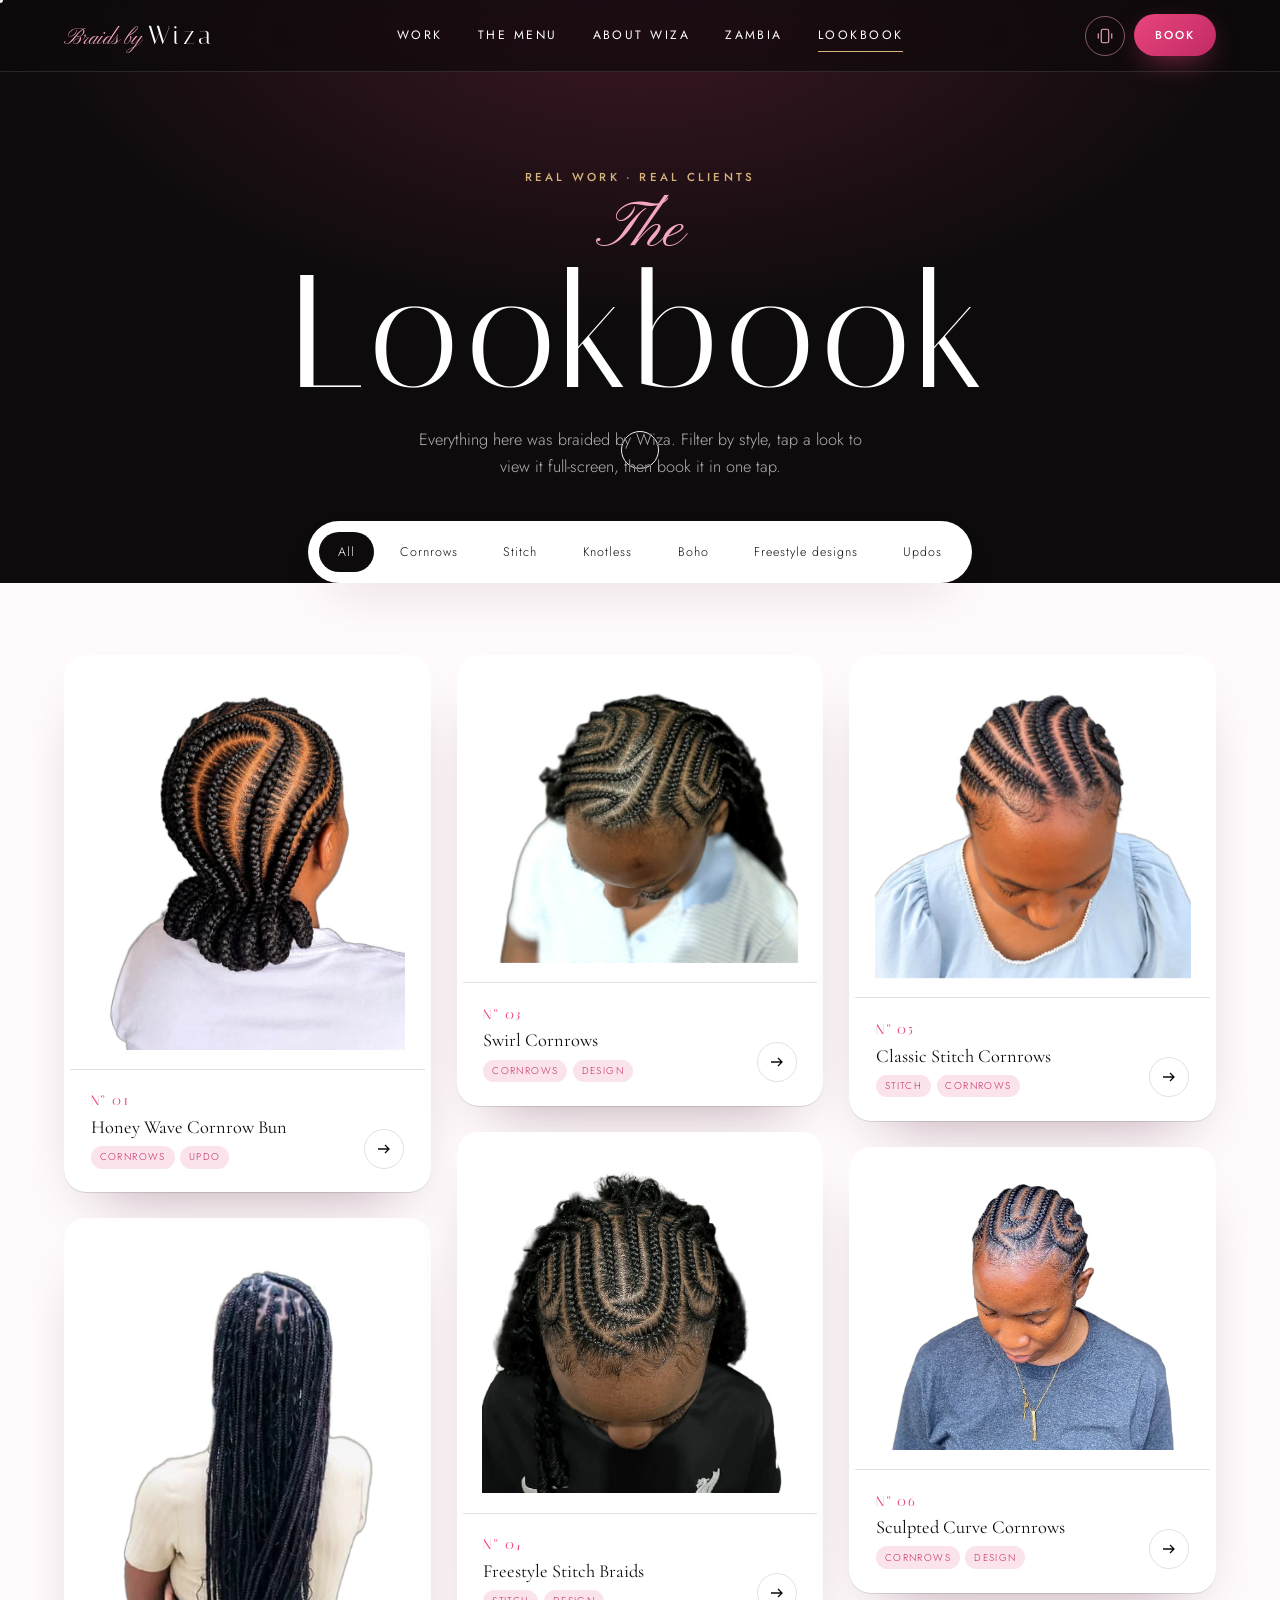
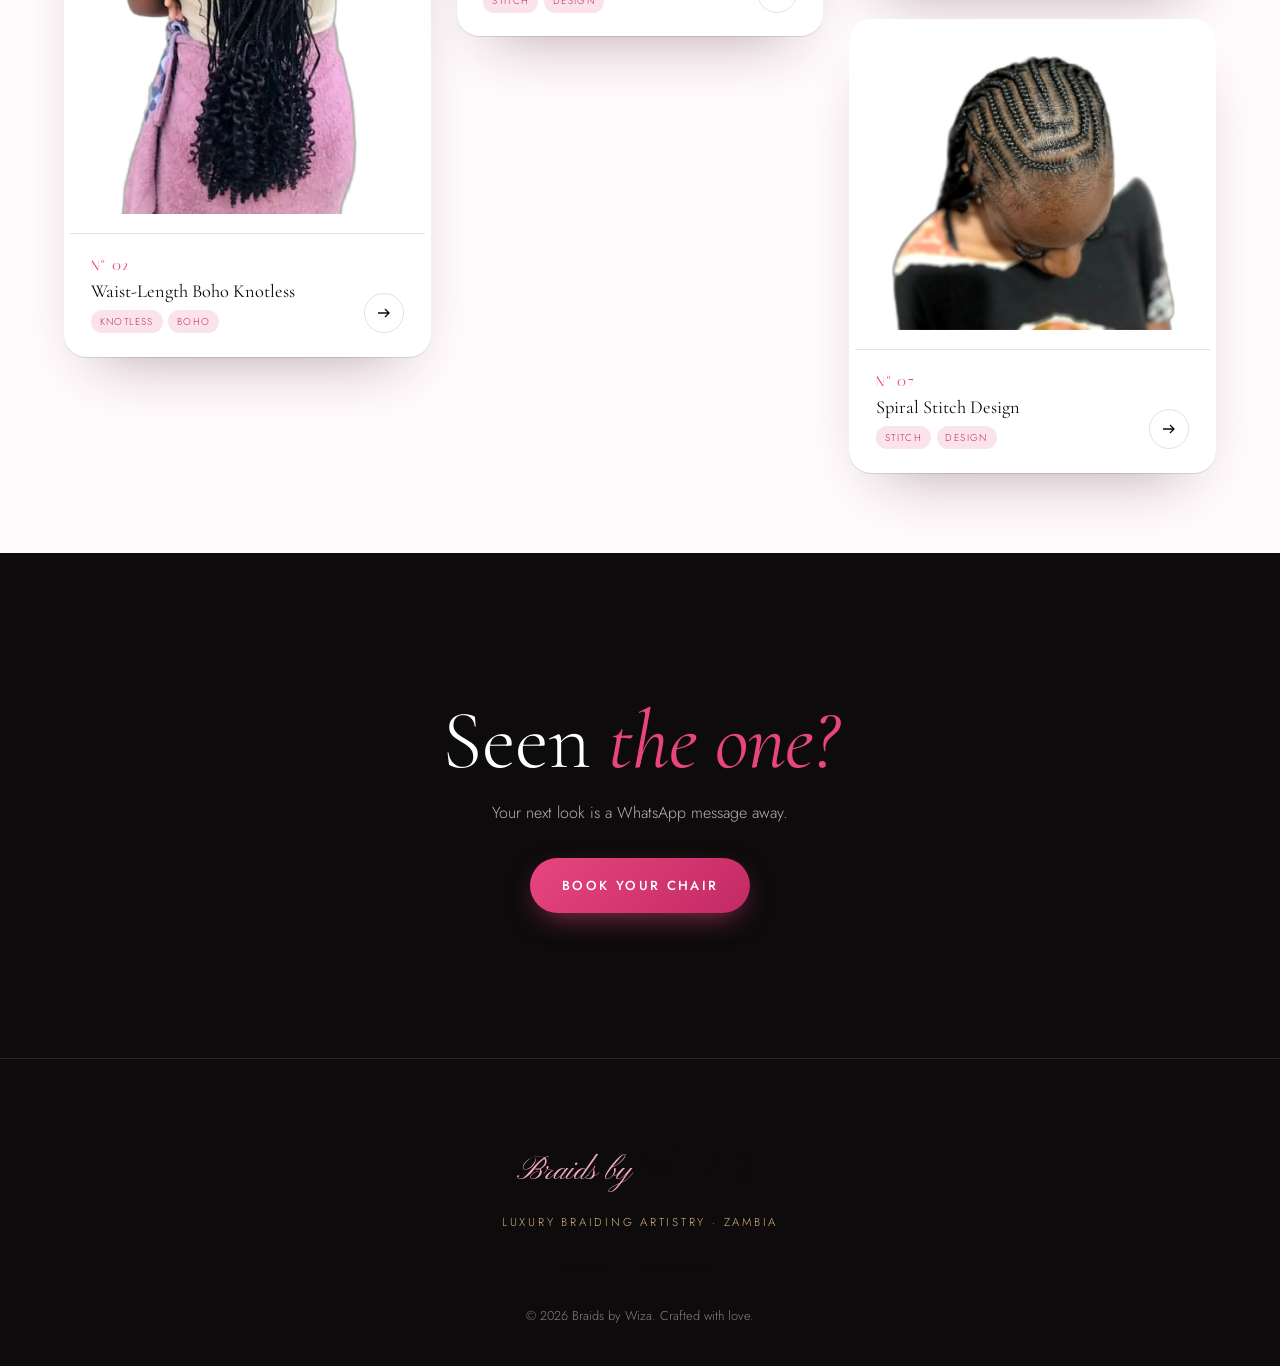
==== work.html @ 2eaa5b04 "Build Braids by Wiza website Static luxury site in pink, black and white with feminine typography: i" ====
<!doctype html>
<html lang="en">
<head>
  <meta charset="utf-8">
  <meta name="viewport" content="width=device-width, initial-scale=1, viewport-fit=cover">
  <title>The Lookbook — Braids by Wiza</title>
  <meta name="description" content="The Lookbook: real braiding work by Wiza. Cornrows, stitch braids, boho knotless and freestyle designs in Zambia.">
  <meta name="theme-color" content="#0d0b0c">
  <link rel="icon" href="assets/favicon.svg" type="image/svg+xml">
  <link rel="preconnect" href="https://fonts.googleapis.com">
  <link rel="preconnect" href="https://fonts.gstatic.com" crossorigin>
  <link href="https://fonts.googleapis.com/css2?family=Cormorant+Garamond:ital,wght@0,300;0,400;0,500;1,300;1,400;1,500&family=Italiana&family=Jost:wght@300;400;500&family=Pinyon+Script&display=swap" rel="stylesheet">
  <link rel="stylesheet" href="css/style.css">
</head>
<body class="is-loading page-lookbook">

  <div class="loader" aria-hidden="true">
    <div class="loader__inner">
      <span class="loader__script">The</span>
      <span class="loader__name">Lookbook</span>
      <span class="loader__bar"><i></i></span>
    </div>
  </div>

  <div class="cursor" aria-hidden="true"><span class="cursor__dot"></span><span class="cursor__ring"></span></div>
  <canvas class="sparkle-layer" aria-hidden="true"></canvas>

  <header class="nav is-solid" data-nav>
    <a class="nav__logo" href="index.html" data-haptic>
      <span class="script">Braids by</span> <span class="display">Wiza</span>
    </a>
    <nav class="nav__links" aria-label="Main">
      <a href="index.html#work" data-haptic>Work</a>
      <a href="index.html#menu" data-haptic>The Menu</a>
      <a href="index.html#about" data-haptic>About Wiza</a>
      <a href="index.html#map" data-haptic>Zambia</a>
      <a href="work.html" aria-current="page" data-haptic>Lookbook</a>
    </nav>
    <div class="nav__actions">
      <button class="haptic-toggle" type="button" aria-pressed="true" title="Toggle haptics" data-haptic-toggle>
        <svg viewBox="0 0 24 24" aria-hidden="true"><rect x="7" y="3" width="10" height="18" rx="2.5"/><path d="M3 9v6M21 9v6"/></svg>
        <span class="sr-only">Haptic feedback</span>
      </button>
      <a class="btn btn--pink btn--sm magnetic" href="index.html#book" data-haptic="medium">Book</a>
      <button class="burger" type="button" aria-label="Open menu" aria-expanded="false" data-burger><span></span><span></span></button>
    </div>
  </header>

  <div class="drawer" data-drawer>
    <nav aria-label="Mobile">
      <a href="index.html" data-haptic>Home</a>
      <a href="index.html#menu" data-haptic>The Menu</a>
      <a href="index.html#about" data-haptic>About Wiza</a>
      <a href="index.html#map" data-haptic>Across Zambia</a>
      <a href="index.html#book" data-haptic="medium" class="drawer__cta">Book your chair</a>
    </nav>
    <p class="drawer__foot script">crafted by hand, worn like silk</p>
  </div>

  <main>
    <section class="lookbook-hero">
      <p class="eyebrow reveal">Real work &middot; Real clients</p>
      <h1 class="reveal"><span class="script">The</span> Lookbook</h1>
      <p class="section__sub reveal">Everything here was braided by Wiza. Filter by style, tap a look to view it full-screen, then book it in one tap.</p>
      <div class="chips reveal" role="tablist" aria-label="Filter looks" data-filters></div>
    </section>

    <section class="lookbook">
      <div class="lookbook__grid" data-grid></div>
    </section>

    <section class="section cta-band">
      <h2 class="reveal">Seen <em>the one?</em></h2>
      <p class="reveal">Your next look is a WhatsApp message away.</p>
      <a class="btn btn--pink magnetic reveal" href="index.html#book" data-haptic="medium">Book your chair</a>
    </section>
  </main>

  <footer class="footer">
    <div class="footer__brand"><span class="script">Braids by</span> <span class="display">Wiza</span></div>
    <p class="footer__tag">Luxury braiding artistry &middot; Zambia</p>
    <div class="footer__links" data-socials></div>
    <p class="footer__small">&copy; <span data-year></span> Braids by Wiza. Crafted with love.</p>
  </footer>

  <div class="lightbox" data-lightbox hidden>
    <button class="lightbox__close" type="button" aria-label="Close" data-lb-close data-haptic>&times;</button>
    <button class="lightbox__nav lightbox__nav--prev" type="button" aria-label="Previous" data-lb-prev>‹</button>
    <figure class="lightbox__figure">
      <img alt="" data-lb-img>
      <figcaption><h3 data-lb-title></h3><p data-lb-note></p><a class="btn btn--pink btn--sm" href="index.html#book" data-lb-book data-haptic="medium">Book this look</a></figcaption>
    </figure>
    <button class="lightbox__nav lightbox__nav--next" type="button" aria-label="Next" data-lb-next>›</button>
  </div>

  <script src="js/data.js"></script>
  <script src="js/main.js"></script>
</body>
</html>
---- css/style.css ----
/* ==========================================================================
   Braids by Wiza — styles
   Palette: ink black, porcelain white, blush & hot pink, with champagne gold
   and a deep plum for depth.
   ========================================================================== */

:root {
  --ink: #0d0b0c;
  --ink-2: #171214;
  --ink-3: #241b1f;
  --white: #ffffff;
  --porcelain: #fffafc;
  --blush: #fbe3ec;
  --rose: #f4a7c3;
  --pink: #e8457f;
  --pink-deep: #c22a63;
  --plum: #4a1830;
  --gold: #d7b47c;
  --gold-soft: #f0dcb5;
  --muted: #8d7f85;
  --line: rgba(255, 255, 255, .12);
  --line-dark: rgba(13, 11, 12, .12);

  --f-display: "Italiana", "Cormorant Garamond", serif;
  --f-serif: "Cormorant Garamond", Georgia, serif;
  --f-script: "Pinyon Script", "Cormorant Garamond", cursive;
  --f-body: "Jost", system-ui, sans-serif;

  --ease: cubic-bezier(.22, 1, .36, 1);
  --ease-back: cubic-bezier(.34, 1.56, .64, 1);
  --r: 22px;
  --gutter: clamp(16px, 5vw, 72px);
  --nav-h: 72px;
}

*, *::before, *::after { box-sizing: border-box; }
html { scroll-behavior: smooth; -webkit-text-size-adjust: 100%; scroll-padding-top: var(--nav-h); }
body {
  margin: 0;
  background: var(--ink);
  color: var(--porcelain);
  font-family: var(--f-body);
  font-weight: 300;
  font-size: 16px;
  line-height: 1.65;
  -webkit-font-smoothing: antialiased;
  overflow-x: hidden;
  -webkit-tap-highlight-color: transparent;
}
main { overflow-x: clip; }
img { max-width: 100%; height: auto; display: block; }
[hidden] { display: none !important; }
a { color: inherit; text-decoration: none; }
button { font: inherit; color: inherit; background: none; border: 0; cursor: pointer; }
::selection { background: var(--pink); color: var(--white); }
.sr-only { position: absolute; width: 1px; height: 1px; overflow: hidden; clip: rect(0 0 0 0); white-space: nowrap; }
:focus-visible { outline: 2px solid var(--gold); outline-offset: 3px; border-radius: 6px; }

.script { font-family: var(--f-script); font-weight: 400; letter-spacing: 0; }
.display { font-family: var(--f-display); letter-spacing: .04em; }
em { font-family: var(--f-serif); font-style: italic; font-weight: 400; color: var(--pink); }

h1, h2, h3 { font-family: var(--f-serif); font-weight: 300; line-height: 1.05; margin: 0; }
h2 { font-size: clamp(2.6rem, 7vw, 5.2rem); letter-spacing: -.01em; }
h3 { font-size: 1.6rem; font-weight: 400; }

.eyebrow {
  font-family: var(--f-body);
  text-transform: uppercase;
  letter-spacing: .28em;
  font-size: .72rem;
  font-weight: 500;
  color: var(--gold);
  margin: 0 0 1rem;
}

/* ---------- Buttons ---------- */
.btn {
  --bg: transparent;
  position: relative;
  display: inline-flex; align-items: center; justify-content: center; gap: .6rem;
  padding: 1.05rem 2rem;
  border-radius: 999px;
  font-family: var(--f-body); font-weight: 500;
  font-size: .82rem; letter-spacing: .18em; text-transform: uppercase;
  background: var(--bg);
  overflow: hidden; isolation: isolate;
  transition: transform .5s var(--ease), box-shadow .5s var(--ease), background .3s;
  will-change: transform;
}
.btn::after {
  content: ""; position: absolute; inset: 0; z-index: -1;
  background: linear-gradient(110deg, transparent 30%, rgba(255,255,255,.45) 50%, transparent 70%);
  transform: translateX(-120%);
  transition: transform .9s var(--ease);
}
.btn:hover::after { transform: translateX(120%); }
.btn:active { transform: scale(.96); }
.btn--pink { --bg: linear-gradient(135deg, var(--pink) 0%, var(--pink-deep) 100%); color: var(--white); box-shadow: 0 10px 30px -10px rgba(232, 69, 127, .7); }
.btn--pink:hover { box-shadow: 0 18px 44px -12px rgba(232, 69, 127, .85); }
.btn--ghost { border: 1px solid rgba(255,255,255,.35); color: var(--white); backdrop-filter: blur(6px); }
.btn--ghost:hover { border-color: var(--gold); color: var(--gold-soft); }
.btn--dark { --bg: var(--ink); color: var(--white); }
.btn--sm { padding: .72rem 1.3rem; font-size: .72rem; }
.btn--block { width: 100%; }
.btn .wa { width: 20px; height: 20px; fill: currentColor; }

.link-arrow { font-size: .8rem; text-transform: uppercase; letter-spacing: .2em; font-weight: 500; display: inline-flex; gap: .6rem; align-items: center; }
.link-arrow span { transition: transform .4s var(--ease); }
.link-arrow:hover span { transform: translateX(6px); }

.chip {
  padding: .55rem 1.1rem; border-radius: 999px;
  border: 1px solid currentColor; font-size: .78rem; letter-spacing: .08em;
  transition: background .3s, color .3s, transform .3s var(--ease-back);
}
.chip:active { transform: scale(.94); }

/* ---------- Loader ---------- */
.loader {
  position: fixed; inset: 0; z-index: 1000;
  display: grid; place-items: center;
  background: var(--ink);
  transition: clip-path 1.1s var(--ease) .1s, visibility 0s 1.3s;
  clip-path: inset(0 0 0 0);
}
body:not(.is-loading) .loader { clip-path: inset(0 0 100% 0); visibility: hidden; }
.loader__inner { text-align: center; display: grid; gap: .2rem; }
.loader__script { font-family: var(--f-script); font-size: 2rem; color: var(--rose); }
.loader__name { font-family: var(--f-display); font-size: clamp(3.5rem, 14vw, 7rem); letter-spacing: .12em; line-height: 1; }
.loader__bar { display: block; height: 1px; background: var(--line); margin-top: 1.2rem; overflow: hidden; }
.loader__bar i { display: block; height: 100%; background: linear-gradient(90deg, var(--pink), var(--gold)); animation: load 1.2s var(--ease) forwards; transform-origin: left; }
@keyframes load { from { transform: scaleX(0); } to { transform: scaleX(1); } }

/* ---------- Custom cursor (fine pointers only) ---------- */
.cursor { display: none; }
@media (hover: hover) and (pointer: fine) {
  body { cursor: none; }
  a, button, select, input, textarea, summary, label { cursor: none; }
  .cursor { display: block; position: fixed; inset: 0 auto auto 0; z-index: 999; pointer-events: none; mix-blend-mode: difference; }
  .cursor__dot, .cursor__ring { position: fixed; left: 0; top: 0; border-radius: 50%; transform: translate3d(-50%, -50%, 0); }
  .cursor__dot { width: 6px; height: 6px; background: var(--white); }
  .cursor__ring { width: 38px; height: 38px; border: 1px solid var(--white); transition: width .35s var(--ease), height .35s var(--ease), background .35s; }
  .cursor.is-hover .cursor__ring { width: 70px; height: 70px; background: rgba(255,255,255,.12); }
  .cursor.is-down .cursor__ring { width: 26px; height: 26px; }
}
.sparkle-layer { position: fixed; inset: 0; width: 100%; height: 100%; pointer-events: none; z-index: 998; }

/* ---------- Nav ---------- */
.nav {
  position: fixed; inset: 0 0 auto 0; z-index: 100;
  height: var(--nav-h);
  padding: 0 var(--gutter);
  padding-top: env(safe-area-inset-top);
  display: flex; align-items: center; justify-content: space-between; gap: 1rem;
  transition: background .5s, backdrop-filter .5s, transform .5s var(--ease), border-color .5s;
  border-bottom: 1px solid transparent;
}
.nav.is-solid { background: rgba(13, 11, 12, .72); backdrop-filter: blur(16px) saturate(140%); -webkit-backdrop-filter: blur(16px) saturate(140%); border-color: var(--line); }
.nav.is-hidden { transform: translateY(-100%); }
.nav__logo { display: flex; align-items: baseline; gap: .35rem; white-space: nowrap; }
.nav__logo .script { font-size: 1.35rem; color: var(--rose); }
.nav__logo .display { font-size: 1.6rem; letter-spacing: .14em; }
.nav__links { display: none; gap: 2.2rem; font-size: .76rem; letter-spacing: .2em; text-transform: uppercase; font-weight: 400; }
.nav__links a { position: relative; padding: .4rem 0; }
.nav__links a::after { content: ""; position: absolute; left: 0; right: 0; bottom: 0; height: 1px; background: var(--gold); transform: scaleX(0); transform-origin: right; transition: transform .5s var(--ease); }
.nav__links a:hover::after, .nav__links a[aria-current]::after { transform: scaleX(1); transform-origin: left; }
.nav__actions { display: flex; align-items: center; gap: .6rem; }
.haptic-toggle { width: 40px; height: 40px; border-radius: 50%; display: grid; place-items: center; border: 1px solid var(--line); transition: border-color .3s, color .3s; }
.haptic-toggle svg { width: 18px; height: 18px; fill: none; stroke: currentColor; stroke-width: 1.5; stroke-linecap: round; }
.haptic-toggle[aria-pressed="true"] { color: var(--rose); border-color: rgba(244,167,195,.5); }
.haptic-toggle[aria-pressed="true"] svg path { animation: buzz 1.6s ease-in-out infinite; }
.haptic-toggle[aria-pressed="false"] { opacity: .55; }
@keyframes buzz { 0%, 70%, 100% { transform: translateX(0); } 75% { transform: translateX(-1px); } 85% { transform: translateX(1px); } }
.burger { width: 44px; height: 44px; display: grid; place-content: center; gap: 7px; }
.burger span { width: 24px; height: 1.5px; background: currentColor; transition: transform .5s var(--ease); }
.burger[aria-expanded="true"] span:first-child { transform: translateY(4.25px) rotate(45deg); }
.burger[aria-expanded="true"] span:last-child { transform: translateY(-4.25px) rotate(-45deg); }
@media (min-width: 980px) { .nav__links { display: flex; } .burger { display: none; } }

.drawer {
  position: fixed; inset: 0; z-index: 90;
  background: radial-gradient(120% 80% at 80% 0%, var(--plum) 0%, var(--ink) 60%);
  padding: calc(var(--nav-h) + 2rem) var(--gutter) 2rem;
  display: flex; flex-direction: column; justify-content: space-between;
  clip-path: circle(0% at calc(100% - 40px) 36px);
  transition: clip-path .8s var(--ease);
  visibility: hidden;
}
.drawer.is-open { clip-path: circle(150% at calc(100% - 40px) 36px); visibility: visible; }
.drawer nav { display: grid; gap: .3rem; }
.drawer nav a { font-family: var(--f-serif); font-size: clamp(2.1rem, 9vw, 3rem); font-weight: 300; line-height: 1.25; opacity: 0; transform: translateY(24px); transition: opacity .6s var(--ease), transform .6s var(--ease), color .3s; }
.drawer.is-open nav a { opacity: 1; transform: none; }
.drawer.is-open nav a:nth-child(2) { transition-delay: .05s; } .drawer.is-open nav a:nth-child(3) { transition-delay: .1s; }
.drawer.is-open nav a:nth-child(4) { transition-delay: .15s; } .drawer.is-open nav a:nth-child(5) { transition-delay: .2s; }
.drawer.is-open nav a:nth-child(6) { transition-delay: .25s; } .drawer.is-open nav a:nth-child(7) { transition-delay: .3s; }
.drawer nav a:active { color: var(--rose); }
.drawer__cta { color: var(--pink); font-style: italic; }
.drawer__foot { font-size: 1.6rem; color: var(--gold); margin: 0; }

/* ---------- Reveal on scroll ---------- */
.reveal { opacity: 0; transform: translateY(28px); transition: opacity 1s var(--ease), transform 1s var(--ease); }
.reveal.is-in { opacity: 1; transform: none; }

/* ---------- Hero ---------- */
.hero {
  position: relative; min-height: 100svh;
  display: grid; align-items: center;
  padding: calc(var(--nav-h) + 2rem) var(--gutter) 5rem;
  overflow: hidden;
  background:
    radial-gradient(60% 50% at 85% 20%, rgba(232, 69, 127, .22), transparent 70%),
    radial-gradient(50% 50% at 10% 90%, rgba(74, 24, 48, .7), transparent 70%),
    var(--ink);
  touch-action: pan-y;
}
.hero__field { position: absolute; inset: 0; width: 100%; height: 100%; }
.hero__grain { position: absolute; inset: 0; pointer-events: none; opacity: .09; mix-blend-mode: overlay;
  background-image: url("data:image/svg+xml,%3Csvg xmlns='http://www.w3.org/2000/svg' width='160' height='160'%3E%3Cfilter id='n'%3E%3CfeTurbulence type='fractalNoise' baseFrequency='.9' numOctaves='2' stitchTiles='stitch'/%3E%3C/filter%3E%3Crect width='100%25' height='100%25' filter='url(%23n)'/%3E%3C/svg%3E"); }
.hero__content { position: relative; z-index: 2; max-width: 640px; pointer-events: none; }
.hero__content a, .hero__content button { pointer-events: auto; }
.hero__title { display: grid; margin: .4rem 0 1.4rem; }
.hero__title .script { font-size: clamp(2.4rem, 8vw, 4.4rem); color: var(--rose); line-height: 1; margin-left: .2em; }
.hero__name { font-family: var(--f-display); font-size: clamp(6rem, 30vw, 15rem); line-height: .82; letter-spacing: .06em;
  background: linear-gradient(100deg, var(--white) 20%, var(--gold-soft) 45%, var(--rose) 60%, var(--white) 80%);
  background-size: 250% 100%; -webkit-background-clip: text; background-clip: text; color: transparent;
  animation: sheen 8s ease-in-out infinite; }
.hero__name .ch { display: inline-block; opacity: 0; transform: translateY(60%) rotate(8deg); transition: opacity 1.2s var(--ease), transform 1.2s var(--ease); background: inherit; -webkit-background-clip: text; background-clip: text; }
.hero__name.is-in .ch { opacity: 1; transform: none; }
@keyframes sheen { 0%, 100% { background-position: 0% 0; } 50% { background-position: 100% 0; } }
.hero__lede { font-family: var(--f-serif); font-size: clamp(1.2rem, 3.6vw, 1.5rem); font-weight: 300; line-height: 1.5; max-width: 30ch; color: rgba(255,250,252,.85); margin: 0 0 2rem; }
.hero__ctas { display: flex; flex-wrap: wrap; gap: .8rem; }
.hero__hint { margin-top: 2.2rem; font-size: .72rem; letter-spacing: .22em; text-transform: uppercase; color: var(--muted); display: flex; align-items: center; gap: .7rem; }
.hint-dot { width: 8px; height: 8px; border-radius: 50%; background: var(--pink); box-shadow: 0 0 0 0 rgba(232,69,127,.6); animation: ping 2s infinite; }
@keyframes ping { 70% { box-shadow: 0 0 0 12px rgba(232,69,127,0); } 100% { box-shadow: 0 0 0 0 rgba(232,69,127,0); } }
.hint-mouse { display: none; }
@media (hover: hover) and (pointer: fine) { .hint-mouse { display: inline; } .hint-touch { display: none; } }

.hero__feature {
  position: absolute; z-index: 1; margin: 0;
  right: max(-14vw, -90px); bottom: 3rem; width: min(64vw, 300px);
  opacity: .9; pointer-events: none;
  transform-style: preserve-3d;
}
.hero__feature img { position: relative; border-radius: 200px 200px 24px 24px; background: var(--white); box-shadow: 0 40px 80px -30px rgba(232,69,127,.45); aspect-ratio: 3/4; object-fit: cover; }
.hero__halo { position: absolute; inset: -14px; border-radius: 220px 220px 34px 34px; border: 1px solid rgba(215,180,124,.6); transform: translateZ(-30px); }
.hero__feature figcaption { position: absolute; left: -1.5rem; bottom: 1.6rem; background: var(--ink); color: var(--white); padding: .6rem 1.1rem; border-radius: 999px; font-size: .72rem; letter-spacing: .2em; text-transform: uppercase; transform: translateZ(40px); border: 1px solid var(--line); }
.hero__feature figcaption .script { text-transform: none; letter-spacing: 0; font-size: 1.1rem; color: var(--rose); margin-right: .2rem; }
@media (max-width: 720px) {
  .hero { align-items: start; padding-top: calc(var(--nav-h) + 1.5rem); }
  .hero__feature { width: 46vw; right: -6vw; bottom: 7rem; opacity: .55; }
}
@media (min-width: 900px) {
  .hero__feature { right: calc(var(--gutter) + 2vw); bottom: auto; top: 50%; translate: 0 -46%; width: min(30vw, 420px); opacity: 1; pointer-events: auto; }
}
.hero__scroll { position: absolute; left: 50%; bottom: 1.6rem; translate: -50% 0; width: 26px; height: 42px; border: 1px solid rgba(255,255,255,.35); border-radius: 20px; z-index: 2; }
.hero__scroll span { position: absolute; left: 50%; top: 8px; width: 3px; height: 8px; border-radius: 3px; background: var(--rose); translate: -50% 0; animation: scrolly 2s var(--ease) infinite; }
@keyframes scrolly { 0% { opacity: 0; transform: translateY(0); } 30% { opacity: 1; } 100% { opacity: 0; transform: translateY(14px); } }

/* ---------- Marquee ---------- */
.marquee { background: var(--pink); color: var(--white); overflow: hidden; padding: 1rem 0; transform: rotate(-1.5deg); margin: -1.2rem -2vw 0; position: relative; z-index: 3; box-shadow: 0 20px 40px -20px rgba(0,0,0,.6); }
.marquee__track { display: flex; gap: 2rem; width: max-content; animation: marq 32s linear infinite; font-family: var(--f-serif); font-style: italic; font-size: clamp(1.4rem, 4vw, 2.2rem); white-space: nowrap; align-items: center; }
.marquee__track i { font-style: normal; color: var(--ink); font-size: .9em; }
@keyframes marq { to { transform: translateX(-50%); } }

/* ---------- Sections ---------- */
.section { position: relative; padding: clamp(5rem, 12vw, 9rem) var(--gutter); }
.section__head { max-width: 760px; margin-bottom: clamp(2.5rem, 6vw, 4rem); }
.section__sub { color: var(--muted); max-width: 52ch; margin: 1.2rem 0 0; font-size: 1.02rem; }

/* ---------- Work rail (white) ---------- */
.work { background: var(--porcelain); color: var(--ink); padding-left: 0; padding-right: 0; }
.work .section__head, .work__foot { padding: 0 var(--gutter); }
.work .section__sub { color: #6f6368; }
.work__rail {
  display: flex; gap: clamp(14px, 3vw, 28px);
  overflow-x: auto; scroll-snap-type: x mandatory; scroll-padding: 0 var(--gutter);
  padding: 1.5rem var(--gutter) 2.5rem;
  scrollbar-width: none; -webkit-overflow-scrolling: touch;
  perspective: 1200px;
}
.work__rail::-webkit-scrollbar { display: none; }
.look-card {
  flex: 0 0 auto; width: min(76vw, 340px);
  scroll-snap-align: start;
  position: relative; border-radius: var(--r);
  background: var(--white);
  box-shadow: 0 1px 0 var(--line-dark), 0 30px 60px -35px rgba(74,24,48,.45);
  transform-style: preserve-3d;
  transition: transform .6s var(--ease), box-shadow .6s var(--ease);
  overflow: hidden;
  text-align: left;
}
.look-card__media { aspect-ratio: 4/5; display: grid; place-items: center; padding: 1.2rem; background: var(--white); position: relative; overflow: hidden; }
.look-card__media img { width: 100%; height: 100%; object-fit: contain; transition: transform 1s var(--ease); transform: translateZ(30px); }
.look-card__shine { position: absolute; inset: 0; pointer-events: none; background: radial-gradient(circle at var(--mx, 50%) var(--my, 30%), rgba(244,167,195,.35), transparent 45%); opacity: 0; transition: opacity .4s; mix-blend-mode: multiply; }
.look-card:hover .look-card__shine, .look-card.is-tilting .look-card__shine { opacity: 1; }
.look-card:hover img { transform: scale(1.04) translateZ(30px); }
.look-card__body { padding: 1.1rem 1.3rem 1.4rem; border-top: 1px solid var(--line-dark); display: flex; justify-content: space-between; align-items: end; gap: 1rem; }
.look-card__num { font-family: var(--f-display); font-size: .9rem; color: var(--pink); letter-spacing: .1em; }
.look-card__title { font-family: var(--f-serif); font-size: 1.35rem; font-weight: 400; line-height: 1.15; margin: .2rem 0 0; }
.look-card__go { flex: none; width: 40px; height: 40px; border-radius: 50%; border: 1px solid var(--line-dark); display: grid; place-items: center; transition: background .3s, color .3s, transform .5s var(--ease); }
.look-card:hover .look-card__go { background: var(--ink); color: var(--white); transform: rotate(-45deg); }
.work__foot { display: flex; align-items: center; justify-content: space-between; gap: 2rem; }
.rail-progress { flex: 1; max-width: 260px; height: 2px; background: var(--line-dark); border-radius: 2px; overflow: hidden; }
.rail-progress i { display: block; height: 100%; width: 100%; background: linear-gradient(90deg, var(--pink), var(--gold)); transform-origin: left; transform: scaleX(.1); transition: transform .2s; }

/* ---------- Menu ---------- */
.menu { background: radial-gradient(80% 60% at 100% 0%, rgba(74,24,48,.65), transparent 70%), var(--ink); }
.menu__tabs { display: flex; gap: .5rem; overflow-x: auto; scrollbar-width: none; margin: 0 calc(var(--gutter) * -1) 2rem; padding: 0 var(--gutter) .4rem; }
.menu__tabs::-webkit-scrollbar { display: none; }
.menu__tab { flex: none; padding: .8rem 1.3rem; border-radius: 999px; border: 1px solid var(--line); font-size: .78rem; letter-spacing: .14em; text-transform: uppercase; transition: background .4s var(--ease), color .4s, border-color .4s; }
.menu__tab[aria-selected="true"] { background: var(--blush); color: var(--ink); border-color: var(--blush); }
.menu__panel { display: grid; gap: 1px; background: var(--line); border: 1px solid var(--line); border-radius: var(--r); overflow: hidden; }
@media (min-width: 820px) { .menu__panel { grid-template-columns: 1fr 1fr; } }
.menu-item { background: var(--ink-2); padding: 1.6rem 1.5rem; display: grid; grid-template-columns: 1fr auto; gap: .3rem 1rem; position: relative; overflow: hidden; transition: background .5s var(--ease); animation: rise .7s var(--ease) both; }
.menu-item::before { content: ""; position: absolute; inset: 0; background: radial-gradient(circle at var(--mx, 50%) var(--my, 50%), rgba(232,69,127,.18), transparent 50%); opacity: 0; transition: opacity .4s; }
.menu-item:hover::before { opacity: 1; }
.menu-item h3 { font-size: 1.45rem; }
.menu-item__price { font-family: var(--f-serif); font-size: 1.5rem; color: var(--gold-soft); white-space: nowrap; text-align: right; }
.menu-item__price small { display: block; font-family: var(--f-body); font-size: .62rem; letter-spacing: .2em; text-transform: uppercase; color: var(--muted); }
.menu-item p { grid-column: 1 / -1; margin: 0; color: rgba(255,250,252,.7); font-size: .95rem; }
.menu-item__meta { grid-column: 1 / -1; display: flex; justify-content: space-between; align-items: center; margin-top: .7rem; font-size: .74rem; letter-spacing: .14em; text-transform: uppercase; color: var(--muted); }
.menu-item__add { color: var(--rose); font-size: .72rem; letter-spacing: .16em; text-transform: uppercase; border-bottom: 1px solid currentColor; padding-bottom: 2px; position: relative; z-index: 1; }
@keyframes rise { from { opacity: 0; transform: translateY(16px); } }

/* ---------- Finder ---------- */
.finder { background: var(--blush); color: var(--ink); }
.finder__card { max-width: 860px; margin: 0 auto; text-align: center; background: var(--white); border-radius: calc(var(--r) * 1.6); padding: clamp(2rem, 6vw, 4rem) clamp(1.2rem, 5vw, 4rem); box-shadow: 0 50px 100px -50px rgba(194,42,99,.45); position: relative; overflow: hidden; }
.finder__card::before { content: ""; position: absolute; width: 380px; height: 380px; right: -140px; top: -160px; border-radius: 50%; background: radial-gradient(circle, rgba(232,69,127,.18), transparent 70%); }
.finder .section__sub { margin-left: auto; margin-right: auto; color: #6f6368; }
.finder__stage { margin-top: 2rem; min-height: 230px; }
.finder__q { font-family: var(--f-serif); font-size: clamp(1.5rem, 4.5vw, 2rem); margin: 0 0 1.4rem; animation: rise .6s var(--ease) both; }
.finder__opts { display: grid; gap: .7rem; grid-template-columns: repeat(auto-fit, minmax(150px, 1fr)); }
.finder__opt { padding: 1.1rem 1rem; border-radius: 16px; border: 1px solid var(--line-dark); background: var(--porcelain); font-size: .95rem; transition: transform .4s var(--ease-back), border-color .3s, background .3s; animation: rise .6s var(--ease) both; }
.finder__opt:nth-child(2) { animation-delay: .06s; } .finder__opt:nth-child(3) { animation-delay: .12s; } .finder__opt:nth-child(4) { animation-delay: .18s; }
.finder__opt:hover { border-color: var(--pink); }
.finder__opt:active { transform: scale(.95); background: var(--blush); }
.finder__opt b { display: block; font-family: var(--f-serif); font-size: 1.4rem; font-weight: 400; }
.finder__dots { display: flex; justify-content: center; gap: .4rem; margin-top: 1.6rem; }
.finder__dots i { width: 22px; height: 3px; border-radius: 3px; background: var(--line-dark); transition: background .4s; }
.finder__dots i.on { background: var(--pink); }
.finder__result { display: grid; gap: 1.2rem; justify-items: center; animation: rise .8s var(--ease) both; }
.finder__result img { width: 200px; aspect-ratio: 4/5; object-fit: contain; background: var(--white); border-radius: 120px 120px 18px 18px; box-shadow: 0 30px 60px -30px rgba(194,42,99,.5); }
.finder__result h3 { font-size: 2rem; }
.finder__result p { margin: 0; color: #6f6368; max-width: 40ch; }
.finder__actions { display: flex; gap: .7rem; flex-wrap: wrap; justify-content: center; }
.finder__again { color: var(--ink); border-color: var(--line-dark); }

/* ---------- About (white) ---------- */
.about { background: var(--white); color: var(--ink); overflow: hidden; }
.about__grid { display: grid; gap: clamp(2.5rem, 6vw, 5rem); align-items: center; max-width: 1200px; margin: 0 auto; }
@media (min-width: 900px) { .about__grid { grid-template-columns: 1fr 1.05fr; } }
.about__portrait { position: relative; margin: 0; transform-style: preserve-3d; max-width: 520px; justify-self: center; width: 100%; }
.about__portrait img { position: relative; width: 100%; border-radius: 260px 260px 28px 28px; background: var(--white); aspect-ratio: 4/5; object-fit: cover; object-position: center top; box-shadow: 0 50px 90px -45px rgba(74,24,48,.55); }
.about__frame { position: absolute; inset: -16px -16px 24px 24px; border-radius: 280px 280px 34px 34px; border: 1px solid var(--gold); transform: translateZ(-40px); }
.about__frame::after { content: ""; position: absolute; width: 90px; height: 90px; right: -24px; top: 30%; border-radius: 50%; background: radial-gradient(circle at 35% 35%, var(--rose), var(--pink)); filter: blur(.3px); opacity: .9; animation: float 6s ease-in-out infinite; }
@keyframes float { 50% { transform: translateY(-14px); } }
.about__portrait figcaption { position: absolute; left: -.4rem; bottom: -1.6rem; font-size: clamp(3.4rem, 10vw, 5rem); color: var(--pink); transform: translateZ(60px) rotate(-6deg); line-height: 1; text-shadow: 0 4px 20px rgba(255,255,255,.9); }
.about__text p { color: #4a3f44; max-width: 56ch; }
.about__lead { font-family: var(--f-serif); font-size: clamp(1.35rem, 3.6vw, 1.7rem); line-height: 1.4; color: var(--ink) !important; margin-top: 1.6rem; }
.about__values { list-style: none; padding: 0; margin: 2rem 0; display: grid; gap: 1.1rem; }
.about__values li { display: flex; gap: 1rem; align-items: flex-start; padding-bottom: 1.1rem; border-bottom: 1px solid var(--line-dark); }
.about__icon { color: var(--pink); font-size: 1.1rem; line-height: 1.6; }
.about__values strong { display: block; font-family: var(--f-serif); font-size: 1.3rem; font-weight: 500; }
.about__values span { color: #6f6368; font-size: .95rem; }
.about__sign { font-size: 2.6rem; color: var(--pink); margin: 0; }

/* ---------- Map ---------- */
.map { background: radial-gradient(70% 60% at 30% 40%, rgba(232,69,127,.12), transparent 70%), var(--ink); overflow: hidden; }
.map__wrap { display: grid; gap: 2rem; align-items: center; }
@media (min-width: 980px) { .map__wrap { grid-template-columns: 1.6fr 1fr; } }
.map__stage { perspective: 1400px; touch-action: pan-y; padding: 2rem 0; user-select: none; -webkit-user-select: none; }
.map__plane { position: relative; transform-style: preserve-3d; transform: rotateX(var(--rx, 38deg)) rotateZ(var(--rz, -8deg)); will-change: transform; }
.map__svg { position: relative; width: 100%; height: auto; overflow: visible; display: block; }
.map__layer { position: absolute; inset: 0; width: 100%; height: 100%; overflow: visible; }
.map__land { fill: url(#landFill); stroke: var(--rose); stroke-width: 2.5; stroke-linejoin: round; }
.map__grid line { stroke: rgba(255,255,255,.06); stroke-width: 1.5; }
.map__route { fill: none; stroke: var(--gold); stroke-width: 4; stroke-linecap: round; stroke-dasharray: 10 12; animation: dash 1.2s linear infinite; }
.map__pins { position: absolute; inset: 0; transform-style: preserve-3d; }
.map-pin { position: absolute; width: 44px; height: 44px; margin: -22px 0 0 -22px; transform-style: preserve-3d; }
.map-pin__base { position: absolute; left: 50%; top: 50%; width: 12px; height: 12px; margin: -6px; border-radius: 50%; background: var(--white); box-shadow: 0 0 0 0 rgba(232,69,127,.7); animation: ring 2.4s var(--ease) infinite; transition: background .3s, transform .4s var(--ease-back); }
.map-pin__stand { position: absolute; left: 50%; bottom: 50%; transform-origin: 50% 100%; transform: rotateZ(calc(-1 * var(--rz))) rotateX(calc(-1 * var(--rx))); display: grid; justify-items: center; translate: -50% 0; transform-style: preserve-3d; pointer-events: none; }
.map-pin__label { white-space: nowrap; font-size: .64rem; letter-spacing: .18em; text-transform: uppercase; padding: .3rem .6rem; border-radius: 999px; background: rgba(13,11,12,.75); border: 1px solid var(--line); opacity: 0; transform: scale(.7); transition: opacity .3s, background .3s, color .3s, transform .4s var(--ease-back); }
.map-pin__stick { width: 1px; height: 0; background: linear-gradient(var(--line), var(--rose)); transition: height .4s var(--ease-back); }
.map-pin.is-studio .map-pin__base { background: var(--gold); }
.map-pin.is-studio .map-pin__label { color: var(--gold-soft); border-color: rgba(215,180,124,.5); opacity: 1; transform: none; }
.map-pin.is-studio .map-pin__stick { height: 18px; }
.map-pin.is-active .map-pin__base { background: var(--pink); transform: scale(1.5); }
.map-pin.is-active .map-pin__label { opacity: 1; background: var(--pink); color: var(--white); border-color: var(--pink); transform: scale(1.1); }
.map-pin.is-active .map-pin__stick { height: 34px; }
.map-pin:hover .map-pin__label, .map-pin:focus-visible .map-pin__label { opacity: 1; transform: none; }
.map-pin:hover .map-pin__stick { height: 18px; }
@keyframes ring { 70% { box-shadow: 0 0 0 14px rgba(232,69,127,0); } 100% { box-shadow: 0 0 0 0 rgba(232,69,127,0); } }
@keyframes pulse { 0% { transform: scale(.6); opacity: 1; } 100% { transform: scale(2.6); opacity: 0; } }
@keyframes dash { to { stroke-dashoffset: -36; } }
.map__card { background: linear-gradient(160deg, rgba(255,255,255,.07), rgba(255,255,255,.02)); border: 1px solid var(--line); border-radius: var(--r); padding: 2rem; backdrop-filter: blur(10px); }
.map__card h3 { font-family: var(--f-display); font-size: clamp(2.6rem, 8vw, 3.6rem); letter-spacing: .06em; }
.map__region { color: var(--gold); font-size: .78rem; letter-spacing: .22em; text-transform: uppercase; margin: .4rem 0 1rem; }
.map__card p:not(.eyebrow):not(.map__region) { color: rgba(255,250,252,.75); margin: 0 0 1.4rem; }

/* ---------- Aftercare ---------- */
.care { background: var(--blush); color: var(--ink); }
.care__steps { list-style: none; margin: 0; padding: 0; display: grid; gap: 1rem; grid-template-columns: repeat(auto-fit, minmax(230px, 1fr)); }
.care__steps li { background: var(--white); border-radius: var(--r); padding: 2rem 1.6rem; position: relative; overflow: hidden; transition: transform .6s var(--ease); }
.care__steps li:hover { transform: translateY(-6px); }
.care__num { font-family: var(--f-display); font-size: 3.6rem; color: var(--pink); line-height: 1; display: block; margin-bottom: 1rem; }
.care__steps h3 { margin-bottom: .5rem; }
.care__steps p { margin: 0; color: #6f6368; }

/* ---------- FAQ ---------- */
.faq { background: var(--white); color: var(--ink); }
.faq__list { max-width: 860px; border-top: 1px solid var(--line-dark); }
.faq details { border-bottom: 1px solid var(--line-dark); }
.faq summary { list-style: none; padding: 1.5rem 3rem 1.5rem 0; font-family: var(--f-serif); font-size: clamp(1.25rem, 3.5vw, 1.6rem); position: relative; }
.faq summary::-webkit-details-marker { display: none; }
.faq summary::after { content: "+"; position: absolute; right: .4rem; top: 50%; translate: 0 -50%; font-family: var(--f-body); font-weight: 300; font-size: 1.8rem; color: var(--pink); transition: transform .5s var(--ease); }
.faq details[open] summary::after { transform: rotate(45deg); }
.faq details p { margin: 0 0 1.6rem; color: #6f6368; max-width: 62ch; animation: rise .5s var(--ease) both; }

/* ---------- Booking ---------- */
.book { background: radial-gradient(70% 70% at 0% 100%, rgba(232,69,127,.2), transparent 70%), var(--ink); }
.book__grid { display: grid; gap: 3rem; max-width: 1200px; margin: 0 auto; }
@media (min-width: 900px) { .book__grid { grid-template-columns: 1fr 1.1fr; align-items: start; } }
.book__intro p { color: rgba(255,250,252,.75); max-width: 40ch; }
.book__chosen { margin-top: 2rem; display: flex; gap: 1rem; align-items: center; padding: .8rem; border: 1px solid var(--line); border-radius: 18px; max-width: 420px; }
.book__chosen img { width: 64px; height: 76px; object-fit: contain; background: var(--white); border-radius: 12px; }
.book__chosen div { flex: 1; display: grid; }
.book__chosen .eyebrow { margin: 0; }
.book__chosen strong { font-family: var(--f-serif); font-weight: 400; font-size: 1.25rem; }
.book__chosen .chip { color: var(--rose); }
.book__form { background: var(--porcelain); color: var(--ink); border-radius: calc(var(--r) * 1.4); padding: clamp(1.4rem, 5vw, 2.6rem); display: grid; gap: 1.1rem; box-shadow: 0 40px 100px -40px rgba(232,69,127,.4); }
.field { display: grid; gap: .4rem; }
.field span { font-size: .7rem; letter-spacing: .2em; text-transform: uppercase; font-weight: 500; color: #6f6368; }
.field input, .field select, .field textarea {
  font: inherit; font-size: 16px; color: var(--ink);
  background: var(--white); border: 1px solid var(--line-dark); border-radius: 14px;
  padding: .95rem 1rem; width: 100%; appearance: none; -webkit-appearance: none;
  transition: border-color .3s, box-shadow .3s;
}
.field select { background-image: url("data:image/svg+xml,%3Csvg xmlns='http://www.w3.org/2000/svg' width='12' height='8'%3E%3Cpath d='M1 1l5 5 5-5' fill='none' stroke='%23e8457f' stroke-width='1.5'/%3E%3C/svg%3E"); background-repeat: no-repeat; background-position: right 1rem center; padding-right: 2.4rem; }
.field input:focus, .field select:focus, .field textarea:focus { outline: none; border-color: var(--pink); box-shadow: 0 0 0 4px rgba(232,69,127,.14); }
.field.is-error input, .field.is-error select { border-color: var(--pink-deep); }
.field-row { display: grid; gap: 1.1rem; grid-template-columns: 1fr 1fr; }
@media (max-width: 420px) { .field-row { grid-template-columns: 1fr; } }
.form-msg { margin: 0; min-height: 1.4em; font-size: .9rem; color: var(--pink-deep); text-align: center; }

/* ---------- Footer ---------- */
.footer { padding: 4rem var(--gutter) calc(2.5rem + env(safe-area-inset-bottom)); text-align: center; border-top: 1px solid var(--line); background: var(--ink); }
.footer__brand .script { font-size: 2rem; color: var(--rose); }
.footer__brand .display { font-size: 3rem; letter-spacing: .14em; }
.footer__tag { color: var(--gold); letter-spacing: .24em; text-transform: uppercase; font-size: .72rem; }
.footer__links { display: flex; justify-content: center; gap: 1.6rem; margin: 1.6rem 0; font-size: .8rem; letter-spacing: .18em; text-transform: uppercase; }
.footer__links a:hover { color: var(--rose); }
.footer__small { color: var(--muted); font-size: .8rem; margin: 0; }

/* ---------- Floating WhatsApp ---------- */
.wa-float { position: fixed; right: max(16px, env(safe-area-inset-right)); bottom: calc(18px + env(safe-area-inset-bottom)); z-index: 80; width: 58px; height: 58px; border-radius: 50%; display: grid; place-items: center; background: linear-gradient(135deg, var(--pink), var(--pink-deep)); box-shadow: 0 14px 30px -8px rgba(232,69,127,.7); transform: scale(0); transition: transform .6s var(--ease-back); }
.wa-float.is-shown { transform: scale(1); }
.wa-float svg { width: 28px; height: 28px; fill: var(--white); }
.wa-float::before { content: ""; position: absolute; inset: 0; border-radius: 50%; border: 1px solid var(--pink); animation: pulse 2.6s var(--ease) infinite; }

/* ---------- Lightbox ---------- */
.lightbox { position: fixed; inset: 0; z-index: 500; color: var(--white); background: rgba(13,11,12,.94); backdrop-filter: blur(12px); display: grid; place-items: center; padding: calc(var(--nav-h) * .6) 1rem 1rem; animation: fade .4s var(--ease); touch-action: pan-y; }
.lightbox[hidden] { display: none; }
@keyframes fade { from { opacity: 0; } }
.lightbox__figure { margin: 0; display: grid; gap: 1.2rem; max-width: 560px; width: 100%; }
.lightbox__figure img { width: 100%; max-height: 64svh; object-fit: contain; background: var(--white); border-radius: var(--r); transition: transform .5s var(--ease), opacity .3s; }
.lightbox__figure figcaption { text-align: center; display: grid; gap: .5rem; justify-items: center; }
.lightbox__figure h3 { font-size: 2rem; }
.lightbox__figure p { margin: 0 0 .6rem; color: rgba(255,250,252,.7); max-width: 44ch; }
.lightbox__close { position: absolute; top: max(14px, env(safe-area-inset-top)); right: 14px; width: 48px; height: 48px; font-size: 2rem; line-height: 1; border-radius: 50%; border: 1px solid var(--line); }
.lightbox__nav { position: absolute; top: 40%; width: 48px; height: 48px; border-radius: 50%; border: 1px solid var(--line); font-size: 2rem; line-height: 1; display: none; }
.lightbox__nav--prev { left: 2vw; } .lightbox__nav--next { right: 2vw; }
@media (min-width: 760px) { .lightbox__nav { display: grid; place-items: center; } }

/* ---------- Lookbook page ---------- */
.page-lookbook { background: var(--porcelain); color: var(--ink); }
.page-lookbook .nav { color: var(--white); }
.lookbook-hero { padding: calc(var(--nav-h) + clamp(3rem, 9vw, 6rem)) var(--gutter) 2rem; text-align: center; background: radial-gradient(70% 80% at 50% 0%, rgba(232,69,127,.22), transparent 70%), var(--ink); color: var(--white); padding-bottom: 0; }
.lookbook-hero h1 { font-family: var(--f-display); font-size: clamp(4rem, 15vw, 10rem); letter-spacing: .04em; line-height: .9; }
.lookbook-hero h1 .script { display: block; font-size: .4em; color: var(--rose); letter-spacing: 0; }
.lookbook-hero .section__sub { margin: 1.4rem auto 2.5rem; color: rgba(255,250,252,.7); }
.chips { display: flex; gap: .5rem; justify-content: center; flex-wrap: wrap; color: var(--ink); background: var(--white); padding: .7rem; border-radius: 999px; box-shadow: 0 20px 50px -25px rgba(74,24,48,.4); max-width: max-content; margin: 0 auto; transform: translateY(50%); position: relative; z-index: 2; }
@media (max-width: 640px) { .chips { flex-wrap: nowrap; overflow-x: auto; justify-content: flex-start; max-width: 100%; border-radius: 22px; scrollbar-width: none; } .chips::-webkit-scrollbar { display: none; } .chips .chip { flex: none; } }
.chips .chip { border-color: transparent; }
.chips .chip[aria-selected="true"] { background: var(--ink); color: var(--white); }
.lookbook { padding: 4.5rem var(--gutter) 5rem; }
.lookbook__grid { columns: 2 160px; column-gap: clamp(12px, 2.4vw, 26px); max-width: 1300px; margin: 0 auto; }
@media (min-width: 900px) { .lookbook__grid { columns: 3; } }
.lookbook__grid .look-card { width: 100%; display: block; break-inside: avoid; margin-bottom: clamp(12px, 2.4vw, 26px); animation: rise .8s var(--ease) both; }
.lookbook__grid .look-card__media { aspect-ratio: auto; }
.lookbook__grid .look-card__title { font-size: 1.15rem; }
@media (max-width: 520px) { .lookbook__grid .look-card__body { padding: .8rem .9rem 1rem; } .lookbook__grid .look-card__go { display: none; } }
.look-card__tags { display: flex; gap: .35rem; flex-wrap: wrap; margin-top: .5rem; }
.look-card__tags span { font-size: .62rem; letter-spacing: .14em; text-transform: uppercase; color: var(--pink-deep); background: var(--blush); padding: .2rem .55rem; border-radius: 999px; }
.cta-band { background: var(--ink); color: var(--white); text-align: center; display: grid; justify-items: center; gap: 1rem; }
.cta-band p { color: rgba(255,250,252,.7); margin: 0 0 1rem; }

/* ---------- Reduced motion ---------- */
@media (prefers-reduced-motion: reduce) {
  *, *::before, *::after { animation-duration: .001ms !important; animation-iteration-count: 1 !important; transition-duration: .001ms !important; scroll-behavior: auto !important; }
  .reveal { opacity: 1; transform: none; }
}
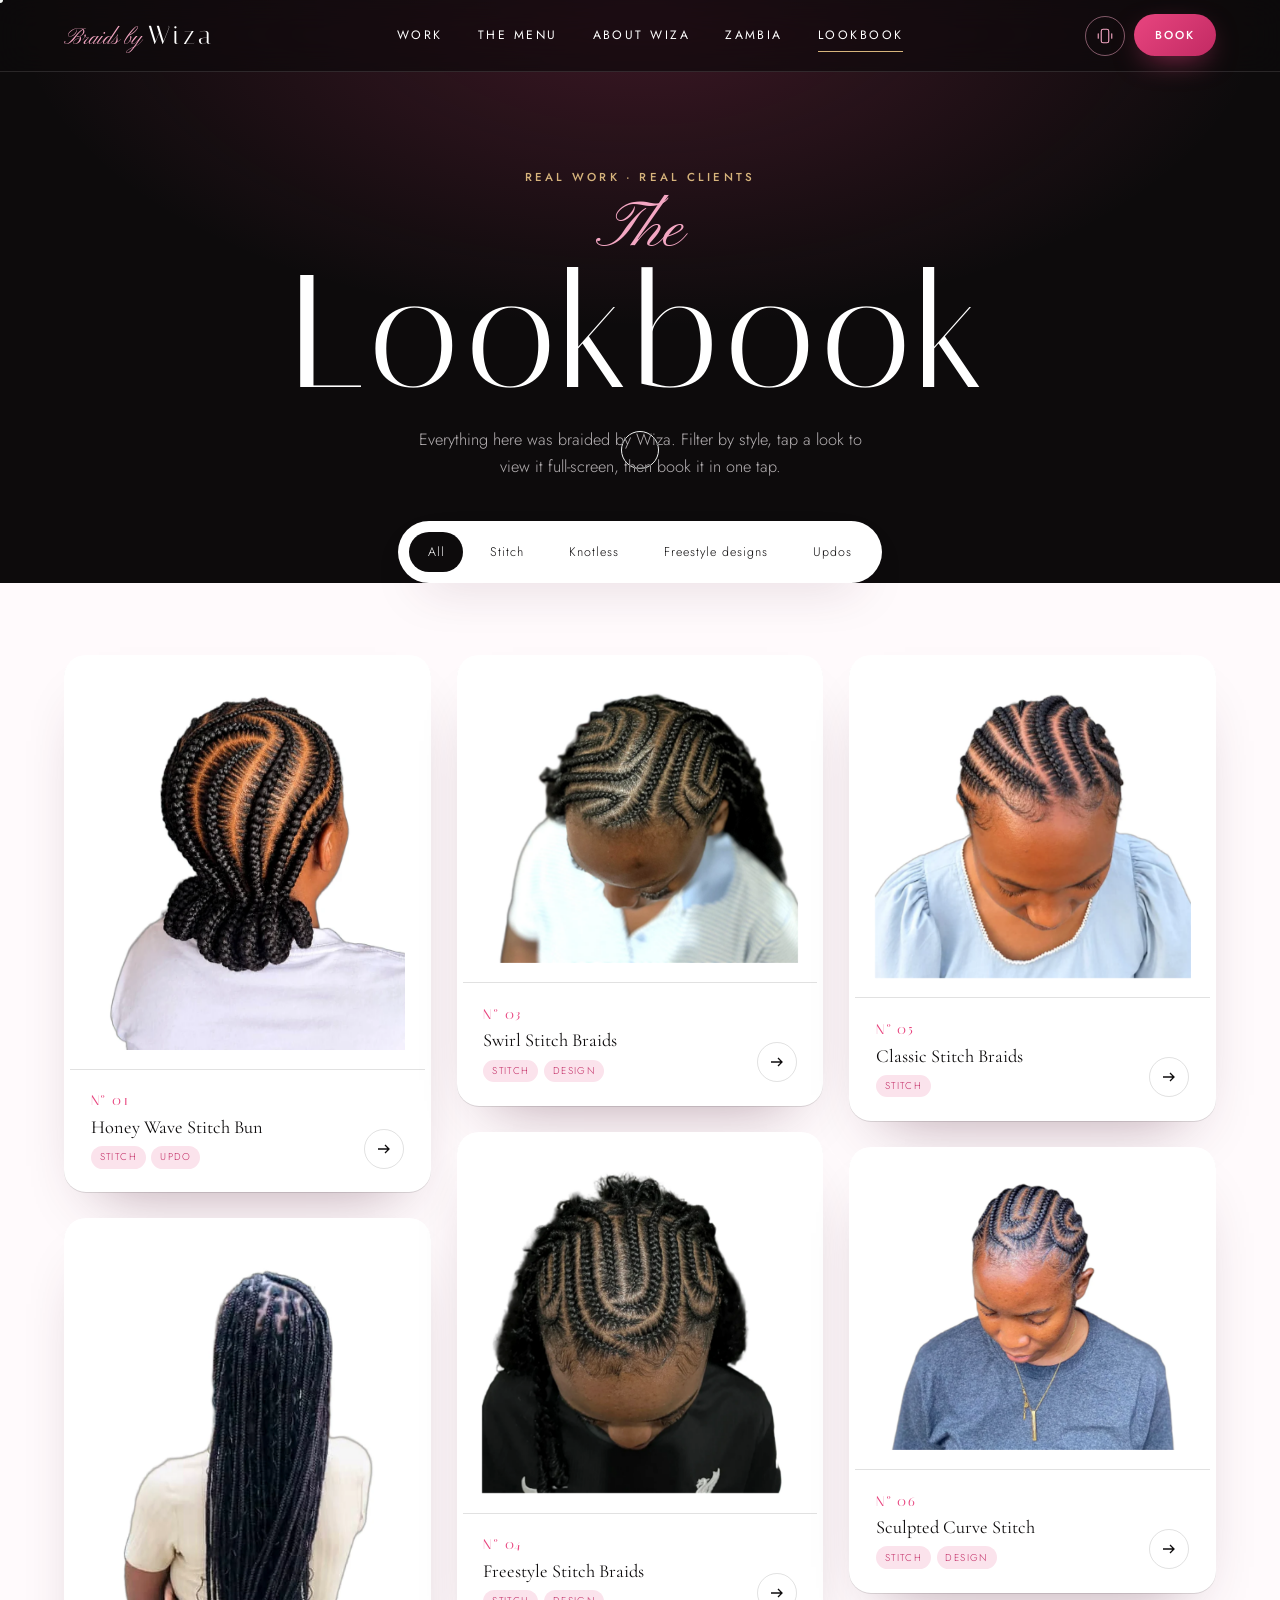
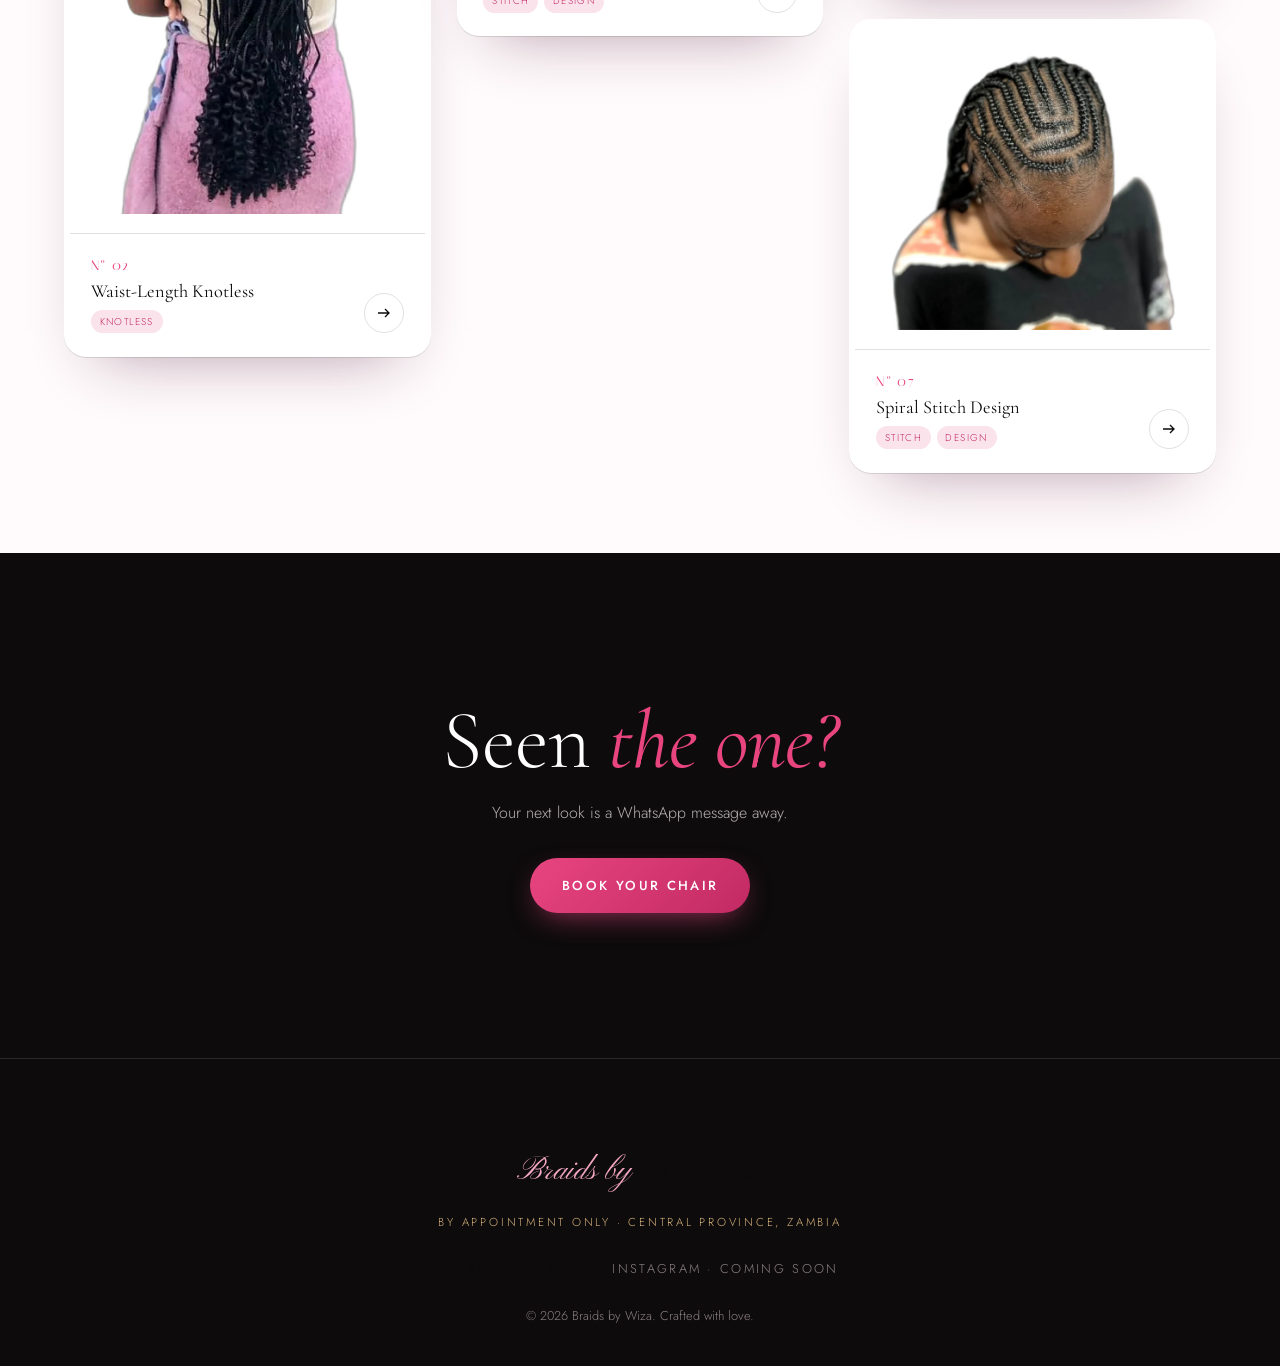
==== commit 387695e6: "Add Wiza's real services, contacts and booking policy - WhatsApp +260 760 877 104 and calls-only +26" ====
--- a/work.html
+++ b/work.html
@@ -4,7 +4,7 @@
   <meta charset="utf-8">
   <meta name="viewport" content="width=device-width, initial-scale=1, viewport-fit=cover">
   <title>The Lookbook — Braids by Wiza</title>
-  <meta name="description" content="The Lookbook: real braiding work by Wiza. Cornrows, stitch braids, boho knotless and freestyle designs in Zambia.">
+  <meta name="description" content="The Lookbook: real braiding work by Wiza. Stitch braids, knotless and freestyle designs in Zambia.">
   <meta name="theme-color" content="#0d0b0c">
   <link rel="icon" href="assets/favicon.svg" type="image/svg+xml">
   <link rel="preconnect" href="https://fonts.googleapis.com">
@@ -78,7 +78,7 @@
 
   <footer class="footer">
     <div class="footer__brand"><span class="script">Braids by</span> <span class="display">Wiza</span></div>
-    <p class="footer__tag">Luxury braiding artistry &middot; Zambia</p>
+    <p class="footer__tag">By appointment only &middot; Central Province, Zambia</p>
     <div class="footer__links" data-socials></div>
     <p class="footer__small">&copy; <span data-year></span> Braids by Wiza. Crafted with love.</p>
   </footer>
--- a/css/style.css
+++ b/css/style.css
@@ -307,10 +307,6 @@
 
 /* ---------- Menu ---------- */
 .menu { background: radial-gradient(80% 60% at 100% 0%, rgba(74,24,48,.65), transparent 70%), var(--ink); }
-.menu__tabs { display: flex; gap: .5rem; overflow-x: auto; scrollbar-width: none; margin: 0 calc(var(--gutter) * -1) 2rem; padding: 0 var(--gutter) .4rem; }
-.menu__tabs::-webkit-scrollbar { display: none; }
-.menu__tab { flex: none; padding: .8rem 1.3rem; border-radius: 999px; border: 1px solid var(--line); font-size: .78rem; letter-spacing: .14em; text-transform: uppercase; transition: background .4s var(--ease), color .4s, border-color .4s; }
-.menu__tab[aria-selected="true"] { background: var(--blush); color: var(--ink); border-color: var(--blush); }
 .menu__panel { display: grid; gap: 1px; background: var(--line); border: 1px solid var(--line); border-radius: var(--r); overflow: hidden; }
 @media (min-width: 820px) { .menu__panel { grid-template-columns: 1fr 1fr; } }
 .menu-item { background: var(--ink-2); padding: 1.6rem 1.5rem; display: grid; grid-template-columns: 1fr auto; gap: .3rem 1rem; position: relative; overflow: hidden; transition: background .5s var(--ease); animation: rise .7s var(--ease) both; }
@@ -383,9 +379,8 @@
 .map-pin__stand { position: absolute; left: 50%; bottom: 50%; transform-origin: 50% 100%; transform: rotateZ(calc(-1 * var(--rz))) rotateX(calc(-1 * var(--rx))); display: grid; justify-items: center; translate: -50% 0; transform-style: preserve-3d; pointer-events: none; }
 .map-pin__label { white-space: nowrap; font-size: .64rem; letter-spacing: .18em; text-transform: uppercase; padding: .3rem .6rem; border-radius: 999px; background: rgba(13,11,12,.75); border: 1px solid var(--line); opacity: 0; transform: scale(.7); transition: opacity .3s, background .3s, color .3s, transform .4s var(--ease-back); }
 .map-pin__stick { width: 1px; height: 0; background: linear-gradient(var(--line), var(--rose)); transition: height .4s var(--ease-back); }
-.map-pin.is-studio .map-pin__base { background: var(--gold); }
-.map-pin.is-studio .map-pin__label { color: var(--gold-soft); border-color: rgba(215,180,124,.5); opacity: 1; transform: none; }
-.map-pin.is-studio .map-pin__stick { height: 18px; }
+.map-pin.is-home .map-pin__base { background: var(--gold); }
+.map-pin.is-home .map-pin__label { color: var(--gold-soft); border-color: rgba(215,180,124,.5); }
 .map-pin.is-active .map-pin__base { background: var(--pink); transform: scale(1.5); }
 .map-pin.is-active .map-pin__label { opacity: 1; background: var(--pink); color: var(--white); border-color: var(--pink); transform: scale(1.1); }
 .map-pin.is-active .map-pin__stick { height: 34px; }
@@ -443,6 +438,21 @@
 .field.is-error input, .field.is-error select { border-color: var(--pink-deep); }
 .field-row { display: grid; gap: 1.1rem; grid-template-columns: 1fr 1fr; }
 @media (max-width: 420px) { .field-row { grid-template-columns: 1fr; } }
+.consent { display: flex; gap: .8rem; align-items: flex-start; font-size: .9rem; color: #4a3f44; line-height: 1.5; padding: .9rem 1rem; border-radius: 14px; background: var(--blush); border: 1px solid transparent; transition: border-color .3s; }
+.consent input { flex: none; width: 20px; height: 20px; margin: .1rem 0 0; accent-color: var(--pink); }
+.consent.is-error { border-color: var(--pink-deep); }
+.consent strong { font-weight: 500; color: var(--ink); }
+.book__steps { list-style: none; padding: 0; margin: 2rem 0 1.4rem; display: grid; gap: 1rem; }
+.book__steps li { display: flex; gap: 1rem; align-items: center; }
+.book__steps li > span { flex: none; width: 42px; height: 42px; border-radius: 50%; display: grid; place-items: center; font-family: var(--f-display); font-size: 1.2rem; color: var(--ink); background: linear-gradient(135deg, var(--blush), var(--rose)); }
+.book__steps div { color: rgba(255,250,252,.7); font-size: .95rem; }
+.book__steps strong { display: block; font-family: var(--f-serif); font-weight: 400; font-size: 1.3rem; color: var(--white); }
+.book__note { font-size: .92rem; color: var(--gold-soft) !important; border-left: 2px solid var(--gold); padding-left: 1rem; }
+.book__contact { display: flex; flex-wrap: wrap; gap: .8rem; margin-top: 1.4rem; }
+.book__contact a { display: grid; padding: .8rem 1.2rem; border: 1px solid var(--line); border-radius: 16px; font-family: var(--f-serif); font-size: 1.2rem; transition: border-color .3s, color .3s; }
+.book__contact a:hover { border-color: var(--rose); color: var(--rose); }
+.book__contact .eyebrow { margin: 0 0 .1rem; font-size: .62rem; }
+.faq details p a { color: var(--pink); border-bottom: 1px solid currentColor; }
 .form-msg { margin: 0; min-height: 1.4em; font-size: .9rem; color: var(--pink-deep); text-align: center; }
 
 /* ---------- Footer ---------- */
@@ -452,6 +462,7 @@
 .footer__tag { color: var(--gold); letter-spacing: .24em; text-transform: uppercase; font-size: .72rem; }
 .footer__links { display: flex; justify-content: center; gap: 1.6rem; margin: 1.6rem 0; font-size: .8rem; letter-spacing: .18em; text-transform: uppercase; }
 .footer__links a:hover { color: var(--rose); }
+.footer__links .soon { color: var(--muted); }
 .footer__small { color: var(--muted); font-size: .8rem; margin: 0; }
 
 /* ---------- Floating WhatsApp ---------- */
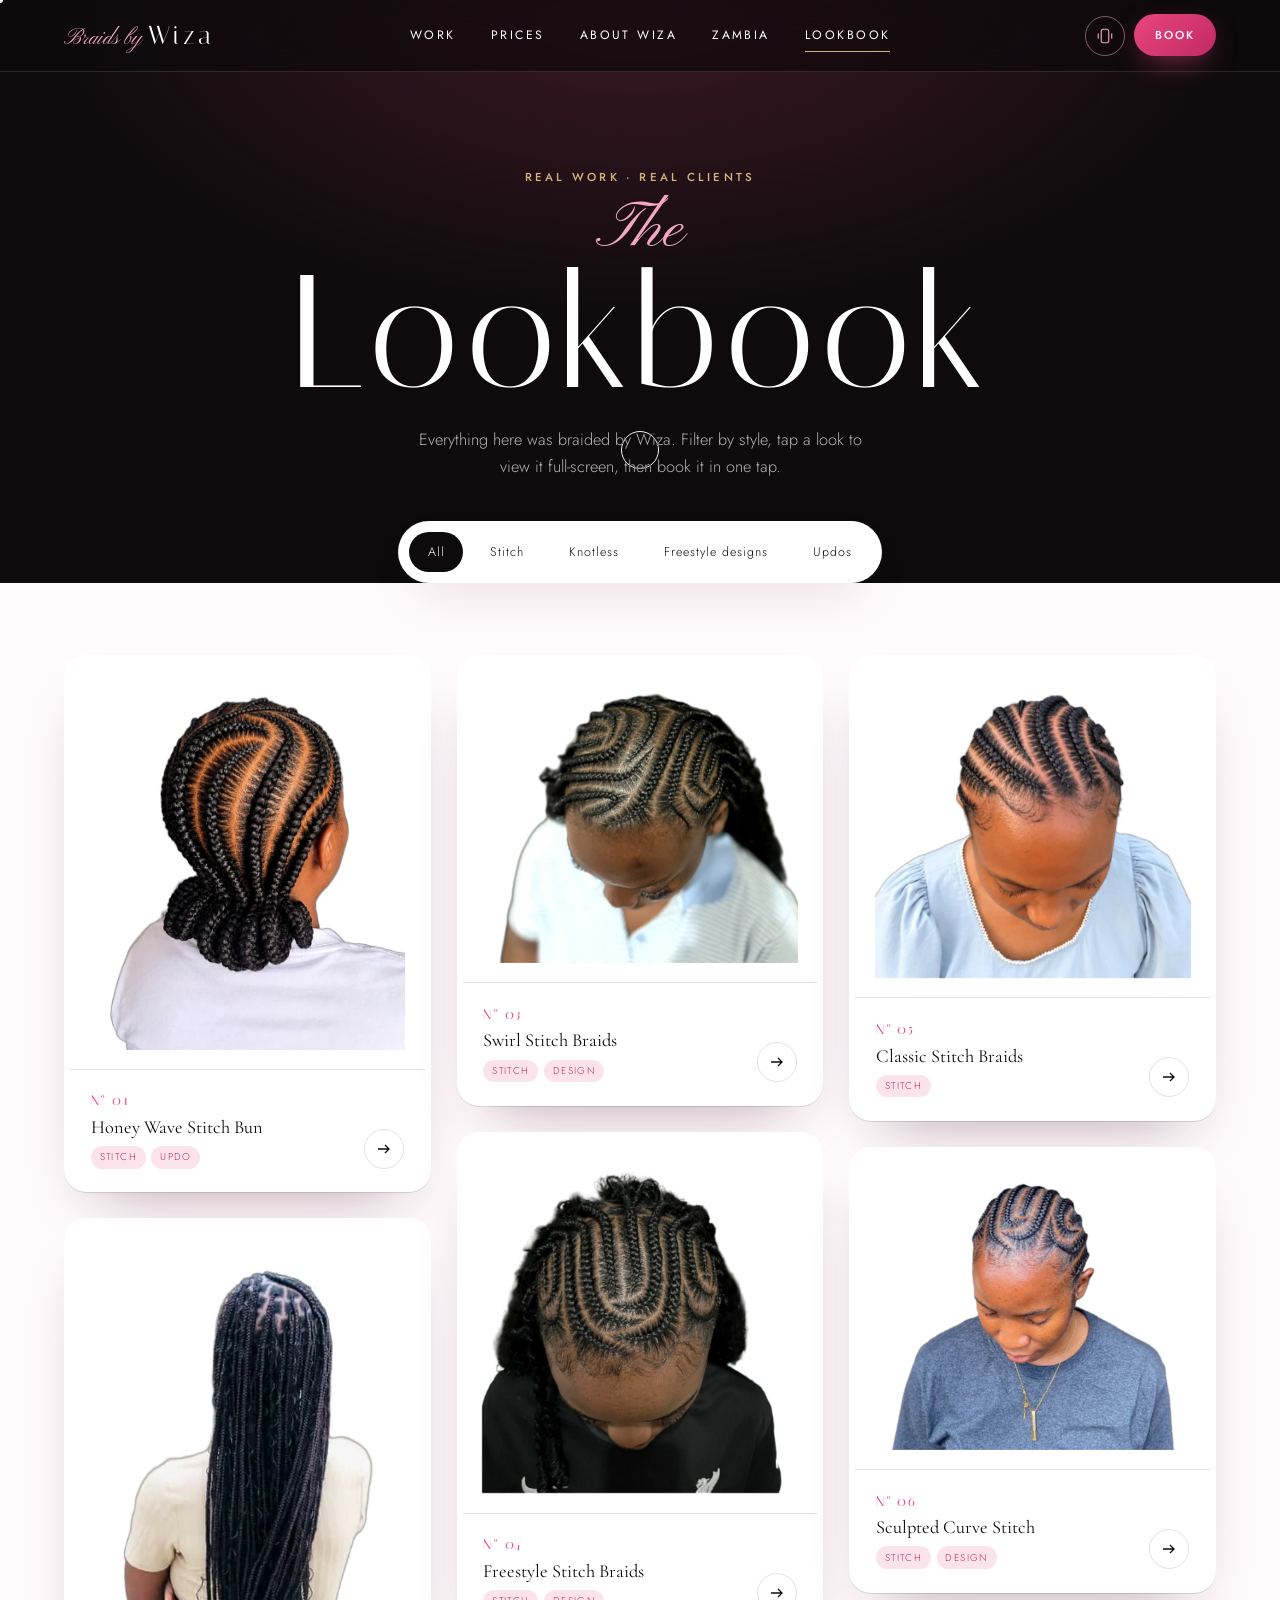
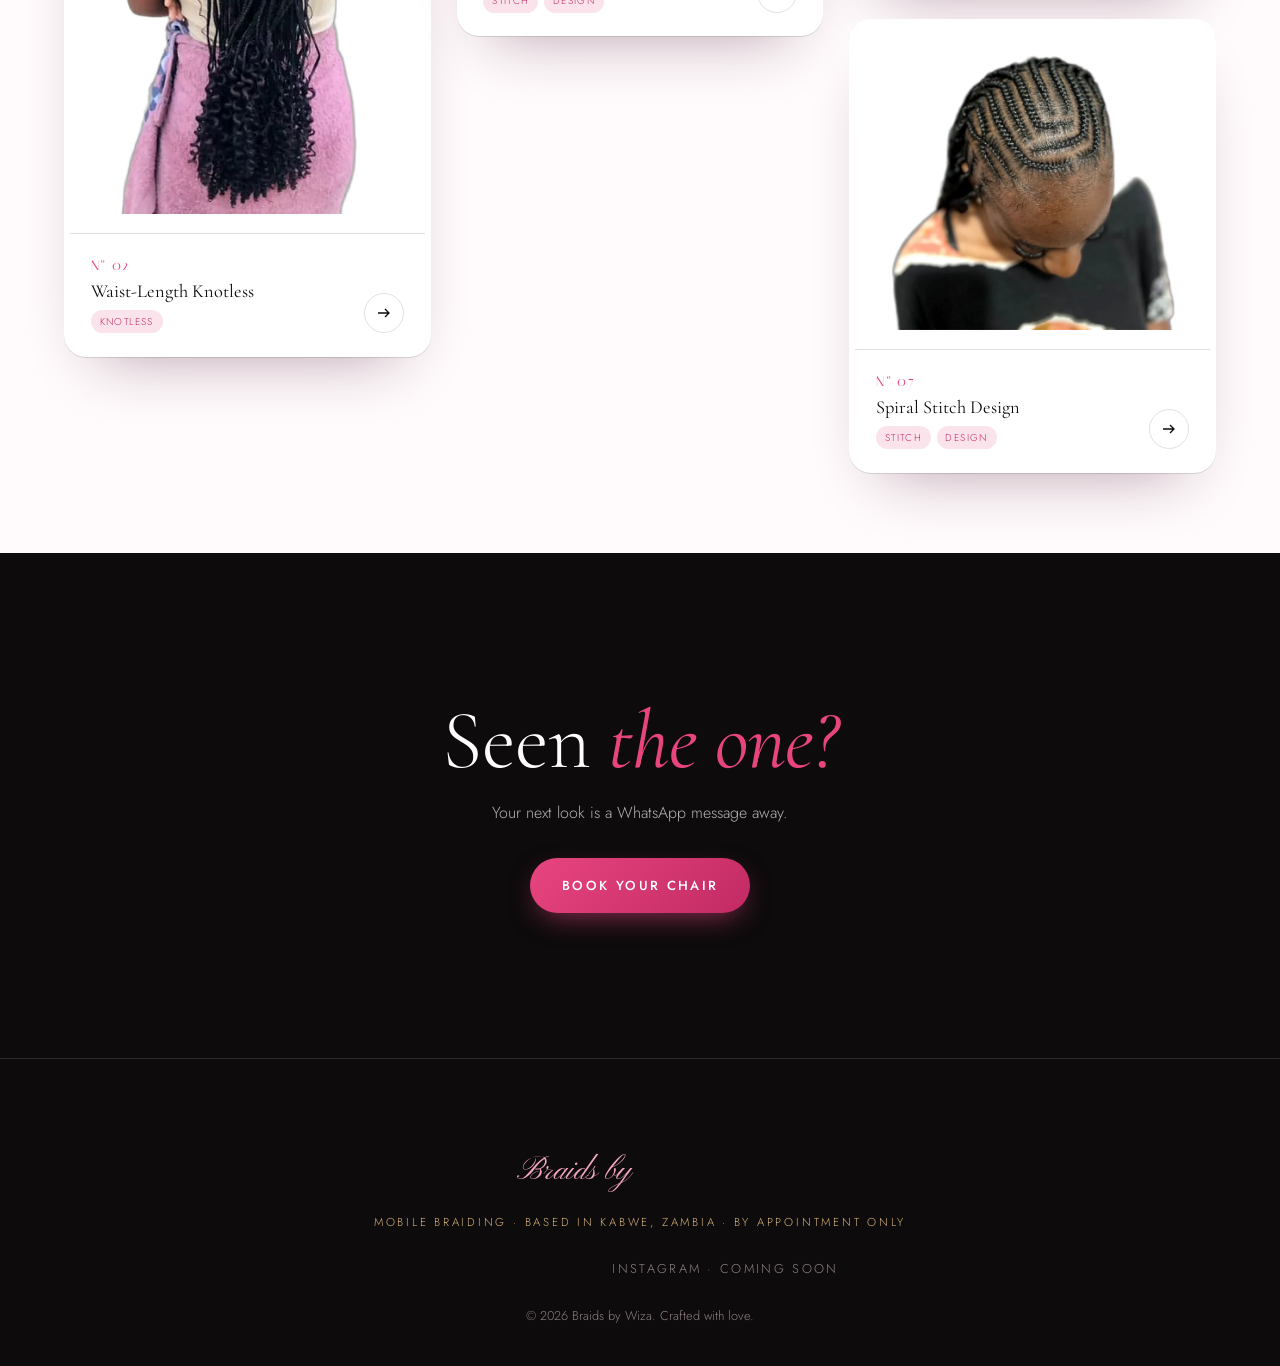
==== commit c3826c10: "Add instant price estimate calculator and four new styles - Estimate = labour (style, size, length) " ====
--- a/work.html
+++ b/work.html
@@ -31,7 +31,7 @@
     </a>
     <nav class="nav__links" aria-label="Main">
       <a href="index.html#work" data-haptic>Work</a>
-      <a href="index.html#menu" data-haptic>The Menu</a>
+      <a href="index.html#menu" data-haptic>Prices</a>
       <a href="index.html#about" data-haptic>About Wiza</a>
       <a href="index.html#map" data-haptic>Zambia</a>
       <a href="work.html" aria-current="page" data-haptic>Lookbook</a>
@@ -49,7 +49,7 @@
   <div class="drawer" data-drawer>
     <nav aria-label="Mobile">
       <a href="index.html" data-haptic>Home</a>
-      <a href="index.html#menu" data-haptic>The Menu</a>
+      <a href="index.html#menu" data-haptic>Prices</a>
       <a href="index.html#about" data-haptic>About Wiza</a>
       <a href="index.html#map" data-haptic>Across Zambia</a>
       <a href="index.html#book" data-haptic="medium" class="drawer__cta">Book your chair</a>
@@ -78,7 +78,7 @@
 
   <footer class="footer">
     <div class="footer__brand"><span class="script">Braids by</span> <span class="display">Wiza</span></div>
-    <p class="footer__tag">By appointment only &middot; Central Province, Zambia</p>
+    <p class="footer__tag">Mobile braiding &middot; Based in Kabwe, Zambia &middot; By appointment only</p>
     <div class="footer__links" data-socials></div>
     <p class="footer__small">&copy; <span data-year></span> Braids by Wiza. Crafted with love.</p>
   </footer>
--- a/css/style.css
+++ b/css/style.css
@@ -319,6 +319,46 @@
 .menu-item__meta { grid-column: 1 / -1; display: flex; justify-content: space-between; align-items: center; margin-top: .7rem; font-size: .74rem; letter-spacing: .14em; text-transform: uppercase; color: var(--muted); }
 .menu-item__add { color: var(--rose); font-size: .72rem; letter-spacing: .16em; text-transform: uppercase; border-bottom: 1px solid currentColor; padding-bottom: 2px; position: relative; z-index: 1; }
 @keyframes rise { from { opacity: 0; transform: translateY(16px); } }
+
+/* ---------- Price estimate calculator ---------- */
+.badge { display: inline-block; vertical-align: middle; font-family: var(--f-body); font-size: .58rem; letter-spacing: .18em; text-transform: uppercase; padding: .2rem .5rem; border-radius: 999px; background: var(--pink); color: var(--white); margin-left: .3rem; }
+.calc { margin-top: clamp(3rem, 8vw, 5rem); border-radius: calc(var(--r) * 1.5); background: linear-gradient(160deg, rgba(251,227,236,.09), rgba(255,255,255,.02)); border: 1px solid rgba(244,167,195,.25); padding: clamp(1.4rem, 5vw, 3rem); position: relative; overflow: hidden; scroll-margin-top: calc(var(--nav-h) + 1rem); }
+.calc::before { content: ""; position: absolute; width: 420px; height: 420px; left: -160px; bottom: -220px; border-radius: 50%; background: radial-gradient(circle, rgba(232,69,127,.25), transparent 70%); pointer-events: none; }
+.calc__head h3 { font-size: clamp(2rem, 6vw, 3rem); font-weight: 300; }
+.calc__head p:not(.eyebrow) { color: rgba(255,250,252,.7); margin: .8rem 0 0; max-width: 52ch; }
+.calc__grid { display: grid; gap: 1.6rem; margin-top: 2rem; position: relative; }
+@media (min-width: 900px) { .calc__grid { grid-template-columns: 1.15fr 1fr; align-items: start; } }
+.calc__form { display: grid; gap: 1.2rem; }
+.calc .field span, .calc__label { font-size: .7rem; letter-spacing: .2em; text-transform: uppercase; font-weight: 500; color: var(--gold); }
+.calc .field select { background-color: var(--ink-2); color: var(--white); border-color: var(--line); }
+.calc .field select option, .calc .field select optgroup { background: var(--ink-2); color: var(--white); }
+.calc__row { display: grid; gap: .5rem; }
+.seg { display: flex; gap: .3rem; padding: .3rem; border-radius: 999px; background: var(--ink-2); border: 1px solid var(--line); }
+.seg button { flex: 1; padding: .65rem .4rem; border-radius: 999px; font-size: .82rem; color: rgba(255,250,252,.75); transition: background .35s var(--ease), color .35s, transform .3s var(--ease-back); }
+.seg button[aria-checked="true"] { background: var(--blush); color: var(--ink); font-weight: 500; }
+.seg button:active { transform: scale(.94); }
+.seg--wrap { flex-wrap: wrap; border-radius: 22px; }
+.seg--wrap button { flex: 1 1 auto; }
+.hair-opts { display: grid; grid-template-columns: 1fr 1fr; gap: .6rem; }
+.hair-opt { text-align: left; padding: 1rem; border-radius: 16px; border: 1px solid var(--line); background: var(--ink-2); display: grid; gap: .2rem; transition: border-color .3s, background .3s, transform .3s var(--ease-back); }
+.hair-opt b { font-family: var(--f-serif); font-weight: 400; font-size: 1.3rem; }
+.hair-opt small { color: var(--muted); font-size: .82rem; }
+.hair-opt[aria-checked="true"] { border-color: var(--pink); background: rgba(232,69,127,.14); }
+.hair-opt:active { transform: scale(.96); }
+.calc__result { background: var(--porcelain); color: var(--ink); border-radius: var(--r); padding: clamp(1.4rem, 4vw, 2rem); box-shadow: 0 40px 80px -40px rgba(232,69,127,.55); position: sticky; top: calc(var(--nav-h) + 1rem); }
+.calc__result .eyebrow { color: var(--pink-deep); margin-bottom: .2rem; }
+.calc__total { font-family: var(--f-display); font-size: clamp(3.6rem, 13vw, 5.2rem); line-height: 1; letter-spacing: .02em; font-variant-numeric: tabular-nums; }
+.calc__k { font-size: .5em; color: var(--pink); margin-right: .1em; vertical-align: .55em; }
+.calc__range { margin: .4rem 0 1.2rem; color: #6f6368; font-size: .95rem; }
+.calc__lines { list-style: none; margin: 0 0 1rem; padding: 0; border-top: 1px solid var(--line-dark); }
+.calc__lines li { display: flex; justify-content: space-between; gap: 1rem; padding: .7rem 0; border-bottom: 1px solid var(--line-dark); font-size: .92rem; color: #4a3f44; animation: rise .4s var(--ease) both; }
+.calc__lines b { font-weight: 500; color: var(--ink); white-space: nowrap; }
+.calc__deposit { margin: 0 0 1.2rem; padding: .8rem 1rem; border-radius: 12px; background: var(--blush); font-size: .95rem; }
+.calc__deposit b { color: var(--pink-deep); }
+.calc__fine { margin: .9rem 0 0; font-size: .78rem; color: #8d7f85; text-align: center; }
+.book__estimate { margin: 0; padding: .9rem 1rem; border-radius: 14px; background: var(--blush); display: grid; gap: .1rem; }
+.book__estimate .eyebrow { margin: 0; color: var(--pink-deep); }
+.book__estimate b { font-family: var(--f-serif); font-weight: 500; font-size: 1.15rem; }
 
 /* ---------- Finder ---------- */
 .finder { background: var(--blush); color: var(--ink); }
@@ -513,3 +553,4 @@
   *, *::before, *::after { animation-duration: .001ms !important; animation-iteration-count: 1 !important; transition-duration: .001ms !important; scroll-behavior: auto !important; }
   .reveal { opacity: 1; transform: none; }
 }
+.calc__result .btn { letter-spacing: .12em; padding-left: 1rem; padding-right: 1rem; }
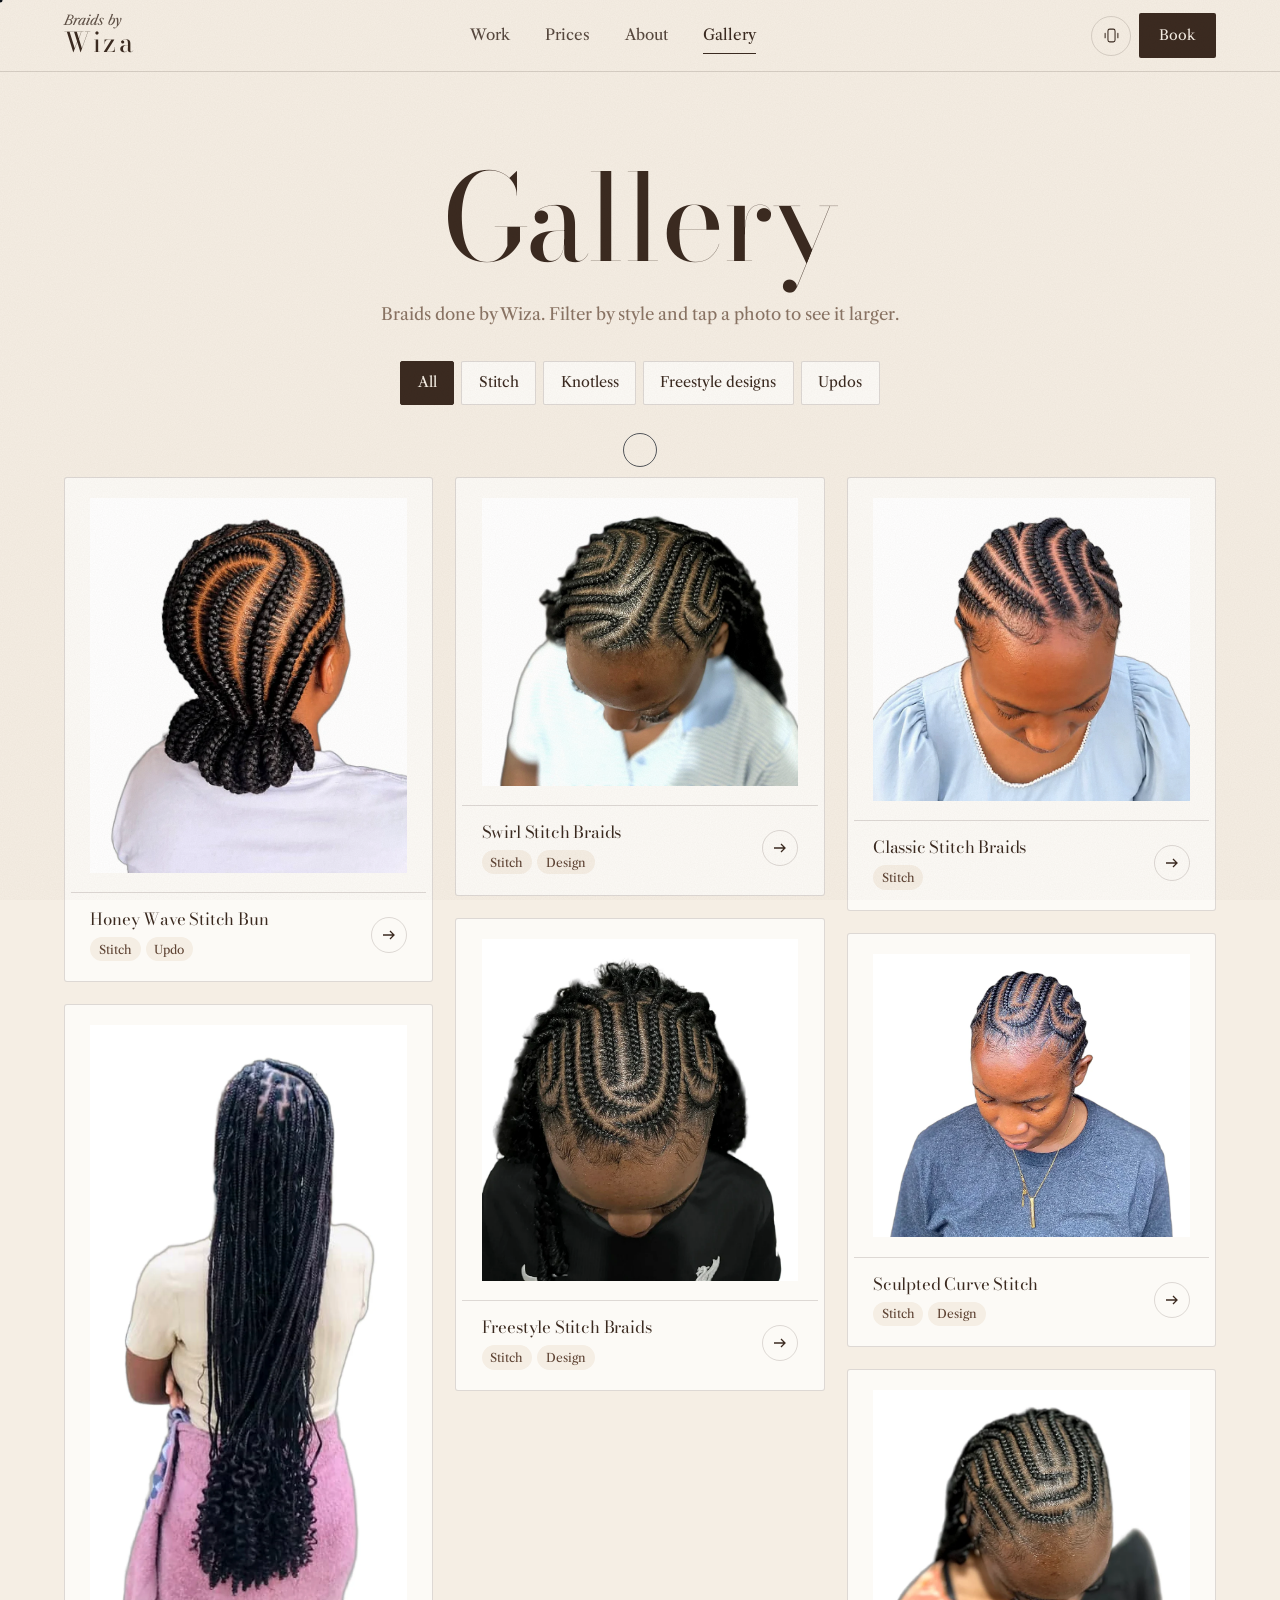
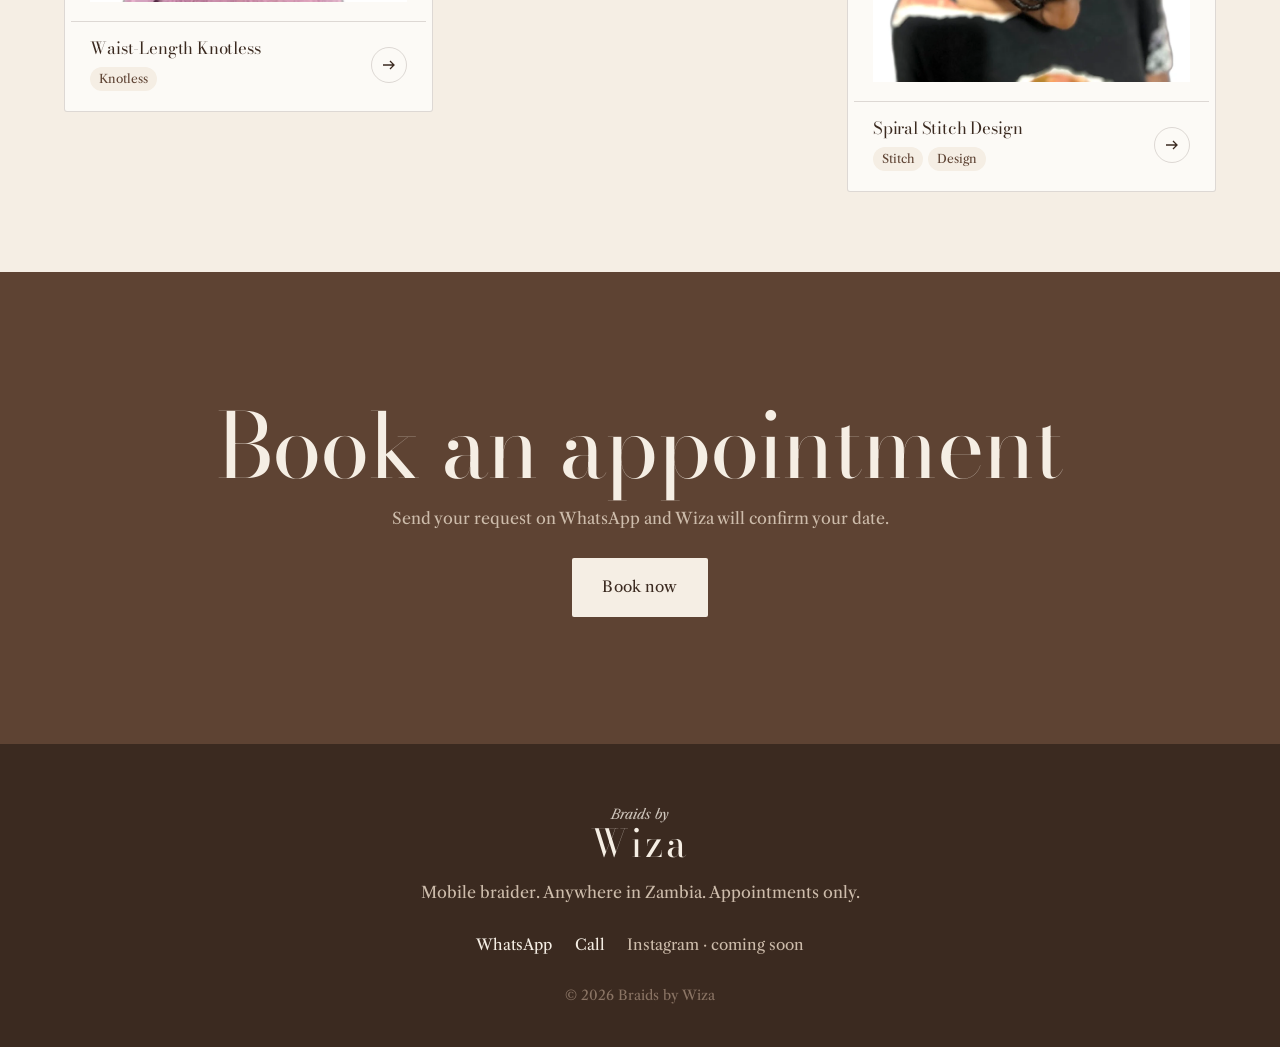
==== commit 65c3bbac: "Restyle in an old school paper and brown ink look - Bodoni Moda headings with Libre Caslon body text" ====
--- a/work.html
+++ b/work.html
@@ -3,21 +3,21 @@
 <head>
   <meta charset="utf-8">
   <meta name="viewport" content="width=device-width, initial-scale=1, viewport-fit=cover">
-  <title>The Lookbook — Braids by Wiza</title>
-  <meta name="description" content="The Lookbook: real braiding work by Wiza. Stitch braids, knotless and freestyle designs in Zambia.">
-  <meta name="theme-color" content="#0d0b0c">
+  <title>Gallery | Braids by Wiza</title>
+  <meta name="description" content="Braids done by Wiza. Stitch braids, knotless braids and freestyle designs. Mobile braider in Zambia.">
+  <meta name="theme-color" content="#f5eee4">
   <link rel="icon" href="assets/favicon.svg" type="image/svg+xml">
   <link rel="preconnect" href="https://fonts.googleapis.com">
   <link rel="preconnect" href="https://fonts.gstatic.com" crossorigin>
-  <link href="https://fonts.googleapis.com/css2?family=Cormorant+Garamond:ital,wght@0,300;0,400;0,500;1,300;1,400;1,500&family=Italiana&family=Jost:wght@300;400;500&family=Pinyon+Script&display=swap" rel="stylesheet">
+  <link href="https://fonts.googleapis.com/css2?family=Bodoni+Moda:opsz,wght@6..96,400;6..96,500&family=Libre+Caslon+Text:ital,wght@0,400;0,700;1,400&display=swap" rel="stylesheet">
   <link rel="stylesheet" href="css/style.css">
 </head>
-<body class="is-loading page-lookbook">
+<body class="is-loading page-gallery">
 
   <div class="loader" aria-hidden="true">
     <div class="loader__inner">
-      <span class="loader__script">The</span>
-      <span class="loader__name">Lookbook</span>
+      <span class="loader__small">Braids by</span>
+      <span class="loader__name">Wiza</span>
       <span class="loader__bar"><i></i></span>
     </div>
   </div>
@@ -26,22 +26,22 @@
   <canvas class="sparkle-layer" aria-hidden="true"></canvas>
 
   <header class="nav is-solid" data-nav>
-    <a class="nav__logo" href="index.html" data-haptic>
-      <span class="script">Braids by</span> <span class="display">Wiza</span>
+    <a class="logo" href="index.html" data-haptic>
+      <span class="logo__small">Braids by</span>
+      <span class="logo__name">Wiza</span>
     </a>
     <nav class="nav__links" aria-label="Main">
       <a href="index.html#work" data-haptic>Work</a>
       <a href="index.html#menu" data-haptic>Prices</a>
-      <a href="index.html#about" data-haptic>About Wiza</a>
-      <a href="index.html#map" data-haptic>Zambia</a>
-      <a href="work.html" aria-current="page" data-haptic>Lookbook</a>
+      <a href="index.html#about" data-haptic>About</a>
+      <a href="work.html" aria-current="page" data-haptic>Gallery</a>
     </nav>
     <div class="nav__actions">
-      <button class="haptic-toggle" type="button" aria-pressed="true" title="Toggle haptics" data-haptic-toggle>
+      <button class="haptic-toggle" type="button" aria-pressed="true" title="Vibration on or off" data-haptic-toggle>
         <svg viewBox="0 0 24 24" aria-hidden="true"><rect x="7" y="3" width="10" height="18" rx="2.5"/><path d="M3 9v6M21 9v6"/></svg>
-        <span class="sr-only">Haptic feedback</span>
+        <span class="sr-only">Vibration</span>
       </button>
-      <a class="btn btn--pink btn--sm magnetic" href="index.html#book" data-haptic="medium">Book</a>
+      <a class="btn btn--dark btn--sm magnetic" href="index.html#book" data-haptic="medium">Book</a>
       <button class="burger" type="button" aria-label="Open menu" aria-expanded="false" data-burger><span></span><span></span></button>
     </div>
   </header>
@@ -49,38 +49,37 @@
   <div class="drawer" data-drawer>
     <nav aria-label="Mobile">
       <a href="index.html" data-haptic>Home</a>
-      <a href="index.html#menu" data-haptic>Prices</a>
+      <a href="index.html#menu" data-haptic>Styles and prices</a>
+      <a href="index.html#estimate" data-haptic>Price check</a>
       <a href="index.html#about" data-haptic>About Wiza</a>
-      <a href="index.html#map" data-haptic>Across Zambia</a>
-      <a href="index.html#book" data-haptic="medium" class="drawer__cta">Book your chair</a>
+      <a href="index.html#book" data-haptic="medium" class="drawer__cta">Book an appointment</a>
     </nav>
-    <p class="drawer__foot script">crafted by hand, worn like silk</p>
+    <p class="drawer__foot">WhatsApp +260 760 877 104</p>
   </div>
 
   <main>
-    <section class="lookbook-hero">
-      <p class="eyebrow reveal">Real work &middot; Real clients</p>
-      <h1 class="reveal"><span class="script">The</span> Lookbook</h1>
-      <p class="section__sub reveal">Everything here was braided by Wiza. Filter by style, tap a look to view it full-screen, then book it in one tap.</p>
-      <div class="chips reveal" role="tablist" aria-label="Filter looks" data-filters></div>
+    <section class="gallery-head">
+      <h1 class="reveal">Gallery</h1>
+      <p class="section__sub reveal">Braids done by Wiza. Filter by style and tap a photo to see it larger.</p>
+      <div class="chips reveal" role="tablist" aria-label="Filter by style" data-filters></div>
     </section>
 
-    <section class="lookbook">
-      <div class="lookbook__grid" data-grid></div>
+    <section class="gallery">
+      <div class="gallery__grid" data-grid></div>
     </section>
 
     <section class="section cta-band">
-      <h2 class="reveal">Seen <em>the one?</em></h2>
-      <p class="reveal">Your next look is a WhatsApp message away.</p>
-      <a class="btn btn--pink magnetic reveal" href="index.html#book" data-haptic="medium">Book your chair</a>
+      <h2 class="reveal">Book an appointment</h2>
+      <p class="reveal">Send your request on WhatsApp and Wiza will confirm your date.</p>
+      <a class="btn btn--light magnetic reveal" href="index.html#book" data-haptic="medium">Book now</a>
     </section>
   </main>
 
   <footer class="footer">
-    <div class="footer__brand"><span class="script">Braids by</span> <span class="display">Wiza</span></div>
-    <p class="footer__tag">Mobile braiding &middot; Based in Kabwe, Zambia &middot; By appointment only</p>
+    <a class="logo logo--footer" href="index.html"><span class="logo__small">Braids by</span><span class="logo__name">Wiza</span></a>
+    <p class="footer__tag">Mobile braider. Anywhere in Zambia. Appointments only.</p>
     <div class="footer__links" data-socials></div>
-    <p class="footer__small">&copy; <span data-year></span> Braids by Wiza. Crafted with love.</p>
+    <p class="footer__small">&copy; <span data-year></span> Braids by Wiza</p>
   </footer>
 
   <div class="lightbox" data-lightbox hidden>
@@ -88,7 +87,7 @@
     <button class="lightbox__nav lightbox__nav--prev" type="button" aria-label="Previous" data-lb-prev>‹</button>
     <figure class="lightbox__figure">
       <img alt="" data-lb-img>
-      <figcaption><h3 data-lb-title></h3><p data-lb-note></p><a class="btn btn--pink btn--sm" href="index.html#book" data-lb-book data-haptic="medium">Book this look</a></figcaption>
+      <figcaption><h3 data-lb-title></h3><p data-lb-note></p><a class="btn btn--light btn--sm" href="index.html#book" data-lb-book data-haptic="medium">Book this style</a></figcaption>
     </figure>
     <button class="lightbox__nav lightbox__nav--next" type="button" aria-label="Next" data-lb-next>›</button>
   </div>
--- a/css/style.css
+++ b/css/style.css
@@ -1,34 +1,32 @@
 /* ==========================================================================
-   Braids by Wiza — styles
-   Palette: ink black, porcelain white, blush & hot pink, with champagne gold
-   and a deep plum for depth.
+   Braids by Wiza: styles
+   Minimal and warm. Espresso brown, ivory and white, with a dusty rose accent.
+   Type: Bodoni Moda for headings, Jost for everything else.
    ========================================================================== */
 
 :root {
-  --ink: #0d0b0c;
-  --ink-2: #171214;
-  --ink-3: #241b1f;
-  --white: #ffffff;
-  --porcelain: #fffafc;
-  --blush: #fbe3ec;
-  --rose: #f4a7c3;
-  --pink: #e8457f;
-  --pink-deep: #c22a63;
-  --plum: #4a1830;
-  --gold: #d7b47c;
-  --gold-soft: #f0dcb5;
-  --muted: #8d7f85;
-  --line: rgba(255, 255, 255, .12);
-  --line-dark: rgba(13, 11, 12, .12);
-
-  --f-display: "Italiana", "Cormorant Garamond", serif;
-  --f-serif: "Cormorant Garamond", Georgia, serif;
-  --f-script: "Pinyon Script", "Cormorant Garamond", cursive;
-  --f-body: "Jost", system-ui, sans-serif;
+  --espresso: #3b2a20;
+  --espresso-2: #4a3428;
+  --espresso-3: #2f2119;
+  --cocoa: #5e4333;
+  --caramel: #a0785a;
+  --sand: #ede3d5;
+  --ivory: #f5eee4;
+  --white: #fcfaf6;
+  --text: #3b2a20;
+  --muted: #8a7464;
+  --muted-light: #cdbcab;
+  --rose: #b8607a;
+  --blush: #f1e0e2;
+  --line: rgba(59, 42, 32, .16);
+  --line-light: rgba(245, 238, 228, .2);
+
+  --f-head: "Bodoni Moda", "Didot", Georgia, serif;
+  --f-body: "Libre Caslon Text", Georgia, serif;
 
   --ease: cubic-bezier(.22, 1, .36, 1);
   --ease-back: cubic-bezier(.34, 1.56, .64, 1);
-  --r: 22px;
+  --r: 3px;
   --gutter: clamp(16px, 5vw, 72px);
   --nav-h: 72px;
 }
@@ -37,169 +35,138 @@
 html { scroll-behavior: smooth; -webkit-text-size-adjust: 100%; scroll-padding-top: var(--nav-h); }
 body {
   margin: 0;
-  background: var(--ink);
-  color: var(--porcelain);
+  background: var(--white);
+  color: var(--text);
   font-family: var(--f-body);
-  font-weight: 300;
+  font-weight: 400;
   font-size: 16px;
-  line-height: 1.65;
+  line-height: 1.75;
   -webkit-font-smoothing: antialiased;
   overflow-x: hidden;
   -webkit-tap-highlight-color: transparent;
 }
 main { overflow-x: clip; }
+/* faint paper grain over everything */
+body::after { content: ""; position: fixed; inset: 0; z-index: 997; pointer-events: none; opacity: .06; mix-blend-mode: multiply;
+  background-image: url("data:image/svg+xml,%3Csvg xmlns='http://www.w3.org/2000/svg' width='200' height='200'%3E%3Cfilter id='n'%3E%3CfeTurbulence type='fractalNoise' baseFrequency='.85' numOctaves='3' stitchTiles='stitch'/%3E%3CfeColorMatrix values='0 0 0 0 .23 0 0 0 0 .16 0 0 0 0 .12 0 0 0 1 0'/%3E%3C/filter%3E%3Crect width='100%25' height='100%25' filter='url(%23n)'/%3E%3C/svg%3E"); }
 img { max-width: 100%; height: auto; display: block; }
 [hidden] { display: none !important; }
 a { color: inherit; text-decoration: none; }
 button { font: inherit; color: inherit; background: none; border: 0; cursor: pointer; }
-::selection { background: var(--pink); color: var(--white); }
+::selection { background: var(--caramel); color: var(--white); }
 .sr-only { position: absolute; width: 1px; height: 1px; overflow: hidden; clip: rect(0 0 0 0); white-space: nowrap; }
-:focus-visible { outline: 2px solid var(--gold); outline-offset: 3px; border-radius: 6px; }
-
-.script { font-family: var(--f-script); font-weight: 400; letter-spacing: 0; }
-.display { font-family: var(--f-display); letter-spacing: .04em; }
-em { font-family: var(--f-serif); font-style: italic; font-weight: 400; color: var(--pink); }
-
-h1, h2, h3 { font-family: var(--f-serif); font-weight: 300; line-height: 1.05; margin: 0; }
-h2 { font-size: clamp(2.6rem, 7vw, 5.2rem); letter-spacing: -.01em; }
-h3 { font-size: 1.6rem; font-weight: 400; }
-
-.eyebrow {
-  font-family: var(--f-body);
-  text-transform: uppercase;
-  letter-spacing: .28em;
-  font-size: .72rem;
-  font-weight: 500;
-  color: var(--gold);
-  margin: 0 0 1rem;
-}
+:focus-visible { outline: 2px solid var(--caramel); outline-offset: 3px; border-radius: 6px; }
+
+h1, h2, h3 { font-family: var(--f-head); font-weight: 400; line-height: 1.1; margin: 0; letter-spacing: -.01em; }
+h2 { font-size: clamp(3rem, 11vw, 5.6rem); line-height: 1.02; }
+h3 { font-size: 1.4rem; }
+
+/* ---------- Logo ---------- */
+.logo { display: inline-grid; line-height: 1; justify-items: start; }
+.logo__small { font-family: var(--f-body); font-style: italic; font-size: .85rem; opacity: .8; margin-bottom: .1rem; }
+.logo__name { font-family: var(--f-head); font-size: 1.7rem; letter-spacing: .08em; }
 
 /* ---------- Buttons ---------- */
 .btn {
-  --bg: transparent;
   position: relative;
   display: inline-flex; align-items: center; justify-content: center; gap: .6rem;
-  padding: 1.05rem 2rem;
-  border-radius: 999px;
-  font-family: var(--f-body); font-weight: 500;
-  font-size: .82rem; letter-spacing: .18em; text-transform: uppercase;
-  background: var(--bg);
-  overflow: hidden; isolation: isolate;
-  transition: transform .5s var(--ease), box-shadow .5s var(--ease), background .3s;
+  padding: 1rem 1.9rem;
+  border-radius: 2px;
+  font-family: var(--f-body); font-weight: 400;
+  font-size: .95rem; letter-spacing: .01em;
+  transition: transform .5s var(--ease), background .3s, color .3s, border-color .3s;
   will-change: transform;
 }
-.btn::after {
-  content: ""; position: absolute; inset: 0; z-index: -1;
-  background: linear-gradient(110deg, transparent 30%, rgba(255,255,255,.45) 50%, transparent 70%);
-  transform: translateX(-120%);
-  transition: transform .9s var(--ease);
-}
-.btn:hover::after { transform: translateX(120%); }
-.btn:active { transform: scale(.96); }
-.btn--pink { --bg: linear-gradient(135deg, var(--pink) 0%, var(--pink-deep) 100%); color: var(--white); box-shadow: 0 10px 30px -10px rgba(232, 69, 127, .7); }
-.btn--pink:hover { box-shadow: 0 18px 44px -12px rgba(232, 69, 127, .85); }
-.btn--ghost { border: 1px solid rgba(255,255,255,.35); color: var(--white); backdrop-filter: blur(6px); }
-.btn--ghost:hover { border-color: var(--gold); color: var(--gold-soft); }
-.btn--dark { --bg: var(--ink); color: var(--white); }
-.btn--sm { padding: .72rem 1.3rem; font-size: .72rem; }
+.btn:active { transform: scale(.97); }
+.btn--light { background: var(--ivory); color: var(--espresso); }
+.btn--light:hover { background: var(--white); }
+.btn--dark { background: var(--espresso); color: var(--ivory); }
+.btn--dark:hover { background: var(--cocoa); }
+.btn--ghost { border: 1px solid var(--line-light); color: var(--ivory); }
+.btn--ghost:hover { border-color: var(--ivory); }
+.btn--outline { border: 1px solid var(--text); color: var(--text); }
+.btn--outline:hover { border-color: var(--text); }
+.btn--sm { padding: .65rem 1.25rem; font-size: .88rem; }
 .btn--block { width: 100%; }
 .btn .wa { width: 20px; height: 20px; fill: currentColor; }
 
-.link-arrow { font-size: .8rem; text-transform: uppercase; letter-spacing: .2em; font-weight: 500; display: inline-flex; gap: .6rem; align-items: center; }
+.link-arrow { font-size: .95rem; font-weight: 400; display: inline-flex; gap: .5rem; align-items: center; border-bottom: 1px solid currentColor; padding-bottom: 2px; }
 .link-arrow span { transition: transform .4s var(--ease); }
-.link-arrow:hover span { transform: translateX(6px); }
-
-.chip {
-  padding: .55rem 1.1rem; border-radius: 999px;
-  border: 1px solid currentColor; font-size: .78rem; letter-spacing: .08em;
-  transition: background .3s, color .3s, transform .3s var(--ease-back);
-}
-.chip:active { transform: scale(.94); }
+.link-arrow:hover span { transform: translateX(5px); }
+
+.chip { padding: .5rem 1.05rem; border-radius: 2px; border: 1px solid var(--line); font-size: .9rem; transition: background .3s, color .3s, border-color .3s, transform .3s var(--ease-back); }
+.chip:active { transform: scale(.95); }
 
 /* ---------- Loader ---------- */
-.loader {
-  position: fixed; inset: 0; z-index: 1000;
-  display: grid; place-items: center;
-  background: var(--ink);
-  transition: clip-path 1.1s var(--ease) .1s, visibility 0s 1.3s;
-  clip-path: inset(0 0 0 0);
-}
-body:not(.is-loading) .loader { clip-path: inset(0 0 100% 0); visibility: hidden; }
-.loader__inner { text-align: center; display: grid; gap: .2rem; }
-.loader__script { font-family: var(--f-script); font-size: 2rem; color: var(--rose); }
-.loader__name { font-family: var(--f-display); font-size: clamp(3.5rem, 14vw, 7rem); letter-spacing: .12em; line-height: 1; }
-.loader__bar { display: block; height: 1px; background: var(--line); margin-top: 1.2rem; overflow: hidden; }
-.loader__bar i { display: block; height: 100%; background: linear-gradient(90deg, var(--pink), var(--gold)); animation: load 1.2s var(--ease) forwards; transform-origin: left; }
+.loader { position: fixed; inset: 0; z-index: 1000; display: grid; place-items: center; background: var(--ivory); color: var(--text); transition: opacity .8s var(--ease) .1s, visibility 0s 1s; }
+body:not(.is-loading) .loader { opacity: 0; visibility: hidden; }
+.loader__inner { text-align: center; display: grid; gap: .3rem; }
+.loader__small { font-style: italic; font-size: 1rem; opacity: .7; }
+.loader__name { font-family: var(--f-head); font-size: clamp(3.4rem, 13vw, 6rem); letter-spacing: .06em; line-height: 1; }
+.loader__bar { display: block; width: 120px; height: 1px; background: var(--line); margin: 1.2rem auto 0; overflow: hidden; }
+.loader__bar i { display: block; height: 100%; background: var(--caramel); animation: load 1.1s var(--ease) forwards; transform-origin: left; }
 @keyframes load { from { transform: scaleX(0); } to { transform: scaleX(1); } }
 
-/* ---------- Custom cursor (fine pointers only) ---------- */
+/* ---------- Cursor (fine pointers only) ---------- */
 .cursor { display: none; }
 @media (hover: hover) and (pointer: fine) {
   body { cursor: none; }
   a, button, select, input, textarea, summary, label { cursor: none; }
   .cursor { display: block; position: fixed; inset: 0 auto auto 0; z-index: 999; pointer-events: none; mix-blend-mode: difference; }
   .cursor__dot, .cursor__ring { position: fixed; left: 0; top: 0; border-radius: 50%; transform: translate3d(-50%, -50%, 0); }
-  .cursor__dot { width: 6px; height: 6px; background: var(--white); }
-  .cursor__ring { width: 38px; height: 38px; border: 1px solid var(--white); transition: width .35s var(--ease), height .35s var(--ease), background .35s; }
-  .cursor.is-hover .cursor__ring { width: 70px; height: 70px; background: rgba(255,255,255,.12); }
-  .cursor.is-down .cursor__ring { width: 26px; height: 26px; }
+  .cursor__dot { width: 5px; height: 5px; background: var(--white); }
+  .cursor__ring { width: 34px; height: 34px; border: 1px solid rgba(255,255,255,.7); transition: width .35s var(--ease), height .35s var(--ease); }
+  .cursor.is-hover .cursor__ring { width: 56px; height: 56px; }
+  .cursor.is-down .cursor__ring { width: 24px; height: 24px; }
 }
 .sparkle-layer { position: fixed; inset: 0; width: 100%; height: 100%; pointer-events: none; z-index: 998; }
 
 /* ---------- Nav ---------- */
 .nav {
   position: fixed; inset: 0 0 auto 0; z-index: 100;
-  height: var(--nav-h);
-  padding: 0 var(--gutter);
-  padding-top: env(safe-area-inset-top);
+  height: calc(var(--nav-h) + env(safe-area-inset-top));
+  padding: env(safe-area-inset-top) var(--gutter) 0;
   display: flex; align-items: center; justify-content: space-between; gap: 1rem;
-  transition: background .5s, backdrop-filter .5s, transform .5s var(--ease), border-color .5s;
+  color: var(--text);
+  transition: background .5s, transform .5s var(--ease), border-color .5s;
   border-bottom: 1px solid transparent;
 }
-.nav.is-solid { background: rgba(13, 11, 12, .72); backdrop-filter: blur(16px) saturate(140%); -webkit-backdrop-filter: blur(16px) saturate(140%); border-color: var(--line); }
+.nav.is-solid { background: rgba(245, 238, 228, .94); backdrop-filter: blur(14px); -webkit-backdrop-filter: blur(14px); border-color: var(--line); }
 .nav.is-hidden { transform: translateY(-100%); }
-.nav__logo { display: flex; align-items: baseline; gap: .35rem; white-space: nowrap; }
-.nav__logo .script { font-size: 1.35rem; color: var(--rose); }
-.nav__logo .display { font-size: 1.6rem; letter-spacing: .14em; }
-.nav__links { display: none; gap: 2.2rem; font-size: .76rem; letter-spacing: .2em; text-transform: uppercase; font-weight: 400; }
-.nav__links a { position: relative; padding: .4rem 0; }
-.nav__links a::after { content: ""; position: absolute; left: 0; right: 0; bottom: 0; height: 1px; background: var(--gold); transform: scaleX(0); transform-origin: right; transition: transform .5s var(--ease); }
+.nav__links { display: none; gap: 2.2rem; font-size: .95rem; font-weight: 400; }
+.nav__links a { position: relative; padding: .3rem 0; opacity: .85; transition: opacity .3s; }
+.nav__links a:hover, .nav__links a[aria-current] { opacity: 1; }
+.nav__links a::after { content: ""; position: absolute; left: 0; right: 0; bottom: 0; height: 1px; background: currentColor; transform: scaleX(0); transform-origin: right; transition: transform .5s var(--ease); }
 .nav__links a:hover::after, .nav__links a[aria-current]::after { transform: scaleX(1); transform-origin: left; }
-.nav__actions { display: flex; align-items: center; gap: .6rem; }
-.haptic-toggle { width: 40px; height: 40px; border-radius: 50%; display: grid; place-items: center; border: 1px solid var(--line); transition: border-color .3s, color .3s; }
-.haptic-toggle svg { width: 18px; height: 18px; fill: none; stroke: currentColor; stroke-width: 1.5; stroke-linecap: round; }
-.haptic-toggle[aria-pressed="true"] { color: var(--rose); border-color: rgba(244,167,195,.5); }
-.haptic-toggle[aria-pressed="true"] svg path { animation: buzz 1.6s ease-in-out infinite; }
-.haptic-toggle[aria-pressed="false"] { opacity: .55; }
-@keyframes buzz { 0%, 70%, 100% { transform: translateX(0); } 75% { transform: translateX(-1px); } 85% { transform: translateX(1px); } }
+.nav__actions { display: flex; align-items: center; gap: .5rem; }
+.haptic-toggle { width: 40px; height: 40px; border-radius: 50%; display: grid; place-items: center; border: 1px solid var(--line); }
+.haptic-toggle svg { width: 17px; height: 17px; fill: none; stroke: currentColor; stroke-width: 1.5; stroke-linecap: round; }
+.haptic-toggle[aria-pressed="false"] { opacity: .45; }
 .burger { width: 44px; height: 44px; display: grid; place-content: center; gap: 7px; }
-.burger span { width: 24px; height: 1.5px; background: currentColor; transition: transform .5s var(--ease); }
+.burger span { width: 22px; height: 1.5px; background: currentColor; transition: transform .5s var(--ease); }
 .burger[aria-expanded="true"] span:first-child { transform: translateY(4.25px) rotate(45deg); }
 .burger[aria-expanded="true"] span:last-child { transform: translateY(-4.25px) rotate(-45deg); }
 @media (min-width: 980px) { .nav__links { display: flex; } .burger { display: none; } }
 
 .drawer {
   position: fixed; inset: 0; z-index: 90;
-  background: radial-gradient(120% 80% at 80% 0%, var(--plum) 0%, var(--ink) 60%);
-  padding: calc(var(--nav-h) + 2rem) var(--gutter) 2rem;
+  background: var(--ivory); color: var(--text);
+  padding: calc(var(--nav-h) + 2rem) var(--gutter) calc(2rem + env(safe-area-inset-bottom));
   display: flex; flex-direction: column; justify-content: space-between;
-  clip-path: circle(0% at calc(100% - 40px) 36px);
-  transition: clip-path .8s var(--ease);
-  visibility: hidden;
-}
-.drawer.is-open { clip-path: circle(150% at calc(100% - 40px) 36px); visibility: visible; }
-.drawer nav { display: grid; gap: .3rem; }
-.drawer nav a { font-family: var(--f-serif); font-size: clamp(2.1rem, 9vw, 3rem); font-weight: 300; line-height: 1.25; opacity: 0; transform: translateY(24px); transition: opacity .6s var(--ease), transform .6s var(--ease), color .3s; }
+  opacity: 0; visibility: hidden; transition: opacity .5s var(--ease), visibility 0s .5s;
+}
+.drawer.is-open { opacity: 1; visibility: visible; transition: opacity .5s var(--ease); }
+.drawer nav { display: grid; }
+.drawer nav a { font-family: var(--f-head); font-size: clamp(1.9rem, 8vw, 2.6rem); line-height: 1.45; opacity: 0; transform: translateY(14px); transition: opacity .5s var(--ease), transform .5s var(--ease); }
 .drawer.is-open nav a { opacity: 1; transform: none; }
-.drawer.is-open nav a:nth-child(2) { transition-delay: .05s; } .drawer.is-open nav a:nth-child(3) { transition-delay: .1s; }
-.drawer.is-open nav a:nth-child(4) { transition-delay: .15s; } .drawer.is-open nav a:nth-child(5) { transition-delay: .2s; }
-.drawer.is-open nav a:nth-child(6) { transition-delay: .25s; } .drawer.is-open nav a:nth-child(7) { transition-delay: .3s; }
-.drawer nav a:active { color: var(--rose); }
-.drawer__cta { color: var(--pink); font-style: italic; }
-.drawer__foot { font-size: 1.6rem; color: var(--gold); margin: 0; }
-
-/* ---------- Reveal on scroll ---------- */
-.reveal { opacity: 0; transform: translateY(28px); transition: opacity 1s var(--ease), transform 1s var(--ease); }
+.drawer.is-open nav a:nth-child(2) { transition-delay: .04s; } .drawer.is-open nav a:nth-child(3) { transition-delay: .08s; }
+.drawer.is-open nav a:nth-child(4) { transition-delay: .12s; } .drawer.is-open nav a:nth-child(5) { transition-delay: .16s; }
+.drawer.is-open nav a:nth-child(6) { transition-delay: .2s; } .drawer.is-open nav a:nth-child(7) { transition-delay: .24s; }
+.drawer__cta { color: var(--caramel); }
+.drawer__foot { margin: 0; font-size: .95rem; color: var(--muted); }
+
+/* ---------- Reveal ---------- */
+.reveal { opacity: 0; transform: translateY(20px); transition: opacity .9s var(--ease), transform .9s var(--ease); }
 .reveal.is-in { opacity: 1; transform: none; }
 
 /* ---------- Hero ---------- */
@@ -208,349 +175,276 @@
   display: grid; align-items: center;
   padding: calc(var(--nav-h) + 2rem) var(--gutter) 5rem;
   overflow: hidden;
-  background:
-    radial-gradient(60% 50% at 85% 20%, rgba(232, 69, 127, .22), transparent 70%),
-    radial-gradient(50% 50% at 10% 90%, rgba(74, 24, 48, .7), transparent 70%),
-    var(--ink);
+  background: radial-gradient(70% 60% at 80% 30%, rgba(160, 120, 90, .12), transparent 70%), var(--ivory);
+  color: var(--text);
   touch-action: pan-y;
 }
 .hero__field { position: absolute; inset: 0; width: 100%; height: 100%; }
-.hero__grain { position: absolute; inset: 0; pointer-events: none; opacity: .09; mix-blend-mode: overlay;
-  background-image: url("data:image/svg+xml,%3Csvg xmlns='http://www.w3.org/2000/svg' width='160' height='160'%3E%3Cfilter id='n'%3E%3CfeTurbulence type='fractalNoise' baseFrequency='.9' numOctaves='2' stitchTiles='stitch'/%3E%3C/filter%3E%3Crect width='100%25' height='100%25' filter='url(%23n)'/%3E%3C/svg%3E"); }
-.hero__content { position: relative; z-index: 2; max-width: 640px; pointer-events: none; }
-.hero__content a, .hero__content button { pointer-events: auto; }
-.hero__title { display: grid; margin: .4rem 0 1.4rem; }
-.hero__title .script { font-size: clamp(2.4rem, 8vw, 4.4rem); color: var(--rose); line-height: 1; margin-left: .2em; }
-.hero__name { font-family: var(--f-display); font-size: clamp(6rem, 30vw, 15rem); line-height: .82; letter-spacing: .06em;
-  background: linear-gradient(100deg, var(--white) 20%, var(--gold-soft) 45%, var(--rose) 60%, var(--white) 80%);
-  background-size: 250% 100%; -webkit-background-clip: text; background-clip: text; color: transparent;
-  animation: sheen 8s ease-in-out infinite; }
-.hero__name .ch { display: inline-block; opacity: 0; transform: translateY(60%) rotate(8deg); transition: opacity 1.2s var(--ease), transform 1.2s var(--ease); background: inherit; -webkit-background-clip: text; background-clip: text; }
-.hero__name.is-in .ch { opacity: 1; transform: none; }
-@keyframes sheen { 0%, 100% { background-position: 0% 0; } 50% { background-position: 100% 0; } }
-.hero__lede { font-family: var(--f-serif); font-size: clamp(1.2rem, 3.6vw, 1.5rem); font-weight: 300; line-height: 1.5; max-width: 30ch; color: rgba(255,250,252,.85); margin: 0 0 2rem; }
-.hero__ctas { display: flex; flex-wrap: wrap; gap: .8rem; }
-.hero__hint { margin-top: 2.2rem; font-size: .72rem; letter-spacing: .22em; text-transform: uppercase; color: var(--muted); display: flex; align-items: center; gap: .7rem; }
-.hint-dot { width: 8px; height: 8px; border-radius: 50%; background: var(--pink); box-shadow: 0 0 0 0 rgba(232,69,127,.6); animation: ping 2s infinite; }
-@keyframes ping { 70% { box-shadow: 0 0 0 12px rgba(232,69,127,0); } 100% { box-shadow: 0 0 0 0 rgba(232,69,127,0); } }
-.hint-mouse { display: none; }
-@media (hover: hover) and (pointer: fine) { .hint-mouse { display: inline; } .hint-touch { display: none; } }
-
-.hero__feature {
-  position: absolute; z-index: 1; margin: 0;
-  right: max(-14vw, -90px); bottom: 3rem; width: min(64vw, 300px);
-  opacity: .9; pointer-events: none;
-  transform-style: preserve-3d;
-}
-.hero__feature img { position: relative; border-radius: 200px 200px 24px 24px; background: var(--white); box-shadow: 0 40px 80px -30px rgba(232,69,127,.45); aspect-ratio: 3/4; object-fit: cover; }
-.hero__halo { position: absolute; inset: -14px; border-radius: 220px 220px 34px 34px; border: 1px solid rgba(215,180,124,.6); transform: translateZ(-30px); }
-.hero__feature figcaption { position: absolute; left: -1.5rem; bottom: 1.6rem; background: var(--ink); color: var(--white); padding: .6rem 1.1rem; border-radius: 999px; font-size: .72rem; letter-spacing: .2em; text-transform: uppercase; transform: translateZ(40px); border: 1px solid var(--line); }
-.hero__feature figcaption .script { text-transform: none; letter-spacing: 0; font-size: 1.1rem; color: var(--rose); margin-right: .2rem; }
-@media (max-width: 720px) {
-  .hero { align-items: start; padding-top: calc(var(--nav-h) + 1.5rem); }
-  .hero__feature { width: 46vw; right: -6vw; bottom: 7rem; opacity: .55; }
-}
+.hero__content { position: relative; z-index: 2; max-width: 600px; pointer-events: none; }
+.hero__content a { pointer-events: auto; }
+.hero__title { display: grid; margin: 0 0 1.6rem; }
+.hero__small { font-family: var(--f-body); font-style: italic; font-size: clamp(1.1rem, 3.5vw, 1.4rem); color: var(--cocoa); margin-bottom: .3rem; }
+.hero__name { font-family: var(--f-head); font-size: clamp(5.5rem, 26vw, 12rem); line-height: .85; letter-spacing: 0; }
+.hero__name { opacity: 0; transform: translateY(18px); transition: opacity 1.2s var(--ease) .2s, transform 1.2s var(--ease) .2s; }
+.hero__name.is-in { opacity: 1; transform: none; }
+.hero__lede { font-size: clamp(1.05rem, 3.2vw, 1.2rem); line-height: 1.65; max-width: 34ch; color: var(--cocoa); margin: 0 0 2.2rem; }
+.hero__ctas { display: flex; flex-wrap: wrap; gap: .7rem; }
+.hero__feature { position: absolute; z-index: 1; margin: 0; right: -10vw; bottom: 5rem; width: 46vw; max-width: 300px; opacity: .45; pointer-events: none; transform-style: preserve-3d; }
+.hero__feature img { border-radius: 999px 999px 2px 2px; background: var(--white); aspect-ratio: 3/4; object-fit: cover; border: 1px solid var(--line); outline: 1px solid var(--line); outline-offset: 8px; }
 @media (min-width: 900px) {
-  .hero__feature { right: calc(var(--gutter) + 2vw); bottom: auto; top: 50%; translate: 0 -46%; width: min(30vw, 420px); opacity: 1; pointer-events: auto; }
-}
-.hero__scroll { position: absolute; left: 50%; bottom: 1.6rem; translate: -50% 0; width: 26px; height: 42px; border: 1px solid rgba(255,255,255,.35); border-radius: 20px; z-index: 2; }
-.hero__scroll span { position: absolute; left: 50%; top: 8px; width: 3px; height: 8px; border-radius: 3px; background: var(--rose); translate: -50% 0; animation: scrolly 2s var(--ease) infinite; }
-@keyframes scrolly { 0% { opacity: 0; transform: translateY(0); } 30% { opacity: 1; } 100% { opacity: 0; transform: translateY(14px); } }
-
-/* ---------- Marquee ---------- */
-.marquee { background: var(--pink); color: var(--white); overflow: hidden; padding: 1rem 0; transform: rotate(-1.5deg); margin: -1.2rem -2vw 0; position: relative; z-index: 3; box-shadow: 0 20px 40px -20px rgba(0,0,0,.6); }
-.marquee__track { display: flex; gap: 2rem; width: max-content; animation: marq 32s linear infinite; font-family: var(--f-serif); font-style: italic; font-size: clamp(1.4rem, 4vw, 2.2rem); white-space: nowrap; align-items: center; }
-.marquee__track i { font-style: normal; color: var(--ink); font-size: .9em; }
-@keyframes marq { to { transform: translateX(-50%); } }
+  .hero__feature { right: calc(var(--gutter) + 2vw); bottom: auto; top: 52%; translate: 0 -50%; width: min(28vw, 400px); max-width: none; opacity: 1; pointer-events: auto; }
+}
+.hero__scroll { position: absolute; left: 50%; bottom: 1.6rem; translate: -50% 0; width: 24px; height: 40px; border: 1px solid var(--line); border-radius: 20px; z-index: 2; }
+.hero__scroll span { position: absolute; left: 50%; top: 8px; width: 2px; height: 7px; border-radius: 2px; background: var(--text); translate: -50% 0; animation: scrolly 2s var(--ease) infinite; }
+@keyframes scrolly { 0% { opacity: 0; transform: translateY(0); } 30% { opacity: 1; } 100% { opacity: 0; transform: translateY(12px); } }
 
 /* ---------- Sections ---------- */
-.section { position: relative; padding: clamp(5rem, 12vw, 9rem) var(--gutter); }
-.section__head { max-width: 760px; margin-bottom: clamp(2.5rem, 6vw, 4rem); }
-.section__sub { color: var(--muted); max-width: 52ch; margin: 1.2rem 0 0; font-size: 1.02rem; }
-
-/* ---------- Work rail (white) ---------- */
-.work { background: var(--porcelain); color: var(--ink); padding-left: 0; padding-right: 0; }
+.section { position: relative; padding: clamp(4.5rem, 11vw, 8rem) var(--gutter); }
+.section__head { max-width: 720px; margin-bottom: clamp(2rem, 5vw, 3.2rem); }
+.section__head::before, .finder__card > h2::before, .mobile__inner > h2::before { content: ""; display: block; width: 44px; height: 1px; background: var(--caramel); margin-bottom: 1.2rem; }
+.finder__card > h2::before, .mobile__inner > h2::before { margin-left: auto; margin-right: auto; }
+.section__sub { color: var(--muted); max-width: 52ch; margin: .9rem 0 0; font-size: 1.05rem; }
+
+/* ---------- Sample work rail ---------- */
+.work { background: var(--white); padding-left: 0; padding-right: 0; }
 .work .section__head, .work__foot { padding: 0 var(--gutter); }
-.work .section__sub { color: #6f6368; }
 .work__rail {
-  display: flex; gap: clamp(14px, 3vw, 28px);
+  display: flex; gap: clamp(12px, 2.5vw, 24px);
   overflow-x: auto; scroll-snap-type: x mandatory; scroll-padding: 0 var(--gutter);
-  padding: 1.5rem var(--gutter) 2.5rem;
+  padding: .5rem var(--gutter) 2rem;
   scrollbar-width: none; -webkit-overflow-scrolling: touch;
-  perspective: 1200px;
 }
 .work__rail::-webkit-scrollbar { display: none; }
 .look-card {
-  flex: 0 0 auto; width: min(76vw, 340px);
+  flex: 0 0 auto; width: min(72vw, 320px);
   scroll-snap-align: start;
   position: relative; border-radius: var(--r);
   background: var(--white);
-  box-shadow: 0 1px 0 var(--line-dark), 0 30px 60px -35px rgba(74,24,48,.45);
+  border: 1px solid var(--line);
   transform-style: preserve-3d;
-  transition: transform .6s var(--ease), box-shadow .6s var(--ease);
+  transition: transform .6s var(--ease), border-color .4s;
   overflow: hidden;
   text-align: left;
 }
+.look-card:hover { border-color: var(--caramel); }
 .look-card__media { aspect-ratio: 4/5; display: grid; place-items: center; padding: 1.2rem; background: var(--white); position: relative; overflow: hidden; }
-.look-card__media img { width: 100%; height: 100%; object-fit: contain; transition: transform 1s var(--ease); transform: translateZ(30px); }
-.look-card__shine { position: absolute; inset: 0; pointer-events: none; background: radial-gradient(circle at var(--mx, 50%) var(--my, 30%), rgba(244,167,195,.35), transparent 45%); opacity: 0; transition: opacity .4s; mix-blend-mode: multiply; }
+.look-card__media img { width: 100%; height: 100%; object-fit: contain; transition: transform 1s var(--ease); }
+.look-card__shine { position: absolute; inset: 0; pointer-events: none; background: radial-gradient(circle at var(--mx, 50%) var(--my, 30%), rgba(176,132,99,.14), transparent 45%); opacity: 0; transition: opacity .4s; }
 .look-card:hover .look-card__shine, .look-card.is-tilting .look-card__shine { opacity: 1; }
-.look-card:hover img { transform: scale(1.04) translateZ(30px); }
-.look-card__body { padding: 1.1rem 1.3rem 1.4rem; border-top: 1px solid var(--line-dark); display: flex; justify-content: space-between; align-items: end; gap: 1rem; }
-.look-card__num { font-family: var(--f-display); font-size: .9rem; color: var(--pink); letter-spacing: .1em; }
-.look-card__title { font-family: var(--f-serif); font-size: 1.35rem; font-weight: 400; line-height: 1.15; margin: .2rem 0 0; }
-.look-card__go { flex: none; width: 40px; height: 40px; border-radius: 50%; border: 1px solid var(--line-dark); display: grid; place-items: center; transition: background .3s, color .3s, transform .5s var(--ease); }
-.look-card:hover .look-card__go { background: var(--ink); color: var(--white); transform: rotate(-45deg); }
+.look-card:hover img { transform: scale(1.03); }
+.look-card__body { padding: 1rem 1.2rem 1.2rem; border-top: 1px solid var(--line); display: flex; justify-content: space-between; align-items: center; gap: 1rem; }
+.look-card__title { font-family: var(--f-head); font-size: 1.15rem; line-height: 1.25; }
+.look-card__go { flex: none; width: 36px; height: 36px; border-radius: 50%; border: 1px solid var(--line); display: grid; place-items: center; transition: background .3s, color .3s; }
+.look-card:hover .look-card__go { background: var(--espresso); color: var(--ivory); }
 .work__foot { display: flex; align-items: center; justify-content: space-between; gap: 2rem; }
-.rail-progress { flex: 1; max-width: 260px; height: 2px; background: var(--line-dark); border-radius: 2px; overflow: hidden; }
-.rail-progress i { display: block; height: 100%; width: 100%; background: linear-gradient(90deg, var(--pink), var(--gold)); transform-origin: left; transform: scaleX(.1); transition: transform .2s; }
-
-/* ---------- Menu ---------- */
-.menu { background: radial-gradient(80% 60% at 100% 0%, rgba(74,24,48,.65), transparent 70%), var(--ink); }
+.rail-progress { flex: 1; max-width: 220px; height: 1px; background: var(--line); overflow: hidden; }
+.rail-progress i { display: block; height: 100%; width: 100%; background: var(--espresso); transform-origin: left; transform: scaleX(.1); transition: transform .2s; }
+
+/* ---------- Styles and prices ---------- */
+.menu { background: var(--ivory); }
+.menu__note { margin: 0 0 1.6rem; padding: 1.1rem 1.3rem; border-radius: var(--r); background: var(--white); border: 1px solid var(--line); border-left: 3px solid var(--caramel); font-size: 1.02rem; }
+.menu__note a { margin-left: .3rem; }
+.menu__note strong { font-weight: 700; }
+.menu__note a { border-bottom: 1px solid currentColor; font-weight: 400; }
 .menu__panel { display: grid; gap: 1px; background: var(--line); border: 1px solid var(--line); border-radius: var(--r); overflow: hidden; }
 @media (min-width: 820px) { .menu__panel { grid-template-columns: 1fr 1fr; } }
-.menu-item { background: var(--ink-2); padding: 1.6rem 1.5rem; display: grid; grid-template-columns: 1fr auto; gap: .3rem 1rem; position: relative; overflow: hidden; transition: background .5s var(--ease); animation: rise .7s var(--ease) both; }
-.menu-item::before { content: ""; position: absolute; inset: 0; background: radial-gradient(circle at var(--mx, 50%) var(--my, 50%), rgba(232,69,127,.18), transparent 50%); opacity: 0; transition: opacity .4s; }
-.menu-item:hover::before { opacity: 1; }
-.menu-item h3 { font-size: 1.45rem; }
-.menu-item__price { font-family: var(--f-serif); font-size: 1.5rem; color: var(--gold-soft); white-space: nowrap; text-align: right; }
-.menu-item__price small { display: block; font-family: var(--f-body); font-size: .62rem; letter-spacing: .2em; text-transform: uppercase; color: var(--muted); }
-.menu-item p { grid-column: 1 / -1; margin: 0; color: rgba(255,250,252,.7); font-size: .95rem; }
-.menu-item__meta { grid-column: 1 / -1; display: flex; justify-content: space-between; align-items: center; margin-top: .7rem; font-size: .74rem; letter-spacing: .14em; text-transform: uppercase; color: var(--muted); }
-.menu-item__add { color: var(--rose); font-size: .72rem; letter-spacing: .16em; text-transform: uppercase; border-bottom: 1px solid currentColor; padding-bottom: 2px; position: relative; z-index: 1; }
-@keyframes rise { from { opacity: 0; transform: translateY(16px); } }
-
-/* ---------- Price estimate calculator ---------- */
-.badge { display: inline-block; vertical-align: middle; font-family: var(--f-body); font-size: .58rem; letter-spacing: .18em; text-transform: uppercase; padding: .2rem .5rem; border-radius: 999px; background: var(--pink); color: var(--white); margin-left: .3rem; }
-.calc { margin-top: clamp(3rem, 8vw, 5rem); border-radius: calc(var(--r) * 1.5); background: linear-gradient(160deg, rgba(251,227,236,.09), rgba(255,255,255,.02)); border: 1px solid rgba(244,167,195,.25); padding: clamp(1.4rem, 5vw, 3rem); position: relative; overflow: hidden; scroll-margin-top: calc(var(--nav-h) + 1rem); }
-.calc::before { content: ""; position: absolute; width: 420px; height: 420px; left: -160px; bottom: -220px; border-radius: 50%; background: radial-gradient(circle, rgba(232,69,127,.25), transparent 70%); pointer-events: none; }
-.calc__head h3 { font-size: clamp(2rem, 6vw, 3rem); font-weight: 300; }
-.calc__head p:not(.eyebrow) { color: rgba(255,250,252,.7); margin: .8rem 0 0; max-width: 52ch; }
-.calc__grid { display: grid; gap: 1.6rem; margin-top: 2rem; position: relative; }
+.menu-item { background: var(--white); padding: 1.5rem 1.4rem; display: grid; grid-template-columns: 1fr auto; gap: .4rem 1.2rem; align-items: start; animation: rise .6s var(--ease) both; }
+.menu-item h3 { font-size: 1.35rem; }
+.menu-item__price { text-align: right; white-space: nowrap; }
+.menu-item__price small { display: block; font-size: .9rem; font-style: italic; color: var(--cocoa); }
+.menu-item__price b { display: block; font-family: var(--f-head); font-weight: 500; font-size: 1.9rem; line-height: 1.1; color: var(--text); }
+.menu-item p { grid-column: 1 / -1; margin: 0; color: var(--muted); font-size: .97rem; }
+.menu-item__meta { grid-column: 1 / -1; display: flex; justify-content: space-between; align-items: center; gap: 1rem; margin-top: .5rem; font-size: .86rem; color: var(--muted); }
+.menu-item__add { color: var(--espresso); font-size: .9rem; font-weight: 400; border-bottom: 1px solid currentColor; padding-bottom: 1px; white-space: nowrap; }
+.badge { display: inline-block; vertical-align: middle; font-family: var(--f-body); font-style: italic; font-size: .72rem; padding: .1rem .5rem; border-radius: 2px; background: var(--blush); color: var(--rose); margin-left: .35rem; letter-spacing: .02em; }
+@keyframes rise { from { opacity: 0; transform: translateY(12px); } }
+
+/* ---------- Price check ---------- */
+.calc { margin-top: clamp(3rem, 8vw, 5rem); scroll-margin-top: calc(var(--nav-h) + 1rem); }
+.calc__head h3 { font-size: clamp(2.4rem, 8vw, 4rem); }
+.calc__head p { color: var(--muted); margin: .7rem 0 0; max-width: 52ch; font-size: 1.05rem; }
+.calc__grid { display: grid; gap: 1.2rem; margin-top: 1.8rem; }
 @media (min-width: 900px) { .calc__grid { grid-template-columns: 1.15fr 1fr; align-items: start; } }
-.calc__form { display: grid; gap: 1.2rem; }
-.calc .field span, .calc__label { font-size: .7rem; letter-spacing: .2em; text-transform: uppercase; font-weight: 500; color: var(--gold); }
-.calc .field select { background-color: var(--ink-2); color: var(--white); border-color: var(--line); }
-.calc .field select option, .calc .field select optgroup { background: var(--ink-2); color: var(--white); }
+.calc__form { display: grid; gap: 1.2rem; background: var(--white); border: 1px solid var(--line); border-radius: var(--r); padding: clamp(1.2rem, 4vw, 2rem); }
+.calc__label { font-size: .9rem; font-weight: 500; color: var(--text); }
 .calc__row { display: grid; gap: .5rem; }
-.seg { display: flex; gap: .3rem; padding: .3rem; border-radius: 999px; background: var(--ink-2); border: 1px solid var(--line); }
-.seg button { flex: 1; padding: .65rem .4rem; border-radius: 999px; font-size: .82rem; color: rgba(255,250,252,.75); transition: background .35s var(--ease), color .35s, transform .3s var(--ease-back); }
-.seg button[aria-checked="true"] { background: var(--blush); color: var(--ink); font-weight: 500; }
-.seg button:active { transform: scale(.94); }
-.seg--wrap { flex-wrap: wrap; border-radius: 22px; }
+.seg { display: flex; gap: .25rem; padding: .25rem; border-radius: 2px; background: var(--ivory); border: 1px solid var(--line); }
+.seg button { flex: 1; padding: .6rem .4rem; border-radius: 2px; font-size: .9rem; color: var(--muted); transition: background .35s var(--ease), color .35s, transform .3s var(--ease-back); }
+.seg button[aria-checked="true"] { background: var(--espresso); color: var(--ivory); }
+.seg button:active { transform: scale(.95); }
+.seg--wrap { flex-wrap: wrap; }
 .seg--wrap button { flex: 1 1 auto; }
 .hair-opts { display: grid; grid-template-columns: 1fr 1fr; gap: .6rem; }
-.hair-opt { text-align: left; padding: 1rem; border-radius: 16px; border: 1px solid var(--line); background: var(--ink-2); display: grid; gap: .2rem; transition: border-color .3s, background .3s, transform .3s var(--ease-back); }
-.hair-opt b { font-family: var(--f-serif); font-weight: 400; font-size: 1.3rem; }
-.hair-opt small { color: var(--muted); font-size: .82rem; }
-.hair-opt[aria-checked="true"] { border-color: var(--pink); background: rgba(232,69,127,.14); }
-.hair-opt:active { transform: scale(.96); }
-.calc__result { background: var(--porcelain); color: var(--ink); border-radius: var(--r); padding: clamp(1.4rem, 4vw, 2rem); box-shadow: 0 40px 80px -40px rgba(232,69,127,.55); position: sticky; top: calc(var(--nav-h) + 1rem); }
-.calc__result .eyebrow { color: var(--pink-deep); margin-bottom: .2rem; }
-.calc__total { font-family: var(--f-display); font-size: clamp(3.6rem, 13vw, 5.2rem); line-height: 1; letter-spacing: .02em; font-variant-numeric: tabular-nums; }
-.calc__k { font-size: .5em; color: var(--pink); margin-right: .1em; vertical-align: .55em; }
-.calc__range { margin: .4rem 0 1.2rem; color: #6f6368; font-size: .95rem; }
-.calc__lines { list-style: none; margin: 0 0 1rem; padding: 0; border-top: 1px solid var(--line-dark); }
-.calc__lines li { display: flex; justify-content: space-between; gap: 1rem; padding: .7rem 0; border-bottom: 1px solid var(--line-dark); font-size: .92rem; color: #4a3f44; animation: rise .4s var(--ease) both; }
-.calc__lines b { font-weight: 500; color: var(--ink); white-space: nowrap; }
-.calc__deposit { margin: 0 0 1.2rem; padding: .8rem 1rem; border-radius: 12px; background: var(--blush); font-size: .95rem; }
-.calc__deposit b { color: var(--pink-deep); }
-.calc__fine { margin: .9rem 0 0; font-size: .78rem; color: #8d7f85; text-align: center; }
-.book__estimate { margin: 0; padding: .9rem 1rem; border-radius: 14px; background: var(--blush); display: grid; gap: .1rem; }
-.book__estimate .eyebrow { margin: 0; color: var(--pink-deep); }
-.book__estimate b { font-family: var(--f-serif); font-weight: 500; font-size: 1.15rem; }
-
-/* ---------- Finder ---------- */
-.finder { background: var(--blush); color: var(--ink); }
-.finder__card { max-width: 860px; margin: 0 auto; text-align: center; background: var(--white); border-radius: calc(var(--r) * 1.6); padding: clamp(2rem, 6vw, 4rem) clamp(1.2rem, 5vw, 4rem); box-shadow: 0 50px 100px -50px rgba(194,42,99,.45); position: relative; overflow: hidden; }
-.finder__card::before { content: ""; position: absolute; width: 380px; height: 380px; right: -140px; top: -160px; border-radius: 50%; background: radial-gradient(circle, rgba(232,69,127,.18), transparent 70%); }
-.finder .section__sub { margin-left: auto; margin-right: auto; color: #6f6368; }
-.finder__stage { margin-top: 2rem; min-height: 230px; }
-.finder__q { font-family: var(--f-serif); font-size: clamp(1.5rem, 4.5vw, 2rem); margin: 0 0 1.4rem; animation: rise .6s var(--ease) both; }
-.finder__opts { display: grid; gap: .7rem; grid-template-columns: repeat(auto-fit, minmax(150px, 1fr)); }
-.finder__opt { padding: 1.1rem 1rem; border-radius: 16px; border: 1px solid var(--line-dark); background: var(--porcelain); font-size: .95rem; transition: transform .4s var(--ease-back), border-color .3s, background .3s; animation: rise .6s var(--ease) both; }
-.finder__opt:nth-child(2) { animation-delay: .06s; } .finder__opt:nth-child(3) { animation-delay: .12s; } .finder__opt:nth-child(4) { animation-delay: .18s; }
-.finder__opt:hover { border-color: var(--pink); }
-.finder__opt:active { transform: scale(.95); background: var(--blush); }
-.finder__opt b { display: block; font-family: var(--f-serif); font-size: 1.4rem; font-weight: 400; }
-.finder__dots { display: flex; justify-content: center; gap: .4rem; margin-top: 1.6rem; }
-.finder__dots i { width: 22px; height: 3px; border-radius: 3px; background: var(--line-dark); transition: background .4s; }
-.finder__dots i.on { background: var(--pink); }
-.finder__result { display: grid; gap: 1.2rem; justify-items: center; animation: rise .8s var(--ease) both; }
-.finder__result img { width: 200px; aspect-ratio: 4/5; object-fit: contain; background: var(--white); border-radius: 120px 120px 18px 18px; box-shadow: 0 30px 60px -30px rgba(194,42,99,.5); }
-.finder__result h3 { font-size: 2rem; }
-.finder__result p { margin: 0; color: #6f6368; max-width: 40ch; }
-.finder__actions { display: flex; gap: .7rem; flex-wrap: wrap; justify-content: center; }
-.finder__again { color: var(--ink); border-color: var(--line-dark); }
-
-/* ---------- About (white) ---------- */
-.about { background: var(--white); color: var(--ink); overflow: hidden; }
-.about__grid { display: grid; gap: clamp(2.5rem, 6vw, 5rem); align-items: center; max-width: 1200px; margin: 0 auto; }
-@media (min-width: 900px) { .about__grid { grid-template-columns: 1fr 1.05fr; } }
-.about__portrait { position: relative; margin: 0; transform-style: preserve-3d; max-width: 520px; justify-self: center; width: 100%; }
-.about__portrait img { position: relative; width: 100%; border-radius: 260px 260px 28px 28px; background: var(--white); aspect-ratio: 4/5; object-fit: cover; object-position: center top; box-shadow: 0 50px 90px -45px rgba(74,24,48,.55); }
-.about__frame { position: absolute; inset: -16px -16px 24px 24px; border-radius: 280px 280px 34px 34px; border: 1px solid var(--gold); transform: translateZ(-40px); }
-.about__frame::after { content: ""; position: absolute; width: 90px; height: 90px; right: -24px; top: 30%; border-radius: 50%; background: radial-gradient(circle at 35% 35%, var(--rose), var(--pink)); filter: blur(.3px); opacity: .9; animation: float 6s ease-in-out infinite; }
-@keyframes float { 50% { transform: translateY(-14px); } }
-.about__portrait figcaption { position: absolute; left: -.4rem; bottom: -1.6rem; font-size: clamp(3.4rem, 10vw, 5rem); color: var(--pink); transform: translateZ(60px) rotate(-6deg); line-height: 1; text-shadow: 0 4px 20px rgba(255,255,255,.9); }
-.about__text p { color: #4a3f44; max-width: 56ch; }
-.about__lead { font-family: var(--f-serif); font-size: clamp(1.35rem, 3.6vw, 1.7rem); line-height: 1.4; color: var(--ink) !important; margin-top: 1.6rem; }
-.about__values { list-style: none; padding: 0; margin: 2rem 0; display: grid; gap: 1.1rem; }
-.about__values li { display: flex; gap: 1rem; align-items: flex-start; padding-bottom: 1.1rem; border-bottom: 1px solid var(--line-dark); }
-.about__icon { color: var(--pink); font-size: 1.1rem; line-height: 1.6; }
-.about__values strong { display: block; font-family: var(--f-serif); font-size: 1.3rem; font-weight: 500; }
-.about__values span { color: #6f6368; font-size: .95rem; }
-.about__sign { font-size: 2.6rem; color: var(--pink); margin: 0; }
-
-/* ---------- Map ---------- */
-.map { background: radial-gradient(70% 60% at 30% 40%, rgba(232,69,127,.12), transparent 70%), var(--ink); overflow: hidden; }
-.map__wrap { display: grid; gap: 2rem; align-items: center; }
-@media (min-width: 980px) { .map__wrap { grid-template-columns: 1.6fr 1fr; } }
-.map__stage { perspective: 1400px; touch-action: pan-y; padding: 2rem 0; user-select: none; -webkit-user-select: none; }
-.map__plane { position: relative; transform-style: preserve-3d; transform: rotateX(var(--rx, 38deg)) rotateZ(var(--rz, -8deg)); will-change: transform; }
-.map__svg { position: relative; width: 100%; height: auto; overflow: visible; display: block; }
-.map__layer { position: absolute; inset: 0; width: 100%; height: 100%; overflow: visible; }
-.map__land { fill: url(#landFill); stroke: var(--rose); stroke-width: 2.5; stroke-linejoin: round; }
-.map__grid line { stroke: rgba(255,255,255,.06); stroke-width: 1.5; }
-.map__route { fill: none; stroke: var(--gold); stroke-width: 4; stroke-linecap: round; stroke-dasharray: 10 12; animation: dash 1.2s linear infinite; }
-.map__pins { position: absolute; inset: 0; transform-style: preserve-3d; }
-.map-pin { position: absolute; width: 44px; height: 44px; margin: -22px 0 0 -22px; transform-style: preserve-3d; }
-.map-pin__base { position: absolute; left: 50%; top: 50%; width: 12px; height: 12px; margin: -6px; border-radius: 50%; background: var(--white); box-shadow: 0 0 0 0 rgba(232,69,127,.7); animation: ring 2.4s var(--ease) infinite; transition: background .3s, transform .4s var(--ease-back); }
-.map-pin__stand { position: absolute; left: 50%; bottom: 50%; transform-origin: 50% 100%; transform: rotateZ(calc(-1 * var(--rz))) rotateX(calc(-1 * var(--rx))); display: grid; justify-items: center; translate: -50% 0; transform-style: preserve-3d; pointer-events: none; }
-.map-pin__label { white-space: nowrap; font-size: .64rem; letter-spacing: .18em; text-transform: uppercase; padding: .3rem .6rem; border-radius: 999px; background: rgba(13,11,12,.75); border: 1px solid var(--line); opacity: 0; transform: scale(.7); transition: opacity .3s, background .3s, color .3s, transform .4s var(--ease-back); }
-.map-pin__stick { width: 1px; height: 0; background: linear-gradient(var(--line), var(--rose)); transition: height .4s var(--ease-back); }
-.map-pin.is-home .map-pin__base { background: var(--gold); }
-.map-pin.is-home .map-pin__label { color: var(--gold-soft); border-color: rgba(215,180,124,.5); }
-.map-pin.is-active .map-pin__base { background: var(--pink); transform: scale(1.5); }
-.map-pin.is-active .map-pin__label { opacity: 1; background: var(--pink); color: var(--white); border-color: var(--pink); transform: scale(1.1); }
-.map-pin.is-active .map-pin__stick { height: 34px; }
-.map-pin:hover .map-pin__label, .map-pin:focus-visible .map-pin__label { opacity: 1; transform: none; }
-.map-pin:hover .map-pin__stick { height: 18px; }
-@keyframes ring { 70% { box-shadow: 0 0 0 14px rgba(232,69,127,0); } 100% { box-shadow: 0 0 0 0 rgba(232,69,127,0); } }
-@keyframes pulse { 0% { transform: scale(.6); opacity: 1; } 100% { transform: scale(2.6); opacity: 0; } }
-@keyframes dash { to { stroke-dashoffset: -36; } }
-.map__card { background: linear-gradient(160deg, rgba(255,255,255,.07), rgba(255,255,255,.02)); border: 1px solid var(--line); border-radius: var(--r); padding: 2rem; backdrop-filter: blur(10px); }
-.map__card h3 { font-family: var(--f-display); font-size: clamp(2.6rem, 8vw, 3.6rem); letter-spacing: .06em; }
-.map__region { color: var(--gold); font-size: .78rem; letter-spacing: .22em; text-transform: uppercase; margin: .4rem 0 1rem; }
-.map__card p:not(.eyebrow):not(.map__region) { color: rgba(255,250,252,.75); margin: 0 0 1.4rem; }
-
-/* ---------- Aftercare ---------- */
-.care { background: var(--blush); color: var(--ink); }
-.care__steps { list-style: none; margin: 0; padding: 0; display: grid; gap: 1rem; grid-template-columns: repeat(auto-fit, minmax(230px, 1fr)); }
-.care__steps li { background: var(--white); border-radius: var(--r); padding: 2rem 1.6rem; position: relative; overflow: hidden; transition: transform .6s var(--ease); }
-.care__steps li:hover { transform: translateY(-6px); }
-.care__num { font-family: var(--f-display); font-size: 3.6rem; color: var(--pink); line-height: 1; display: block; margin-bottom: 1rem; }
-.care__steps h3 { margin-bottom: .5rem; }
-.care__steps p { margin: 0; color: #6f6368; }
-
-/* ---------- FAQ ---------- */
-.faq { background: var(--white); color: var(--ink); }
-.faq__list { max-width: 860px; border-top: 1px solid var(--line-dark); }
-.faq details { border-bottom: 1px solid var(--line-dark); }
-.faq summary { list-style: none; padding: 1.5rem 3rem 1.5rem 0; font-family: var(--f-serif); font-size: clamp(1.25rem, 3.5vw, 1.6rem); position: relative; }
-.faq summary::-webkit-details-marker { display: none; }
-.faq summary::after { content: "+"; position: absolute; right: .4rem; top: 50%; translate: 0 -50%; font-family: var(--f-body); font-weight: 300; font-size: 1.8rem; color: var(--pink); transition: transform .5s var(--ease); }
-.faq details[open] summary::after { transform: rotate(45deg); }
-.faq details p { margin: 0 0 1.6rem; color: #6f6368; max-width: 62ch; animation: rise .5s var(--ease) both; }
-
-/* ---------- Booking ---------- */
-.book { background: radial-gradient(70% 70% at 0% 100%, rgba(232,69,127,.2), transparent 70%), var(--ink); }
-.book__grid { display: grid; gap: 3rem; max-width: 1200px; margin: 0 auto; }
-@media (min-width: 900px) { .book__grid { grid-template-columns: 1fr 1.1fr; align-items: start; } }
-.book__intro p { color: rgba(255,250,252,.75); max-width: 40ch; }
-.book__chosen { margin-top: 2rem; display: flex; gap: 1rem; align-items: center; padding: .8rem; border: 1px solid var(--line); border-radius: 18px; max-width: 420px; }
-.book__chosen img { width: 64px; height: 76px; object-fit: contain; background: var(--white); border-radius: 12px; }
-.book__chosen div { flex: 1; display: grid; }
-.book__chosen .eyebrow { margin: 0; }
-.book__chosen strong { font-family: var(--f-serif); font-weight: 400; font-size: 1.25rem; }
-.book__chosen .chip { color: var(--rose); }
-.book__form { background: var(--porcelain); color: var(--ink); border-radius: calc(var(--r) * 1.4); padding: clamp(1.4rem, 5vw, 2.6rem); display: grid; gap: 1.1rem; box-shadow: 0 40px 100px -40px rgba(232,69,127,.4); }
+.hair-opt { text-align: left; padding: .95rem 1rem; border-radius: 2px; border: 1px solid var(--line); background: var(--white); display: grid; gap: .1rem; transition: border-color .3s, background .3s, transform .3s var(--ease-back); }
+.hair-opt b { font-family: var(--f-head); font-weight: 400; font-size: 1.2rem; }
+.hair-opt small { color: var(--muted); font-size: .86rem; }
+.hair-opt[aria-checked="true"] { border-color: var(--espresso); background: var(--ivory); box-shadow: inset 0 0 0 1px var(--espresso); }
+.hair-opt:active { transform: scale(.97); }
+.calc__result { background: var(--cocoa); color: var(--ivory); border-radius: var(--r); padding: clamp(1.4rem, 4vw, 2rem); position: sticky; top: calc(var(--nav-h) + 1rem); }
+.calc__lead { margin: 0; font-size: 1rem; color: var(--muted-light); }
+.calc__total { font-family: var(--f-head); font-size: clamp(2.2rem, 8.5vw, 3rem); line-height: 1.15; margin: .3rem 0 1.3rem; font-variant-numeric: lining-nums tabular-nums; display: flex; flex-wrap: wrap; align-items: baseline; column-gap: .45rem; }
+.calc__to { font-family: var(--f-body); font-size: .4em; color: var(--muted-light); }
+.calc__lines { list-style: none; margin: 0 0 1rem; padding: 0; border-top: 1px solid var(--line-light); }
+.calc__lines li { display: flex; justify-content: space-between; gap: 1rem; padding: .65rem 0; border-bottom: 1px solid var(--line-light); font-size: .95rem; color: rgba(248,243,238,.78); animation: rise .4s var(--ease) both; }
+.calc__lines b { font-weight: 400; color: var(--ivory); white-space: nowrap; }
+.calc__deposit { margin: 0 0 1.2rem; font-size: .98rem; color: rgba(248,243,238,.85); }
+.calc__deposit b { font-weight: 500; color: var(--ivory); white-space: nowrap; }
+.calc__fine { margin: .9rem 0 0; font-size: .85rem; color: var(--muted-light); text-align: center; }
+
+/* ---------- Form fields ---------- */
 .field { display: grid; gap: .4rem; }
-.field span { font-size: .7rem; letter-spacing: .2em; text-transform: uppercase; font-weight: 500; color: #6f6368; }
+.field span { font-size: .9rem; font-weight: 500; color: var(--text); }
 .field input, .field select, .field textarea {
-  font: inherit; font-size: 16px; color: var(--ink);
-  background: var(--white); border: 1px solid var(--line-dark); border-radius: 14px;
-  padding: .95rem 1rem; width: 100%; appearance: none; -webkit-appearance: none;
+  font: inherit; font-size: 16px; color: var(--text);
+  background: var(--white); border: 1px solid var(--line); border-radius: 2px;
+  padding: .9rem 1rem; width: 100%; appearance: none; -webkit-appearance: none;
   transition: border-color .3s, box-shadow .3s;
 }
-.field select { background-image: url("data:image/svg+xml,%3Csvg xmlns='http://www.w3.org/2000/svg' width='12' height='8'%3E%3Cpath d='M1 1l5 5 5-5' fill='none' stroke='%23e8457f' stroke-width='1.5'/%3E%3C/svg%3E"); background-repeat: no-repeat; background-position: right 1rem center; padding-right: 2.4rem; }
-.field input:focus, .field select:focus, .field textarea:focus { outline: none; border-color: var(--pink); box-shadow: 0 0 0 4px rgba(232,69,127,.14); }
-.field.is-error input, .field.is-error select { border-color: var(--pink-deep); }
+.field select { background-image: url("data:image/svg+xml,%3Csvg xmlns='http://www.w3.org/2000/svg' width='12' height='8'%3E%3Cpath d='M1 1l5 5 5-5' fill='none' stroke='%232a1c15' stroke-width='1.3'/%3E%3C/svg%3E"); background-repeat: no-repeat; background-position: right 1rem center; padding-right: 2.4rem; }
+.field input:focus, .field select:focus, .field textarea:focus { outline: none; border-color: var(--espresso); box-shadow: 0 0 0 3px rgba(42,28,21,.08); }
+.field.is-error input, .field.is-error select { border-color: var(--rose); }
 .field-row { display: grid; gap: 1.1rem; grid-template-columns: 1fr 1fr; }
 @media (max-width: 420px) { .field-row { grid-template-columns: 1fr; } }
-.consent { display: flex; gap: .8rem; align-items: flex-start; font-size: .9rem; color: #4a3f44; line-height: 1.5; padding: .9rem 1rem; border-radius: 14px; background: var(--blush); border: 1px solid transparent; transition: border-color .3s; }
-.consent input { flex: none; width: 20px; height: 20px; margin: .1rem 0 0; accent-color: var(--pink); }
-.consent.is-error { border-color: var(--pink-deep); }
-.consent strong { font-weight: 500; color: var(--ink); }
+.form-msg { margin: 0; min-height: 1.4em; font-size: .92rem; color: var(--rose); text-align: center; }
+.consent { display: flex; gap: .8rem; align-items: flex-start; font-size: .92rem; color: var(--cocoa); line-height: 1.55; padding: .9rem 1rem; border-radius: 2px; background: var(--ivory); border: 1px solid var(--line); }
+.consent input { flex: none; width: 19px; height: 19px; margin: .15rem 0 0; accent-color: var(--espresso); }
+.consent.is-error { border-color: var(--rose); }
+.consent strong { font-weight: 500; color: var(--text); }
+
+/* ---------- Style finder ---------- */
+.finder { background: var(--white); }
+.finder__card { max-width: 820px; margin: 0 auto; text-align: center; }
+.finder .section__sub { margin-left: auto; margin-right: auto; }
+.finder__stage { margin-top: 2rem; min-height: 220px; }
+.finder__q { font-family: var(--f-head); font-size: clamp(1.4rem, 4.5vw, 1.8rem); margin: 0 0 1.3rem; animation: rise .5s var(--ease) both; }
+.finder__opts { display: grid; gap: .7rem; grid-template-columns: repeat(auto-fit, minmax(150px, 1fr)); }
+.finder__opt { padding: 1.1rem 1rem; border-radius: 2px; border: 1px solid var(--line); background: var(--white); font-size: .95rem; color: var(--muted); transition: transform .4s var(--ease-back), border-color .3s, background .3s; animation: rise .5s var(--ease) both; }
+.finder__opt:nth-child(2) { animation-delay: .05s; } .finder__opt:nth-child(3) { animation-delay: .1s; }
+.finder__opt:hover { border-color: var(--espresso); }
+.finder__opt:active { transform: scale(.96); background: var(--ivory); }
+.finder__opt b { display: block; font-family: var(--f-head); font-size: 1.25rem; font-weight: 400; color: var(--text); }
+.finder__dots { display: flex; justify-content: center; gap: .4rem; margin-top: 1.6rem; }
+.finder__dots i { width: 20px; height: 2px; background: var(--line); transition: background .4s; }
+.finder__dots i.on { background: var(--espresso); }
+.finder__result { display: grid; gap: 1rem; justify-items: center; animation: rise .7s var(--ease) both; }
+.finder__result img { width: 190px; aspect-ratio: 4/5; object-fit: contain; background: var(--white); border: 1px solid var(--line); border-radius: 999px 999px 2px 2px; }
+.finder__result h3 { font-size: 1.8rem; }
+.finder__result p { margin: 0; color: var(--muted); max-width: 40ch; }
+.finder__actions { display: flex; gap: .6rem; flex-wrap: wrap; justify-content: center; }
+.finder__label { font-size: .95rem; color: var(--muted); }
+
+/* ---------- About ---------- */
+.about { background: var(--ivory); overflow: hidden; }
+.about__grid { display: grid; gap: clamp(2.5rem, 6vw, 5rem); align-items: center; max-width: 1140px; margin: 0 auto; }
+@media (min-width: 900px) { .about__grid { grid-template-columns: 1fr 1.05fr; } }
+.about__portrait { margin: 0; max-width: 480px; justify-self: center; width: 100%; transform-style: preserve-3d; }
+.about__portrait img { width: 100%; outline: 1px solid var(--line); outline-offset: 10px; border-radius: 999px 999px 2px 2px; background: var(--white); aspect-ratio: 4/5; object-fit: cover; object-position: center top; }
+.about__lead { font-family: var(--f-head); font-size: clamp(1.3rem, 3.6vw, 1.6rem); line-height: 1.45; margin-top: 1.4rem; }
+.about__text p { color: var(--cocoa); max-width: 54ch; }
+.about__values { list-style: none; padding: 0; margin: 2rem 0 0; display: grid; gap: 0; border-top: 1px solid var(--line); }
+.about__values li { display: grid; gap: .1rem; padding: 1rem 0; border-bottom: 1px solid var(--line); }
+.about__values strong { font-family: var(--f-head); font-weight: 400; font-size: 1.2rem; }
+.about__values span { color: var(--muted); font-size: .97rem; }
+
+/* ---------- Mobile service ---------- */
+.mobile { background: var(--ivory); text-align: center; }
+.mobile__inner { max-width: 640px; margin: 0 auto; display: grid; justify-items: center; gap: 1rem; }
+.mobile__inner p { color: var(--cocoa); font-size: 1.08rem; margin: 0 0 .4rem; }
+
+/* ---------- Aftercare ---------- */
+.care { background: var(--white); }
+.care__steps { list-style: none; margin: 0; padding: 0; display: grid; gap: 1px; background: var(--line); border: 1px solid var(--line); border-radius: var(--r); overflow: hidden; grid-template-columns: repeat(auto-fit, minmax(230px, 1fr)); }
+.care__steps li { background: var(--white); padding: 1.8rem 1.5rem; }
+.care__num { font-family: var(--f-head); font-size: 2.2rem; color: var(--caramel); line-height: 1; display: block; margin-bottom: .9rem; }
+.care__steps h3 { margin-bottom: .4rem; font-size: 1.25rem; }
+.care__steps p { margin: 0; color: var(--muted); }
+
+/* ---------- FAQ ---------- */
+.faq { background: var(--ivory); }
+.faq__list { max-width: 820px; border-top: 1px solid var(--line); }
+.faq details { border-bottom: 1px solid var(--line); }
+.faq summary { list-style: none; padding: 1.35rem 3rem 1.35rem 0; font-family: var(--f-head); font-size: clamp(1.15rem, 3.4vw, 1.35rem); position: relative; }
+.faq summary::-webkit-details-marker { display: none; }
+.faq summary::after { content: "+"; position: absolute; right: .3rem; top: 50%; translate: 0 -50%; font-family: var(--f-body); font-weight: 300; font-size: 1.6rem; transition: transform .5s var(--ease); }
+.faq details[open] summary::after { transform: rotate(45deg); }
+.faq details p { margin: 0 0 1.4rem; color: var(--cocoa); max-width: 62ch; animation: rise .4s var(--ease) both; }
+.faq details p a { border-bottom: 1px solid currentColor; }
+
+/* ---------- Booking ---------- */
+.book { background: var(--sand); }
+.book__grid { display: grid; gap: 3rem; max-width: 1140px; margin: 0 auto; }
+@media (min-width: 900px) { .book__grid { grid-template-columns: 1fr 1.1fr; align-items: start; } }
+.book__intro > p { color: var(--cocoa); max-width: 40ch; }
 .book__steps { list-style: none; padding: 0; margin: 2rem 0 1.4rem; display: grid; gap: 1rem; }
 .book__steps li { display: flex; gap: 1rem; align-items: center; }
-.book__steps li > span { flex: none; width: 42px; height: 42px; border-radius: 50%; display: grid; place-items: center; font-family: var(--f-display); font-size: 1.2rem; color: var(--ink); background: linear-gradient(135deg, var(--blush), var(--rose)); }
-.book__steps div { color: rgba(255,250,252,.7); font-size: .95rem; }
-.book__steps strong { display: block; font-family: var(--f-serif); font-weight: 400; font-size: 1.3rem; color: var(--white); }
-.book__note { font-size: .92rem; color: var(--gold-soft) !important; border-left: 2px solid var(--gold); padding-left: 1rem; }
-.book__contact { display: flex; flex-wrap: wrap; gap: .8rem; margin-top: 1.4rem; }
-.book__contact a { display: grid; padding: .8rem 1.2rem; border: 1px solid var(--line); border-radius: 16px; font-family: var(--f-serif); font-size: 1.2rem; transition: border-color .3s, color .3s; }
-.book__contact a:hover { border-color: var(--rose); color: var(--rose); }
-.book__contact .eyebrow { margin: 0 0 .1rem; font-size: .62rem; }
-.faq details p a { color: var(--pink); border-bottom: 1px solid currentColor; }
-.form-msg { margin: 0; min-height: 1.4em; font-size: .9rem; color: var(--pink-deep); text-align: center; }
+.book__steps li > span { flex: none; width: 38px; height: 38px; border-radius: 50%; display: grid; place-items: center; font-family: var(--f-head); font-size: 1.05rem; border: 1px solid var(--text); }
+.book__steps div { color: var(--muted); font-size: .97rem; }
+.book__steps strong { display: block; font-family: var(--f-head); font-weight: 400; font-size: 1.2rem; color: var(--text); }
+.book__note { font-size: .95rem; color: var(--muted) !important; font-style: italic; }
+.book__contact { display: flex; flex-wrap: wrap; gap: .7rem; margin-top: 1.4rem; }
+.book__contact a { display: grid; padding: .75rem 1.1rem; border: 1px solid var(--line); border-radius: 2px; background: var(--white); font-size: 1.05rem; transition: border-color .3s; }
+.book__contact a:hover { border-color: var(--text); }
+.book__contact small, .book__chosen small, .book__estimate small { font-size: .8rem; color: var(--muted); font-style: italic; }
+.book__chosen { margin-top: 1.6rem; display: flex; gap: 1rem; align-items: center; padding: .7rem; border: 1px solid var(--line); border-radius: 2px; max-width: 420px; background: var(--white); }
+.book__chosen img { width: 60px; height: 72px; object-fit: contain; background: var(--white); border-radius: 8px; }
+.book__chosen div { flex: 1; display: grid; }
+.book__chosen strong { font-family: var(--f-head); font-weight: 400; font-size: 1.15rem; }
+.book__chosen .chip { border-color: var(--line); }
+.book__form { background: var(--white); color: var(--text); border-radius: var(--r); border: 1px solid var(--line); padding: clamp(1.3rem, 5vw, 2.4rem); display: grid; gap: 1.05rem; }
+.book__estimate { margin: 0; padding: .85rem 1rem; border-radius: 2px; background: var(--ivory); border: 1px solid var(--line); display: grid; gap: .1rem; }
+.book__estimate small { color: var(--muted); }
+.book__estimate b { font-family: var(--f-head); font-weight: 400; font-size: 1.1rem; }
 
 /* ---------- Footer ---------- */
-.footer { padding: 4rem var(--gutter) calc(2.5rem + env(safe-area-inset-bottom)); text-align: center; border-top: 1px solid var(--line); background: var(--ink); }
-.footer__brand .script { font-size: 2rem; color: var(--rose); }
-.footer__brand .display { font-size: 3rem; letter-spacing: .14em; }
-.footer__tag { color: var(--gold); letter-spacing: .24em; text-transform: uppercase; font-size: .72rem; }
-.footer__links { display: flex; justify-content: center; gap: 1.6rem; margin: 1.6rem 0; font-size: .8rem; letter-spacing: .18em; text-transform: uppercase; }
-.footer__links a:hover { color: var(--rose); }
-.footer__links .soon { color: var(--muted); }
-.footer__small { color: var(--muted); font-size: .8rem; margin: 0; }
+.footer { padding: 4rem var(--gutter) calc(2.5rem + env(safe-area-inset-bottom)); text-align: center; background: var(--espresso); color: var(--ivory); display: grid; justify-items: center; gap: .4rem; }
+.logo--footer { justify-items: center; margin-bottom: .6rem; }
+.logo--footer .logo__name { font-size: 2.4rem; }
+.footer__tag { color: var(--muted-light); margin: 0; }
+.footer__links { display: flex; flex-wrap: wrap; justify-content: center; gap: 1.4rem; margin: 1.2rem 0; font-size: .95rem; }
+.footer__links a:hover { color: var(--caramel); }
+.footer__links .soon { color: var(--muted-light); }
+.footer__small { color: var(--muted); font-size: .85rem; margin: 0; }
 
 /* ---------- Floating WhatsApp ---------- */
-.wa-float { position: fixed; right: max(16px, env(safe-area-inset-right)); bottom: calc(18px + env(safe-area-inset-bottom)); z-index: 80; width: 58px; height: 58px; border-radius: 50%; display: grid; place-items: center; background: linear-gradient(135deg, var(--pink), var(--pink-deep)); box-shadow: 0 14px 30px -8px rgba(232,69,127,.7); transform: scale(0); transition: transform .6s var(--ease-back); }
+.wa-float { position: fixed; right: max(16px, env(safe-area-inset-right)); bottom: calc(18px + env(safe-area-inset-bottom)); z-index: 80; width: 54px; height: 54px; border-radius: 50%; display: grid; place-items: center; background: var(--cocoa); border: 1px solid var(--line-light); box-shadow: 0 10px 26px -10px rgba(59,42,32,.5); transform: scale(0); transition: transform .6s var(--ease-back); }
 .wa-float.is-shown { transform: scale(1); }
-.wa-float svg { width: 28px; height: 28px; fill: var(--white); }
-.wa-float::before { content: ""; position: absolute; inset: 0; border-radius: 50%; border: 1px solid var(--pink); animation: pulse 2.6s var(--ease) infinite; }
+.wa-float svg { width: 25px; height: 25px; fill: var(--ivory); }
 
 /* ---------- Lightbox ---------- */
-.lightbox { position: fixed; inset: 0; z-index: 500; color: var(--white); background: rgba(13,11,12,.94); backdrop-filter: blur(12px); display: grid; place-items: center; padding: calc(var(--nav-h) * .6) 1rem 1rem; animation: fade .4s var(--ease); touch-action: pan-y; }
-.lightbox[hidden] { display: none; }
+.lightbox { position: fixed; inset: 0; z-index: 500; background: rgba(47,33,25,.96); color: var(--ivory); display: grid; place-items: center; padding: calc(var(--nav-h) * .6) 1rem 1rem; animation: fade .4s var(--ease); touch-action: pan-y; }
 @keyframes fade { from { opacity: 0; } }
-.lightbox__figure { margin: 0; display: grid; gap: 1.2rem; max-width: 560px; width: 100%; }
+.lightbox__figure { margin: 0; display: grid; gap: 1.2rem; max-width: 540px; width: 100%; }
 .lightbox__figure img { width: 100%; max-height: 64svh; object-fit: contain; background: var(--white); border-radius: var(--r); transition: transform .5s var(--ease), opacity .3s; }
 .lightbox__figure figcaption { text-align: center; display: grid; gap: .5rem; justify-items: center; }
-.lightbox__figure h3 { font-size: 2rem; }
-.lightbox__figure p { margin: 0 0 .6rem; color: rgba(255,250,252,.7); max-width: 44ch; }
-.lightbox__close { position: absolute; top: max(14px, env(safe-area-inset-top)); right: 14px; width: 48px; height: 48px; font-size: 2rem; line-height: 1; border-radius: 50%; border: 1px solid var(--line); }
-.lightbox__nav { position: absolute; top: 40%; width: 48px; height: 48px; border-radius: 50%; border: 1px solid var(--line); font-size: 2rem; line-height: 1; display: none; }
+.lightbox__figure h3 { font-size: 1.7rem; }
+.lightbox__figure p { margin: 0 0 .6rem; color: var(--muted-light); max-width: 44ch; }
+.lightbox__close { position: absolute; top: max(14px, env(safe-area-inset-top)); right: 14px; width: 46px; height: 46px; font-size: 1.8rem; line-height: 1; border-radius: 50%; border: 1px solid var(--line-light); }
+.lightbox__nav { position: absolute; top: 40%; width: 46px; height: 46px; border-radius: 50%; border: 1px solid var(--line-light); font-size: 1.8rem; line-height: 1; display: none; }
 .lightbox__nav--prev { left: 2vw; } .lightbox__nav--next { right: 2vw; }
 @media (min-width: 760px) { .lightbox__nav { display: grid; place-items: center; } }
 
-/* ---------- Lookbook page ---------- */
-.page-lookbook { background: var(--porcelain); color: var(--ink); }
-.page-lookbook .nav { color: var(--white); }
-.lookbook-hero { padding: calc(var(--nav-h) + clamp(3rem, 9vw, 6rem)) var(--gutter) 2rem; text-align: center; background: radial-gradient(70% 80% at 50% 0%, rgba(232,69,127,.22), transparent 70%), var(--ink); color: var(--white); padding-bottom: 0; }
-.lookbook-hero h1 { font-family: var(--f-display); font-size: clamp(4rem, 15vw, 10rem); letter-spacing: .04em; line-height: .9; }
-.lookbook-hero h1 .script { display: block; font-size: .4em; color: var(--rose); letter-spacing: 0; }
-.lookbook-hero .section__sub { margin: 1.4rem auto 2.5rem; color: rgba(255,250,252,.7); }
-.chips { display: flex; gap: .5rem; justify-content: center; flex-wrap: wrap; color: var(--ink); background: var(--white); padding: .7rem; border-radius: 999px; box-shadow: 0 20px 50px -25px rgba(74,24,48,.4); max-width: max-content; margin: 0 auto; transform: translateY(50%); position: relative; z-index: 2; }
-@media (max-width: 640px) { .chips { flex-wrap: nowrap; overflow-x: auto; justify-content: flex-start; max-width: 100%; border-radius: 22px; scrollbar-width: none; } .chips::-webkit-scrollbar { display: none; } .chips .chip { flex: none; } }
-.chips .chip { border-color: transparent; }
-.chips .chip[aria-selected="true"] { background: var(--ink); color: var(--white); }
-.lookbook { padding: 4.5rem var(--gutter) 5rem; }
-.lookbook__grid { columns: 2 160px; column-gap: clamp(12px, 2.4vw, 26px); max-width: 1300px; margin: 0 auto; }
-@media (min-width: 900px) { .lookbook__grid { columns: 3; } }
-.lookbook__grid .look-card { width: 100%; display: block; break-inside: avoid; margin-bottom: clamp(12px, 2.4vw, 26px); animation: rise .8s var(--ease) both; }
-.lookbook__grid .look-card__media { aspect-ratio: auto; }
-.lookbook__grid .look-card__title { font-size: 1.15rem; }
-@media (max-width: 520px) { .lookbook__grid .look-card__body { padding: .8rem .9rem 1rem; } .lookbook__grid .look-card__go { display: none; } }
-.look-card__tags { display: flex; gap: .35rem; flex-wrap: wrap; margin-top: .5rem; }
-.look-card__tags span { font-size: .62rem; letter-spacing: .14em; text-transform: uppercase; color: var(--pink-deep); background: var(--blush); padding: .2rem .55rem; border-radius: 999px; }
-.cta-band { background: var(--ink); color: var(--white); text-align: center; display: grid; justify-items: center; gap: 1rem; }
-.cta-band p { color: rgba(255,250,252,.7); margin: 0 0 1rem; }
+/* ---------- Gallery page ---------- */
+.gallery-head { padding: calc(var(--nav-h) + clamp(3rem, 8vw, 5rem)) var(--gutter) 2rem; text-align: center; background: var(--ivory); }
+.gallery-head h1 { font-size: clamp(3.6rem, 15vw, 7.5rem); }
+.gallery-head .section__sub { margin: 1rem auto 2rem; }
+.chips { display: flex; gap: .4rem; justify-content: center; flex-wrap: wrap; }
+@media (max-width: 640px) { .chips { flex-wrap: nowrap; overflow-x: auto; justify-content: flex-start; margin: 0 calc(var(--gutter) * -1); padding: 0 var(--gutter) .3rem; scrollbar-width: none; } .chips::-webkit-scrollbar { display: none; } .chips .chip { flex: none; } }
+.chips .chip { background: var(--white); }
+.chips .chip[aria-selected="true"] { background: var(--text); border-color: var(--espresso); color: var(--ivory); }
+.gallery { padding: 2.5rem var(--gutter) 5rem; background: var(--ivory); }
+.gallery__grid { columns: 2 160px; column-gap: clamp(10px, 2vw, 22px); max-width: 1240px; margin: 0 auto; }
+@media (min-width: 900px) { .gallery__grid { columns: 3; } }
+.gallery__grid .look-card { width: 100%; display: block; break-inside: avoid; margin-bottom: clamp(10px, 2vw, 22px); animation: rise .7s var(--ease) both; }
+.gallery__grid .look-card__media { aspect-ratio: auto; }
+.gallery__grid .look-card__title { font-size: 1.05rem; }
+@media (max-width: 520px) { .gallery__grid .look-card__body { padding: .8rem .9rem 1rem; } .gallery__grid .look-card__go { display: none; } }
+.look-card__tags { display: flex; gap: .3rem; flex-wrap: wrap; margin-top: .45rem; }
+.look-card__tags span { font-size: .75rem; color: var(--cocoa); background: var(--ivory); padding: .1rem .55rem; border-radius: 999px; text-transform: capitalize; }
+.cta-band { background: var(--cocoa); color: var(--ivory); text-align: center; display: grid; justify-items: center; gap: .8rem; }
+.cta-band p { color: var(--muted-light); margin: 0 0 .8rem; }
 
 /* ---------- Reduced motion ---------- */
 @media (prefers-reduced-motion: reduce) {
   *, *::before, *::after { animation-duration: .001ms !important; animation-iteration-count: 1 !important; transition-duration: .001ms !important; scroll-behavior: auto !important; }
   .reveal { opacity: 1; transform: none; }
 }
-.calc__result .btn { letter-spacing: .12em; padding-left: 1rem; padding-right: 1rem; }
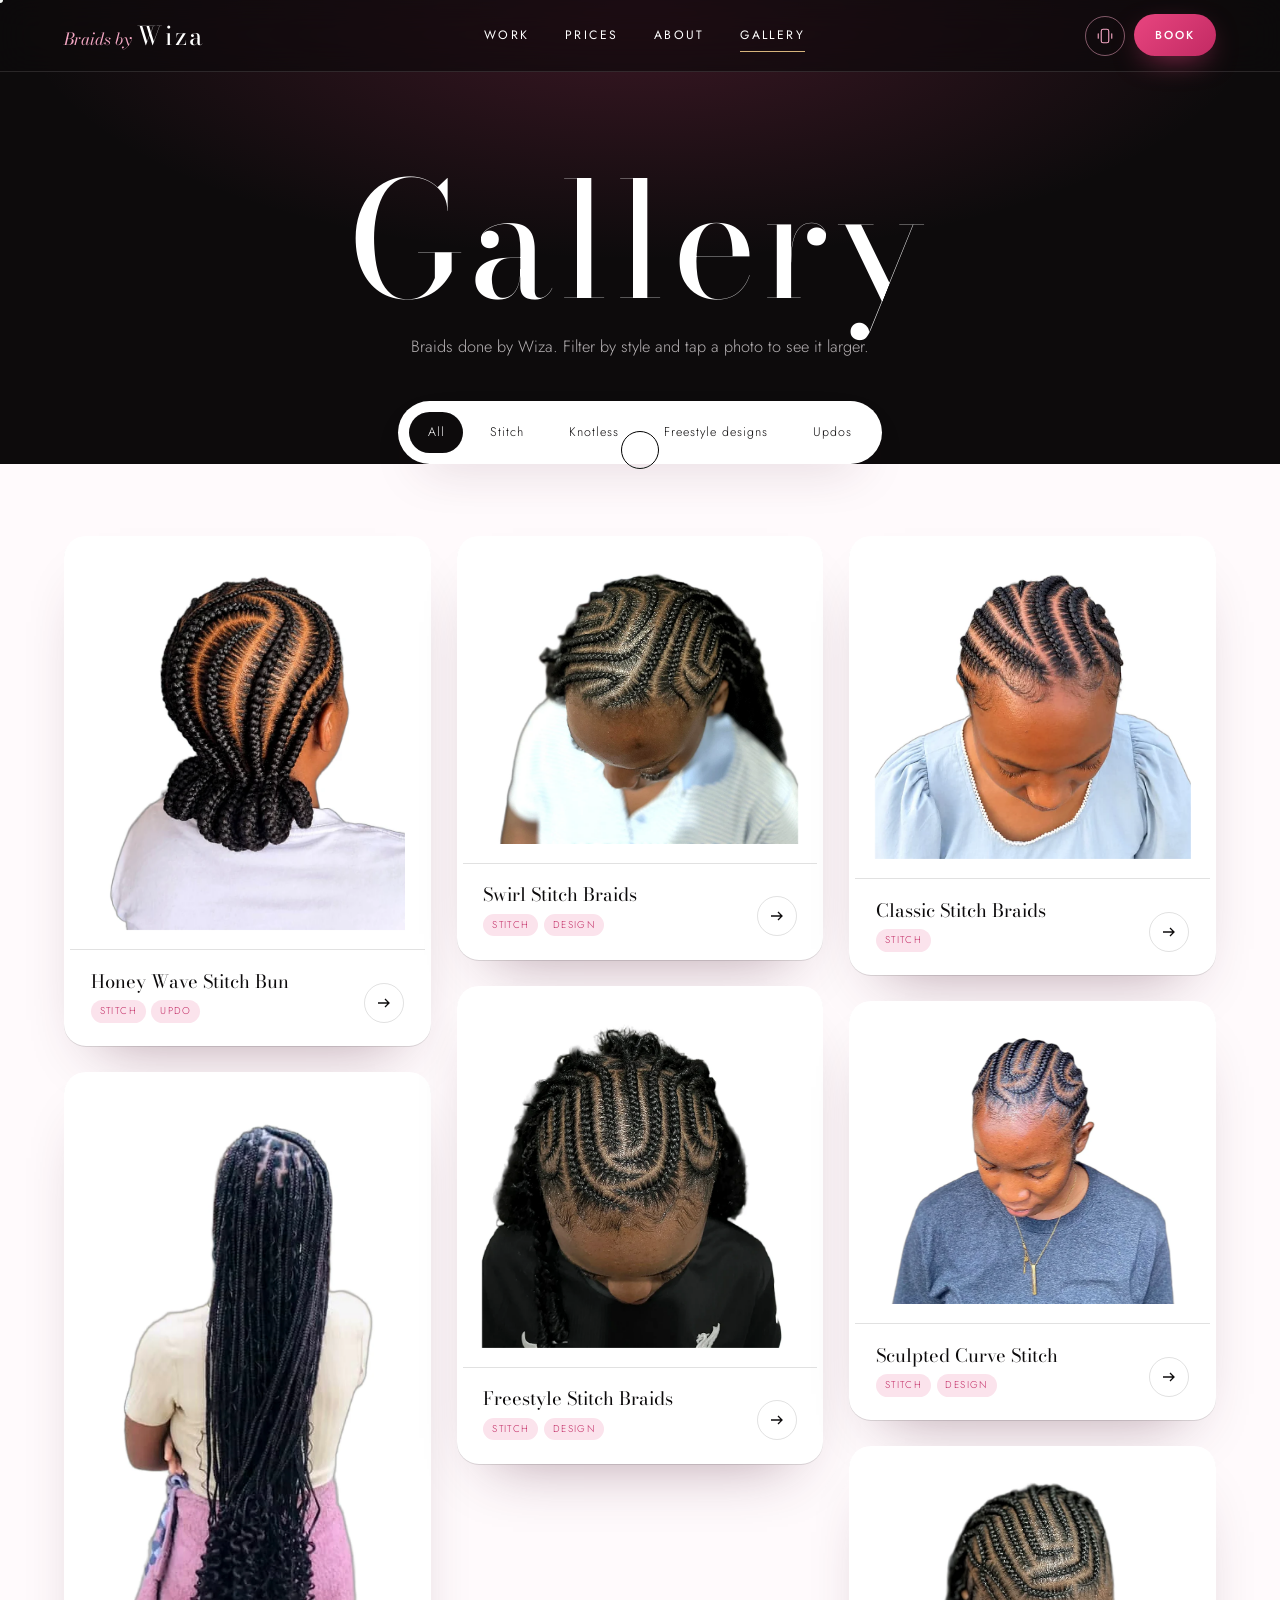
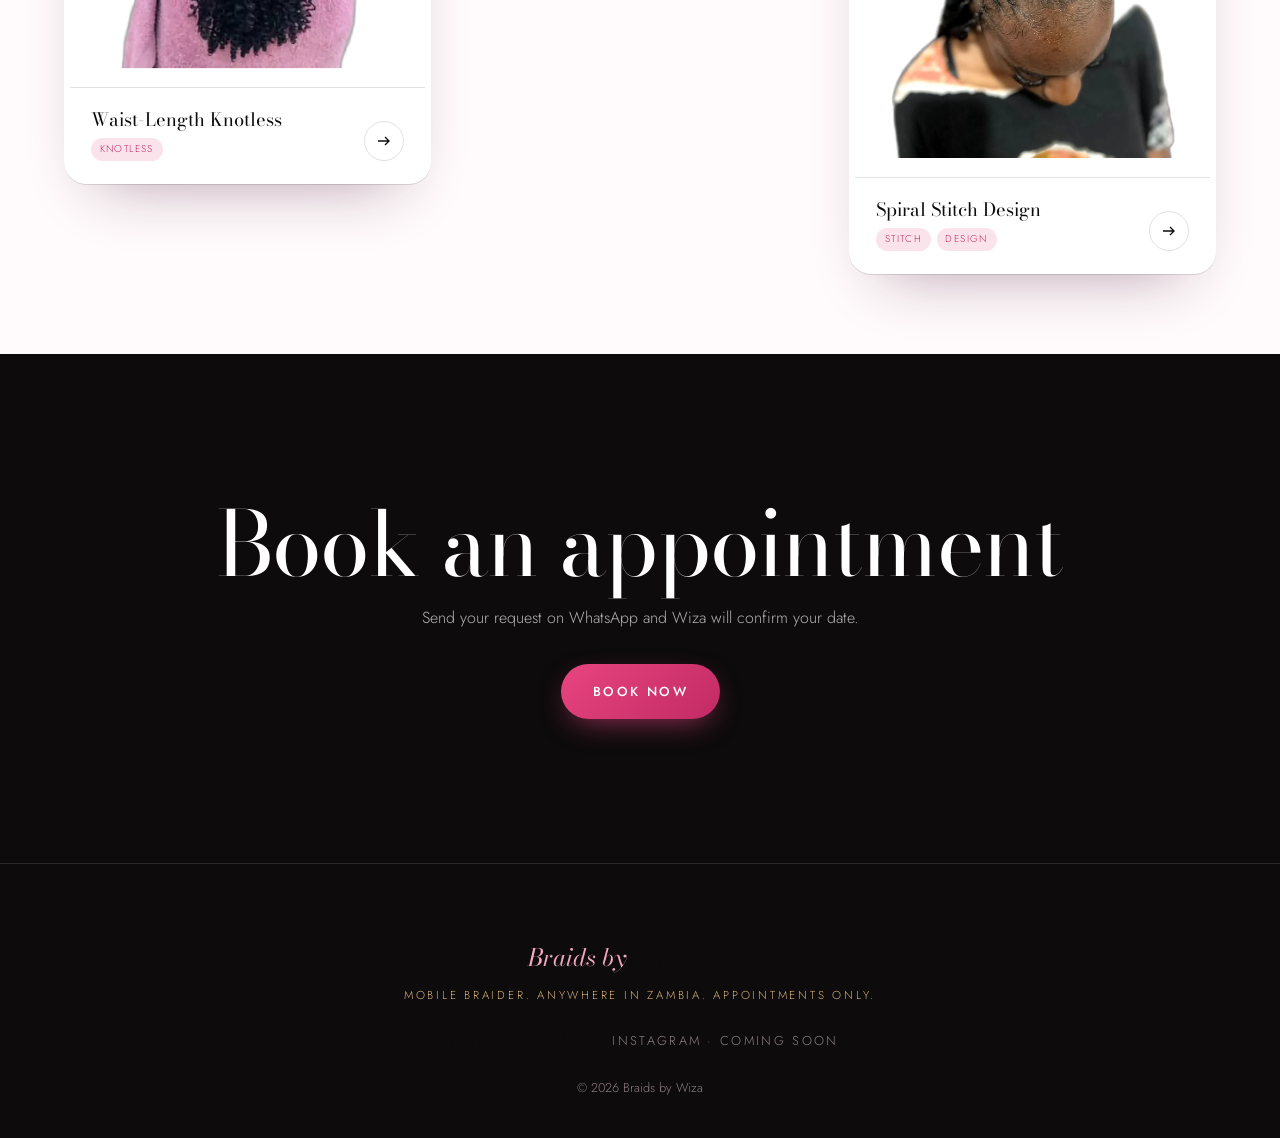
==== commit cd346d1d: "Return to the dark design - Restore the dark black and pink look with Bodoni headings and Jost text " ====
--- a/work.html
+++ b/work.html
@@ -5,14 +5,14 @@
   <meta name="viewport" content="width=device-width, initial-scale=1, viewport-fit=cover">
   <title>Gallery | Braids by Wiza</title>
   <meta name="description" content="Braids done by Wiza. Stitch braids, knotless braids and freestyle designs. Mobile braider in Zambia.">
-  <meta name="theme-color" content="#f5eee4">
+  <meta name="theme-color" content="#0d0b0c">
   <link rel="icon" href="assets/favicon.svg" type="image/svg+xml">
   <link rel="preconnect" href="https://fonts.googleapis.com">
   <link rel="preconnect" href="https://fonts.gstatic.com" crossorigin>
-  <link href="https://fonts.googleapis.com/css2?family=Bodoni+Moda:opsz,wght@6..96,400;6..96,500&family=Libre+Caslon+Text:ital,wght@0,400;0,700;1,400&display=swap" rel="stylesheet">
+  <link href="https://fonts.googleapis.com/css2?family=Bodoni+Moda:ital,opsz,wght@0,6..96,400;0,6..96,500;1,6..96,400&family=Jost:wght@300;400;500&display=swap" rel="stylesheet">
   <link rel="stylesheet" href="css/style.css">
 </head>
-<body class="is-loading page-gallery">
+<body class="is-loading page-lookbook">
 
   <div class="loader" aria-hidden="true">
     <div class="loader__inner">
@@ -41,7 +41,7 @@
         <svg viewBox="0 0 24 24" aria-hidden="true"><rect x="7" y="3" width="10" height="18" rx="2.5"/><path d="M3 9v6M21 9v6"/></svg>
         <span class="sr-only">Vibration</span>
       </button>
-      <a class="btn btn--dark btn--sm magnetic" href="index.html#book" data-haptic="medium">Book</a>
+      <a class="btn btn--pink btn--sm magnetic" href="index.html#book" data-haptic="medium">Book</a>
       <button class="burger" type="button" aria-label="Open menu" aria-expanded="false" data-burger><span></span><span></span></button>
     </div>
   </header>
@@ -58,20 +58,20 @@
   </div>
 
   <main>
-    <section class="gallery-head">
+    <section class="lookbook-hero">
       <h1 class="reveal">Gallery</h1>
       <p class="section__sub reveal">Braids done by Wiza. Filter by style and tap a photo to see it larger.</p>
       <div class="chips reveal" role="tablist" aria-label="Filter by style" data-filters></div>
     </section>
 
-    <section class="gallery">
-      <div class="gallery__grid" data-grid></div>
+    <section class="lookbook">
+      <div class="lookbook__grid" data-grid></div>
     </section>
 
     <section class="section cta-band">
       <h2 class="reveal">Book an appointment</h2>
       <p class="reveal">Send your request on WhatsApp and Wiza will confirm your date.</p>
-      <a class="btn btn--light magnetic reveal" href="index.html#book" data-haptic="medium">Book now</a>
+      <a class="btn btn--pink magnetic reveal" href="index.html#book" data-haptic="medium">Book now</a>
     </section>
   </main>
 
@@ -87,7 +87,7 @@
     <button class="lightbox__nav lightbox__nav--prev" type="button" aria-label="Previous" data-lb-prev>‹</button>
     <figure class="lightbox__figure">
       <img alt="" data-lb-img>
-      <figcaption><h3 data-lb-title></h3><p data-lb-note></p><a class="btn btn--light btn--sm" href="index.html#book" data-lb-book data-haptic="medium">Book this style</a></figcaption>
+      <figcaption><h3 data-lb-title></h3><p data-lb-note></p><a class="btn btn--pink btn--sm" href="index.html#book" data-lb-book data-haptic="medium">Book this style</a></figcaption>
     </figure>
     <button class="lightbox__nav lightbox__nav--next" type="button" aria-label="Next" data-lb-next>›</button>
   </div>
--- a/css/style.css
+++ b/css/style.css
@@ -1,32 +1,34 @@
 /* ==========================================================================
    Braids by Wiza: styles
-   Minimal and warm. Espresso brown, ivory and white, with a dusty rose accent.
-   Type: Bodoni Moda for headings, Jost for everything else.
+   Palette: ink black, porcelain white, blush & hot pink, with champagne gold
+   and a deep plum for depth.
    ========================================================================== */
 
 :root {
-  --espresso: #3b2a20;
-  --espresso-2: #4a3428;
-  --espresso-3: #2f2119;
-  --cocoa: #5e4333;
-  --caramel: #a0785a;
-  --sand: #ede3d5;
-  --ivory: #f5eee4;
-  --white: #fcfaf6;
-  --text: #3b2a20;
-  --muted: #8a7464;
-  --muted-light: #cdbcab;
-  --rose: #b8607a;
-  --blush: #f1e0e2;
-  --line: rgba(59, 42, 32, .16);
-  --line-light: rgba(245, 238, 228, .2);
-
-  --f-head: "Bodoni Moda", "Didot", Georgia, serif;
-  --f-body: "Libre Caslon Text", Georgia, serif;
+  --ink: #0d0b0c;
+  --ink-2: #171214;
+  --ink-3: #241b1f;
+  --white: #ffffff;
+  --porcelain: #fffafc;
+  --blush: #fbe3ec;
+  --rose: #f4a7c3;
+  --pink: #e8457f;
+  --pink-deep: #c22a63;
+  --plum: #4a1830;
+  --gold: #d7b47c;
+  --gold-soft: #f0dcb5;
+  --muted: #8d7f85;
+  --line: rgba(255, 255, 255, .12);
+  --line-dark: rgba(13, 11, 12, .12);
+
+  --f-display: "Bodoni Moda", "Didot", Georgia, serif;
+  --f-serif: "Bodoni Moda", "Didot", Georgia, serif;
+  --f-script: "Bodoni Moda", "Didot", Georgia, serif;
+  --f-body: "Jost", system-ui, sans-serif;
 
   --ease: cubic-bezier(.22, 1, .36, 1);
   --ease-back: cubic-bezier(.34, 1.56, .64, 1);
-  --r: 3px;
+  --r: 22px;
   --gutter: clamp(16px, 5vw, 72px);
   --nav-h: 72px;
 }
@@ -35,138 +37,169 @@
 html { scroll-behavior: smooth; -webkit-text-size-adjust: 100%; scroll-padding-top: var(--nav-h); }
 body {
   margin: 0;
-  background: var(--white);
-  color: var(--text);
+  background: var(--ink);
+  color: var(--porcelain);
   font-family: var(--f-body);
-  font-weight: 400;
+  font-weight: 300;
   font-size: 16px;
-  line-height: 1.75;
+  line-height: 1.65;
   -webkit-font-smoothing: antialiased;
   overflow-x: hidden;
   -webkit-tap-highlight-color: transparent;
 }
 main { overflow-x: clip; }
-/* faint paper grain over everything */
-body::after { content: ""; position: fixed; inset: 0; z-index: 997; pointer-events: none; opacity: .06; mix-blend-mode: multiply;
-  background-image: url("data:image/svg+xml,%3Csvg xmlns='http://www.w3.org/2000/svg' width='200' height='200'%3E%3Cfilter id='n'%3E%3CfeTurbulence type='fractalNoise' baseFrequency='.85' numOctaves='3' stitchTiles='stitch'/%3E%3CfeColorMatrix values='0 0 0 0 .23 0 0 0 0 .16 0 0 0 0 .12 0 0 0 1 0'/%3E%3C/filter%3E%3Crect width='100%25' height='100%25' filter='url(%23n)'/%3E%3C/svg%3E"); }
 img { max-width: 100%; height: auto; display: block; }
 [hidden] { display: none !important; }
 a { color: inherit; text-decoration: none; }
 button { font: inherit; color: inherit; background: none; border: 0; cursor: pointer; }
-::selection { background: var(--caramel); color: var(--white); }
+::selection { background: var(--pink); color: var(--white); }
 .sr-only { position: absolute; width: 1px; height: 1px; overflow: hidden; clip: rect(0 0 0 0); white-space: nowrap; }
-:focus-visible { outline: 2px solid var(--caramel); outline-offset: 3px; border-radius: 6px; }
-
-h1, h2, h3 { font-family: var(--f-head); font-weight: 400; line-height: 1.1; margin: 0; letter-spacing: -.01em; }
-h2 { font-size: clamp(3rem, 11vw, 5.6rem); line-height: 1.02; }
-h3 { font-size: 1.4rem; }
-
-/* ---------- Logo ---------- */
-.logo { display: inline-grid; line-height: 1; justify-items: start; }
-.logo__small { font-family: var(--f-body); font-style: italic; font-size: .85rem; opacity: .8; margin-bottom: .1rem; }
-.logo__name { font-family: var(--f-head); font-size: 1.7rem; letter-spacing: .08em; }
+:focus-visible { outline: 2px solid var(--gold); outline-offset: 3px; border-radius: 6px; }
+
+.script { font-family: var(--f-script); font-weight: 400; letter-spacing: 0; }
+.display { font-family: var(--f-display); letter-spacing: .04em; }
+em { font-family: var(--f-serif); font-style: italic; font-weight: 400; color: var(--pink); }
+
+h1, h2, h3 { font-family: var(--f-serif); font-weight: 400; line-height: 1.05; margin: 0; }
+h2 { font-size: clamp(3rem, 11vw, 5.6rem); letter-spacing: -.01em; line-height: 1.02; }
+h3 { font-size: 1.6rem; font-weight: 400; }
+
+.eyebrow {
+  font-family: var(--f-body);
+  text-transform: uppercase;
+  letter-spacing: .28em;
+  font-size: .72rem;
+  font-weight: 500;
+  color: var(--gold);
+  margin: 0 0 1rem;
+}
 
 /* ---------- Buttons ---------- */
 .btn {
+  --bg: transparent;
   position: relative;
   display: inline-flex; align-items: center; justify-content: center; gap: .6rem;
-  padding: 1rem 1.9rem;
-  border-radius: 2px;
-  font-family: var(--f-body); font-weight: 400;
-  font-size: .95rem; letter-spacing: .01em;
-  transition: transform .5s var(--ease), background .3s, color .3s, border-color .3s;
+  padding: 1.05rem 2rem;
+  border-radius: 999px;
+  font-family: var(--f-body); font-weight: 500;
+  font-size: .82rem; letter-spacing: .18em; text-transform: uppercase;
+  background: var(--bg);
+  overflow: hidden; isolation: isolate;
+  transition: transform .5s var(--ease), box-shadow .5s var(--ease), background .3s;
   will-change: transform;
 }
-.btn:active { transform: scale(.97); }
-.btn--light { background: var(--ivory); color: var(--espresso); }
-.btn--light:hover { background: var(--white); }
-.btn--dark { background: var(--espresso); color: var(--ivory); }
-.btn--dark:hover { background: var(--cocoa); }
-.btn--ghost { border: 1px solid var(--line-light); color: var(--ivory); }
-.btn--ghost:hover { border-color: var(--ivory); }
-.btn--outline { border: 1px solid var(--text); color: var(--text); }
-.btn--outline:hover { border-color: var(--text); }
-.btn--sm { padding: .65rem 1.25rem; font-size: .88rem; }
+.btn::after {
+  content: ""; position: absolute; inset: 0; z-index: -1;
+  background: linear-gradient(110deg, transparent 30%, rgba(255,255,255,.45) 50%, transparent 70%);
+  transform: translateX(-120%);
+  transition: transform .9s var(--ease);
+}
+.btn:hover::after { transform: translateX(120%); }
+.btn:active { transform: scale(.96); }
+.btn--pink { --bg: linear-gradient(135deg, var(--pink) 0%, var(--pink-deep) 100%); color: var(--white); box-shadow: 0 10px 30px -10px rgba(232, 69, 127, .7); }
+.btn--pink:hover { box-shadow: 0 18px 44px -12px rgba(232, 69, 127, .85); }
+.btn--ghost { border: 1px solid rgba(255,255,255,.35); color: var(--white); backdrop-filter: blur(6px); }
+.btn--ghost:hover { border-color: var(--gold); color: var(--gold-soft); }
+.btn--dark { --bg: var(--ink); color: var(--white); }
+.btn--sm { padding: .72rem 1.3rem; font-size: .72rem; }
 .btn--block { width: 100%; }
 .btn .wa { width: 20px; height: 20px; fill: currentColor; }
 
-.link-arrow { font-size: .95rem; font-weight: 400; display: inline-flex; gap: .5rem; align-items: center; border-bottom: 1px solid currentColor; padding-bottom: 2px; }
+.link-arrow { font-size: .8rem; text-transform: uppercase; letter-spacing: .2em; font-weight: 500; display: inline-flex; gap: .6rem; align-items: center; }
 .link-arrow span { transition: transform .4s var(--ease); }
-.link-arrow:hover span { transform: translateX(5px); }
-
-.chip { padding: .5rem 1.05rem; border-radius: 2px; border: 1px solid var(--line); font-size: .9rem; transition: background .3s, color .3s, border-color .3s, transform .3s var(--ease-back); }
-.chip:active { transform: scale(.95); }
+.link-arrow:hover span { transform: translateX(6px); }
+
+.chip {
+  padding: .55rem 1.1rem; border-radius: 999px;
+  border: 1px solid currentColor; font-size: .78rem; letter-spacing: .08em;
+  transition: background .3s, color .3s, transform .3s var(--ease-back);
+}
+.chip:active { transform: scale(.94); }
 
 /* ---------- Loader ---------- */
-.loader { position: fixed; inset: 0; z-index: 1000; display: grid; place-items: center; background: var(--ivory); color: var(--text); transition: opacity .8s var(--ease) .1s, visibility 0s 1s; }
-body:not(.is-loading) .loader { opacity: 0; visibility: hidden; }
-.loader__inner { text-align: center; display: grid; gap: .3rem; }
-.loader__small { font-style: italic; font-size: 1rem; opacity: .7; }
-.loader__name { font-family: var(--f-head); font-size: clamp(3.4rem, 13vw, 6rem); letter-spacing: .06em; line-height: 1; }
-.loader__bar { display: block; width: 120px; height: 1px; background: var(--line); margin: 1.2rem auto 0; overflow: hidden; }
-.loader__bar i { display: block; height: 100%; background: var(--caramel); animation: load 1.1s var(--ease) forwards; transform-origin: left; }
+.loader {
+  position: fixed; inset: 0; z-index: 1000;
+  display: grid; place-items: center;
+  background: var(--ink);
+  transition: clip-path 1.1s var(--ease) .1s, visibility 0s 1.3s;
+  clip-path: inset(0 0 0 0);
+}
+body:not(.is-loading) .loader { clip-path: inset(0 0 100% 0); visibility: hidden; }
+.loader__inner { text-align: center; display: grid; gap: .2rem; }
+.loader__script { font-family: var(--f-script); font-size: 2rem; color: var(--rose); }
+.loader__name { font-family: var(--f-display); font-size: clamp(3.5rem, 14vw, 7rem); letter-spacing: .12em; line-height: 1; }
+.loader__bar { display: block; height: 1px; background: var(--line); margin-top: 1.2rem; overflow: hidden; }
+.loader__bar i { display: block; height: 100%; background: linear-gradient(90deg, var(--pink), var(--gold)); animation: load 1.2s var(--ease) forwards; transform-origin: left; }
 @keyframes load { from { transform: scaleX(0); } to { transform: scaleX(1); } }
 
-/* ---------- Cursor (fine pointers only) ---------- */
+/* ---------- Custom cursor (fine pointers only) ---------- */
 .cursor { display: none; }
 @media (hover: hover) and (pointer: fine) {
   body { cursor: none; }
   a, button, select, input, textarea, summary, label { cursor: none; }
   .cursor { display: block; position: fixed; inset: 0 auto auto 0; z-index: 999; pointer-events: none; mix-blend-mode: difference; }
   .cursor__dot, .cursor__ring { position: fixed; left: 0; top: 0; border-radius: 50%; transform: translate3d(-50%, -50%, 0); }
-  .cursor__dot { width: 5px; height: 5px; background: var(--white); }
-  .cursor__ring { width: 34px; height: 34px; border: 1px solid rgba(255,255,255,.7); transition: width .35s var(--ease), height .35s var(--ease); }
-  .cursor.is-hover .cursor__ring { width: 56px; height: 56px; }
-  .cursor.is-down .cursor__ring { width: 24px; height: 24px; }
+  .cursor__dot { width: 6px; height: 6px; background: var(--white); }
+  .cursor__ring { width: 38px; height: 38px; border: 1px solid var(--white); transition: width .35s var(--ease), height .35s var(--ease), background .35s; }
+  .cursor.is-hover .cursor__ring { width: 70px; height: 70px; background: rgba(255,255,255,.12); }
+  .cursor.is-down .cursor__ring { width: 26px; height: 26px; }
 }
 .sparkle-layer { position: fixed; inset: 0; width: 100%; height: 100%; pointer-events: none; z-index: 998; }
 
 /* ---------- Nav ---------- */
 .nav {
   position: fixed; inset: 0 0 auto 0; z-index: 100;
-  height: calc(var(--nav-h) + env(safe-area-inset-top));
-  padding: env(safe-area-inset-top) var(--gutter) 0;
+  height: var(--nav-h);
+  padding: 0 var(--gutter);
+  padding-top: env(safe-area-inset-top);
   display: flex; align-items: center; justify-content: space-between; gap: 1rem;
-  color: var(--text);
-  transition: background .5s, transform .5s var(--ease), border-color .5s;
+  transition: background .5s, backdrop-filter .5s, transform .5s var(--ease), border-color .5s;
   border-bottom: 1px solid transparent;
 }
-.nav.is-solid { background: rgba(245, 238, 228, .94); backdrop-filter: blur(14px); -webkit-backdrop-filter: blur(14px); border-color: var(--line); }
+.nav.is-solid { background: rgba(13, 11, 12, .72); backdrop-filter: blur(16px) saturate(140%); -webkit-backdrop-filter: blur(16px) saturate(140%); border-color: var(--line); }
 .nav.is-hidden { transform: translateY(-100%); }
-.nav__links { display: none; gap: 2.2rem; font-size: .95rem; font-weight: 400; }
-.nav__links a { position: relative; padding: .3rem 0; opacity: .85; transition: opacity .3s; }
-.nav__links a:hover, .nav__links a[aria-current] { opacity: 1; }
-.nav__links a::after { content: ""; position: absolute; left: 0; right: 0; bottom: 0; height: 1px; background: currentColor; transform: scaleX(0); transform-origin: right; transition: transform .5s var(--ease); }
+.nav__logo { display: flex; align-items: baseline; gap: .35rem; white-space: nowrap; }
+.nav__logo .script { font-size: 1.35rem; color: var(--rose); }
+.nav__logo .display { font-size: 1.6rem; letter-spacing: .14em; }
+.nav__links { display: none; gap: 2.2rem; font-size: .76rem; letter-spacing: .2em; text-transform: uppercase; font-weight: 400; }
+.nav__links a { position: relative; padding: .4rem 0; }
+.nav__links a::after { content: ""; position: absolute; left: 0; right: 0; bottom: 0; height: 1px; background: var(--gold); transform: scaleX(0); transform-origin: right; transition: transform .5s var(--ease); }
 .nav__links a:hover::after, .nav__links a[aria-current]::after { transform: scaleX(1); transform-origin: left; }
-.nav__actions { display: flex; align-items: center; gap: .5rem; }
-.haptic-toggle { width: 40px; height: 40px; border-radius: 50%; display: grid; place-items: center; border: 1px solid var(--line); }
-.haptic-toggle svg { width: 17px; height: 17px; fill: none; stroke: currentColor; stroke-width: 1.5; stroke-linecap: round; }
-.haptic-toggle[aria-pressed="false"] { opacity: .45; }
+.nav__actions { display: flex; align-items: center; gap: .6rem; }
+.haptic-toggle { width: 40px; height: 40px; border-radius: 50%; display: grid; place-items: center; border: 1px solid var(--line); transition: border-color .3s, color .3s; }
+.haptic-toggle svg { width: 18px; height: 18px; fill: none; stroke: currentColor; stroke-width: 1.5; stroke-linecap: round; }
+.haptic-toggle[aria-pressed="true"] { color: var(--rose); border-color: rgba(244,167,195,.5); }
+.haptic-toggle[aria-pressed="true"] svg path { animation: buzz 1.6s ease-in-out infinite; }
+.haptic-toggle[aria-pressed="false"] { opacity: .55; }
+@keyframes buzz { 0%, 70%, 100% { transform: translateX(0); } 75% { transform: translateX(-1px); } 85% { transform: translateX(1px); } }
 .burger { width: 44px; height: 44px; display: grid; place-content: center; gap: 7px; }
-.burger span { width: 22px; height: 1.5px; background: currentColor; transition: transform .5s var(--ease); }
+.burger span { width: 24px; height: 1.5px; background: currentColor; transition: transform .5s var(--ease); }
 .burger[aria-expanded="true"] span:first-child { transform: translateY(4.25px) rotate(45deg); }
 .burger[aria-expanded="true"] span:last-child { transform: translateY(-4.25px) rotate(-45deg); }
 @media (min-width: 980px) { .nav__links { display: flex; } .burger { display: none; } }
 
 .drawer {
   position: fixed; inset: 0; z-index: 90;
-  background: var(--ivory); color: var(--text);
-  padding: calc(var(--nav-h) + 2rem) var(--gutter) calc(2rem + env(safe-area-inset-bottom));
+  background: radial-gradient(120% 80% at 80% 0%, var(--plum) 0%, var(--ink) 60%);
+  padding: calc(var(--nav-h) + 2rem) var(--gutter) 2rem;
   display: flex; flex-direction: column; justify-content: space-between;
-  opacity: 0; visibility: hidden; transition: opacity .5s var(--ease), visibility 0s .5s;
-}
-.drawer.is-open { opacity: 1; visibility: visible; transition: opacity .5s var(--ease); }
-.drawer nav { display: grid; }
-.drawer nav a { font-family: var(--f-head); font-size: clamp(1.9rem, 8vw, 2.6rem); line-height: 1.45; opacity: 0; transform: translateY(14px); transition: opacity .5s var(--ease), transform .5s var(--ease); }
+  clip-path: circle(0% at calc(100% - 40px) 36px);
+  transition: clip-path .8s var(--ease);
+  visibility: hidden;
+}
+.drawer.is-open { clip-path: circle(150% at calc(100% - 40px) 36px); visibility: visible; }
+.drawer nav { display: grid; gap: .3rem; }
+.drawer nav a { font-family: var(--f-serif); font-size: clamp(2.1rem, 9vw, 3rem); font-weight: 300; line-height: 1.25; opacity: 0; transform: translateY(24px); transition: opacity .6s var(--ease), transform .6s var(--ease), color .3s; }
 .drawer.is-open nav a { opacity: 1; transform: none; }
-.drawer.is-open nav a:nth-child(2) { transition-delay: .04s; } .drawer.is-open nav a:nth-child(3) { transition-delay: .08s; }
-.drawer.is-open nav a:nth-child(4) { transition-delay: .12s; } .drawer.is-open nav a:nth-child(5) { transition-delay: .16s; }
-.drawer.is-open nav a:nth-child(6) { transition-delay: .2s; } .drawer.is-open nav a:nth-child(7) { transition-delay: .24s; }
-.drawer__cta { color: var(--caramel); }
-.drawer__foot { margin: 0; font-size: .95rem; color: var(--muted); }
-
-/* ---------- Reveal ---------- */
-.reveal { opacity: 0; transform: translateY(20px); transition: opacity .9s var(--ease), transform .9s var(--ease); }
+.drawer.is-open nav a:nth-child(2) { transition-delay: .05s; } .drawer.is-open nav a:nth-child(3) { transition-delay: .1s; }
+.drawer.is-open nav a:nth-child(4) { transition-delay: .15s; } .drawer.is-open nav a:nth-child(5) { transition-delay: .2s; }
+.drawer.is-open nav a:nth-child(6) { transition-delay: .25s; } .drawer.is-open nav a:nth-child(7) { transition-delay: .3s; }
+.drawer nav a:active { color: var(--rose); }
+.drawer__cta { color: var(--pink); font-style: italic; }
+.drawer__foot { font-size: 1.6rem; color: var(--gold); margin: 0; }
+
+/* ---------- Reveal on scroll ---------- */
+.reveal { opacity: 0; transform: translateY(28px); transition: opacity 1s var(--ease), transform 1s var(--ease); }
 .reveal.is-in { opacity: 1; transform: none; }
 
 /* ---------- Hero ---------- */
@@ -175,276 +208,388 @@
   display: grid; align-items: center;
   padding: calc(var(--nav-h) + 2rem) var(--gutter) 5rem;
   overflow: hidden;
-  background: radial-gradient(70% 60% at 80% 30%, rgba(160, 120, 90, .12), transparent 70%), var(--ivory);
-  color: var(--text);
+  background:
+    radial-gradient(60% 50% at 85% 20%, rgba(232, 69, 127, .08), transparent 70%),
+    var(--ink);
   touch-action: pan-y;
 }
 .hero__field { position: absolute; inset: 0; width: 100%; height: 100%; }
-.hero__content { position: relative; z-index: 2; max-width: 600px; pointer-events: none; }
-.hero__content a { pointer-events: auto; }
-.hero__title { display: grid; margin: 0 0 1.6rem; }
-.hero__small { font-family: var(--f-body); font-style: italic; font-size: clamp(1.1rem, 3.5vw, 1.4rem); color: var(--cocoa); margin-bottom: .3rem; }
-.hero__name { font-family: var(--f-head); font-size: clamp(5.5rem, 26vw, 12rem); line-height: .85; letter-spacing: 0; }
-.hero__name { opacity: 0; transform: translateY(18px); transition: opacity 1.2s var(--ease) .2s, transform 1.2s var(--ease) .2s; }
-.hero__name.is-in { opacity: 1; transform: none; }
-.hero__lede { font-size: clamp(1.05rem, 3.2vw, 1.2rem); line-height: 1.65; max-width: 34ch; color: var(--cocoa); margin: 0 0 2.2rem; }
-.hero__ctas { display: flex; flex-wrap: wrap; gap: .7rem; }
-.hero__feature { position: absolute; z-index: 1; margin: 0; right: -10vw; bottom: 5rem; width: 46vw; max-width: 300px; opacity: .45; pointer-events: none; transform-style: preserve-3d; }
-.hero__feature img { border-radius: 999px 999px 2px 2px; background: var(--white); aspect-ratio: 3/4; object-fit: cover; border: 1px solid var(--line); outline: 1px solid var(--line); outline-offset: 8px; }
+.hero__grain { position: absolute; inset: 0; pointer-events: none; opacity: .09; mix-blend-mode: overlay;
+  background-image: url("data:image/svg+xml,%3Csvg xmlns='http://www.w3.org/2000/svg' width='160' height='160'%3E%3Cfilter id='n'%3E%3CfeTurbulence type='fractalNoise' baseFrequency='.9' numOctaves='2' stitchTiles='stitch'/%3E%3C/filter%3E%3Crect width='100%25' height='100%25' filter='url(%23n)'/%3E%3C/svg%3E"); }
+.hero__content { position: relative; z-index: 2; max-width: 640px; pointer-events: none; }
+.hero__content a, .hero__content button { pointer-events: auto; }
+.hero__title { display: grid; margin: .4rem 0 1.4rem; }
+.hero__title .script { font-size: clamp(2.4rem, 8vw, 4.4rem); color: var(--rose); line-height: 1; margin-left: .2em; }
+.hero__name { font-family: var(--f-display); font-size: clamp(6rem, 30vw, 15rem); line-height: .82; letter-spacing: .01em;
+  background: linear-gradient(100deg, var(--white) 25%, var(--gold-soft) 50%, var(--white) 75%);
+  background-size: 250% 100%; -webkit-background-clip: text; background-clip: text; color: transparent;
+  animation: sheen 8s ease-in-out infinite; }
+.hero__name .ch { display: inline-block; opacity: 0; transform: translateY(60%) rotate(8deg); transition: opacity 1.2s var(--ease), transform 1.2s var(--ease); background: inherit; -webkit-background-clip: text; background-clip: text; }
+.hero__name.is-in .ch { opacity: 1; transform: none; }
+@keyframes sheen { 0%, 100% { background-position: 0% 0; } 50% { background-position: 100% 0; } }
+.hero__lede { font-family: var(--f-serif); font-size: clamp(1.2rem, 3.6vw, 1.5rem); font-weight: 300; line-height: 1.5; max-width: 30ch; color: rgba(255,250,252,.85); margin: 0 0 2rem; }
+.hero__ctas { display: flex; flex-wrap: wrap; gap: .8rem; }
+.hero__hint { margin-top: 2.2rem; font-size: .72rem; letter-spacing: .22em; text-transform: uppercase; color: var(--muted); display: flex; align-items: center; gap: .7rem; }
+.hint-dot { width: 8px; height: 8px; border-radius: 50%; background: var(--pink); box-shadow: 0 0 0 0 rgba(232,69,127,.6); animation: ping 2s infinite; }
+@keyframes ping { 70% { box-shadow: 0 0 0 12px rgba(232,69,127,0); } 100% { box-shadow: 0 0 0 0 rgba(232,69,127,0); } }
+.hint-mouse { display: none; }
+@media (hover: hover) and (pointer: fine) { .hint-mouse { display: inline; } .hint-touch { display: none; } }
+
+.hero__feature {
+  position: absolute; z-index: 1; margin: 0;
+  right: max(-14vw, -90px); bottom: 3rem; width: min(64vw, 300px);
+  opacity: .9; pointer-events: none;
+  transform-style: preserve-3d;
+}
+.hero__feature img { position: relative; border-radius: 200px 200px 24px 24px; background: var(--white); box-shadow: 0 40px 80px -30px rgba(232,69,127,.45); aspect-ratio: 3/4; object-fit: cover; }
+.hero__halo { position: absolute; inset: -14px; border-radius: 220px 220px 34px 34px; border: 1px solid rgba(215,180,124,.6); transform: translateZ(-30px); }
+.hero__feature figcaption { position: absolute; left: -1.5rem; bottom: 1.6rem; background: var(--ink); color: var(--white); padding: .6rem 1.1rem; border-radius: 999px; font-size: .72rem; letter-spacing: .2em; text-transform: uppercase; transform: translateZ(40px); border: 1px solid var(--line); }
+.hero__feature figcaption .script { text-transform: none; letter-spacing: 0; font-size: 1.1rem; color: var(--rose); margin-right: .2rem; }
+@media (max-width: 720px) {
+  .hero { align-items: start; padding-top: calc(var(--nav-h) + 1.5rem); }
+  .hero__feature { width: 46vw; right: -6vw; bottom: 7rem; opacity: .55; }
+}
 @media (min-width: 900px) {
-  .hero__feature { right: calc(var(--gutter) + 2vw); bottom: auto; top: 52%; translate: 0 -50%; width: min(28vw, 400px); max-width: none; opacity: 1; pointer-events: auto; }
-}
-.hero__scroll { position: absolute; left: 50%; bottom: 1.6rem; translate: -50% 0; width: 24px; height: 40px; border: 1px solid var(--line); border-radius: 20px; z-index: 2; }
-.hero__scroll span { position: absolute; left: 50%; top: 8px; width: 2px; height: 7px; border-radius: 2px; background: var(--text); translate: -50% 0; animation: scrolly 2s var(--ease) infinite; }
-@keyframes scrolly { 0% { opacity: 0; transform: translateY(0); } 30% { opacity: 1; } 100% { opacity: 0; transform: translateY(12px); } }
+  .hero__feature { right: calc(var(--gutter) + 2vw); bottom: auto; top: 50%; translate: 0 -46%; width: min(30vw, 420px); opacity: 1; pointer-events: auto; }
+}
+.hero__scroll { position: absolute; left: 50%; bottom: 1.6rem; translate: -50% 0; width: 26px; height: 42px; border: 1px solid rgba(255,255,255,.35); border-radius: 20px; z-index: 2; }
+.hero__scroll span { position: absolute; left: 50%; top: 8px; width: 3px; height: 8px; border-radius: 3px; background: var(--rose); translate: -50% 0; animation: scrolly 2s var(--ease) infinite; }
+@keyframes scrolly { 0% { opacity: 0; transform: translateY(0); } 30% { opacity: 1; } 100% { opacity: 0; transform: translateY(14px); } }
+
+/* ---------- Marquee ---------- */
+.marquee { background: var(--ink); color: var(--porcelain); overflow: hidden; padding: 1.4rem 0; border-top: 1px solid var(--line); border-bottom: 1px solid var(--line); position: relative; z-index: 3; }
+.marquee::before, .marquee::after { content: ""; position: absolute; top: 0; bottom: 0; width: 18vw; z-index: 1; pointer-events: none; }
+.marquee::before { left: 0; background: linear-gradient(90deg, var(--ink), transparent); }
+.marquee::after { right: 0; background: linear-gradient(270deg, var(--ink), transparent); }
+.marquee__track { display: flex; gap: 2.6rem; width: max-content; animation: marq 48s linear infinite; font-family: var(--f-serif); font-style: italic; font-size: clamp(1.3rem, 3.6vw, 2rem); white-space: nowrap; align-items: center; color: rgba(255,250,252,.85); }
+.marquee__track i { font-style: normal; color: var(--gold); font-size: .55em; }
+@keyframes marq { to { transform: translateX(-50%); } }
 
 /* ---------- Sections ---------- */
-.section { position: relative; padding: clamp(4.5rem, 11vw, 8rem) var(--gutter); }
-.section__head { max-width: 720px; margin-bottom: clamp(2rem, 5vw, 3.2rem); }
-.section__head::before, .finder__card > h2::before, .mobile__inner > h2::before { content: ""; display: block; width: 44px; height: 1px; background: var(--caramel); margin-bottom: 1.2rem; }
-.finder__card > h2::before, .mobile__inner > h2::before { margin-left: auto; margin-right: auto; }
-.section__sub { color: var(--muted); max-width: 52ch; margin: .9rem 0 0; font-size: 1.05rem; }
-
-/* ---------- Sample work rail ---------- */
-.work { background: var(--white); padding-left: 0; padding-right: 0; }
+.section { position: relative; padding: clamp(5rem, 12vw, 9rem) var(--gutter); }
+.section__head { max-width: 760px; margin-bottom: clamp(2.5rem, 6vw, 4rem); }
+.section__sub { color: var(--muted); max-width: 52ch; margin: 1.2rem 0 0; font-size: 1.02rem; }
+
+/* ---------- Work rail (white) ---------- */
+.work { background: var(--porcelain); color: var(--ink); padding-left: 0; padding-right: 0; }
 .work .section__head, .work__foot { padding: 0 var(--gutter); }
+.work .section__sub { color: #6f6368; }
 .work__rail {
-  display: flex; gap: clamp(12px, 2.5vw, 24px);
+  display: flex; gap: clamp(14px, 3vw, 28px);
   overflow-x: auto; scroll-snap-type: x mandatory; scroll-padding: 0 var(--gutter);
-  padding: .5rem var(--gutter) 2rem;
+  padding: 1.5rem var(--gutter) 2.5rem;
   scrollbar-width: none; -webkit-overflow-scrolling: touch;
+  perspective: 1200px;
 }
 .work__rail::-webkit-scrollbar { display: none; }
 .look-card {
-  flex: 0 0 auto; width: min(72vw, 320px);
+  flex: 0 0 auto; width: min(76vw, 340px);
   scroll-snap-align: start;
   position: relative; border-radius: var(--r);
   background: var(--white);
-  border: 1px solid var(--line);
+  box-shadow: 0 1px 0 var(--line-dark), 0 30px 60px -35px rgba(74,24,48,.45);
   transform-style: preserve-3d;
-  transition: transform .6s var(--ease), border-color .4s;
+  transition: transform .6s var(--ease), box-shadow .6s var(--ease);
   overflow: hidden;
   text-align: left;
 }
-.look-card:hover { border-color: var(--caramel); }
 .look-card__media { aspect-ratio: 4/5; display: grid; place-items: center; padding: 1.2rem; background: var(--white); position: relative; overflow: hidden; }
-.look-card__media img { width: 100%; height: 100%; object-fit: contain; transition: transform 1s var(--ease); }
-.look-card__shine { position: absolute; inset: 0; pointer-events: none; background: radial-gradient(circle at var(--mx, 50%) var(--my, 30%), rgba(176,132,99,.14), transparent 45%); opacity: 0; transition: opacity .4s; }
+.look-card__media img { width: 100%; height: 100%; object-fit: contain; transition: transform 1s var(--ease); transform: translateZ(30px); }
+.look-card__shine { position: absolute; inset: 0; pointer-events: none; background: radial-gradient(circle at var(--mx, 50%) var(--my, 30%), rgba(244,167,195,.35), transparent 45%); opacity: 0; transition: opacity .4s; mix-blend-mode: multiply; }
 .look-card:hover .look-card__shine, .look-card.is-tilting .look-card__shine { opacity: 1; }
-.look-card:hover img { transform: scale(1.03); }
-.look-card__body { padding: 1rem 1.2rem 1.2rem; border-top: 1px solid var(--line); display: flex; justify-content: space-between; align-items: center; gap: 1rem; }
-.look-card__title { font-family: var(--f-head); font-size: 1.15rem; line-height: 1.25; }
-.look-card__go { flex: none; width: 36px; height: 36px; border-radius: 50%; border: 1px solid var(--line); display: grid; place-items: center; transition: background .3s, color .3s; }
-.look-card:hover .look-card__go { background: var(--espresso); color: var(--ivory); }
+.look-card:hover img { transform: scale(1.04) translateZ(30px); }
+.look-card__body { padding: 1.1rem 1.3rem 1.4rem; border-top: 1px solid var(--line-dark); display: flex; justify-content: space-between; align-items: end; gap: 1rem; }
+.look-card__num { font-family: var(--f-display); font-size: .9rem; color: var(--pink); letter-spacing: .1em; }
+.look-card__title { font-family: var(--f-serif); font-size: 1.35rem; font-weight: 400; line-height: 1.15; margin: .2rem 0 0; }
+.look-card__go { flex: none; width: 40px; height: 40px; border-radius: 50%; border: 1px solid var(--line-dark); display: grid; place-items: center; transition: background .3s, color .3s, transform .5s var(--ease); }
+.look-card:hover .look-card__go { background: var(--ink); color: var(--white); transform: rotate(-45deg); }
 .work__foot { display: flex; align-items: center; justify-content: space-between; gap: 2rem; }
-.rail-progress { flex: 1; max-width: 220px; height: 1px; background: var(--line); overflow: hidden; }
-.rail-progress i { display: block; height: 100%; width: 100%; background: var(--espresso); transform-origin: left; transform: scaleX(.1); transition: transform .2s; }
-
-/* ---------- Styles and prices ---------- */
-.menu { background: var(--ivory); }
-.menu__note { margin: 0 0 1.6rem; padding: 1.1rem 1.3rem; border-radius: var(--r); background: var(--white); border: 1px solid var(--line); border-left: 3px solid var(--caramel); font-size: 1.02rem; }
-.menu__note a { margin-left: .3rem; }
-.menu__note strong { font-weight: 700; }
-.menu__note a { border-bottom: 1px solid currentColor; font-weight: 400; }
+.rail-progress { flex: 1; max-width: 260px; height: 2px; background: var(--line-dark); border-radius: 2px; overflow: hidden; }
+.rail-progress i { display: block; height: 100%; width: 100%; background: linear-gradient(90deg, var(--pink), var(--gold)); transform-origin: left; transform: scaleX(.1); transition: transform .2s; }
+
+/* ---------- Menu ---------- */
+.menu { background: var(--ink); }
 .menu__panel { display: grid; gap: 1px; background: var(--line); border: 1px solid var(--line); border-radius: var(--r); overflow: hidden; }
 @media (min-width: 820px) { .menu__panel { grid-template-columns: 1fr 1fr; } }
-.menu-item { background: var(--white); padding: 1.5rem 1.4rem; display: grid; grid-template-columns: 1fr auto; gap: .4rem 1.2rem; align-items: start; animation: rise .6s var(--ease) both; }
-.menu-item h3 { font-size: 1.35rem; }
-.menu-item__price { text-align: right; white-space: nowrap; }
-.menu-item__price small { display: block; font-size: .9rem; font-style: italic; color: var(--cocoa); }
-.menu-item__price b { display: block; font-family: var(--f-head); font-weight: 500; font-size: 1.9rem; line-height: 1.1; color: var(--text); }
-.menu-item p { grid-column: 1 / -1; margin: 0; color: var(--muted); font-size: .97rem; }
-.menu-item__meta { grid-column: 1 / -1; display: flex; justify-content: space-between; align-items: center; gap: 1rem; margin-top: .5rem; font-size: .86rem; color: var(--muted); }
-.menu-item__add { color: var(--espresso); font-size: .9rem; font-weight: 400; border-bottom: 1px solid currentColor; padding-bottom: 1px; white-space: nowrap; }
-.badge { display: inline-block; vertical-align: middle; font-family: var(--f-body); font-style: italic; font-size: .72rem; padding: .1rem .5rem; border-radius: 2px; background: var(--blush); color: var(--rose); margin-left: .35rem; letter-spacing: .02em; }
-@keyframes rise { from { opacity: 0; transform: translateY(12px); } }
-
-/* ---------- Price check ---------- */
-.calc { margin-top: clamp(3rem, 8vw, 5rem); scroll-margin-top: calc(var(--nav-h) + 1rem); }
-.calc__head h3 { font-size: clamp(2.4rem, 8vw, 4rem); }
-.calc__head p { color: var(--muted); margin: .7rem 0 0; max-width: 52ch; font-size: 1.05rem; }
-.calc__grid { display: grid; gap: 1.2rem; margin-top: 1.8rem; }
+.menu-item { background: var(--ink-2); padding: 1.6rem 1.5rem; display: grid; grid-template-columns: 1fr auto; gap: .3rem 1rem; position: relative; overflow: hidden; transition: background .5s var(--ease); animation: rise .7s var(--ease) both; }
+.menu-item::before { content: ""; position: absolute; inset: 0; background: radial-gradient(circle at var(--mx, 50%) var(--my, 50%), rgba(232,69,127,.18), transparent 50%); opacity: 0; transition: opacity .4s; }
+.menu-item:hover::before { opacity: 1; }
+.menu-item h3 { font-size: 1.45rem; }
+.menu-item__price { font-family: var(--f-serif); font-size: 1.5rem; color: var(--gold-soft); white-space: nowrap; text-align: right; }
+.menu-item__price small { display: block; font-family: var(--f-body); font-size: .62rem; letter-spacing: .2em; text-transform: uppercase; color: var(--muted); }
+.menu-item p { grid-column: 1 / -1; margin: 0; color: rgba(255,250,252,.7); font-size: .95rem; }
+.menu-item__meta { grid-column: 1 / -1; display: flex; justify-content: space-between; align-items: center; margin-top: .7rem; font-size: .74rem; letter-spacing: .14em; text-transform: uppercase; color: var(--muted); }
+.menu-item__add { color: var(--rose); font-size: .72rem; letter-spacing: .16em; text-transform: uppercase; border-bottom: 1px solid currentColor; padding-bottom: 2px; position: relative; z-index: 1; }
+@keyframes rise { from { opacity: 0; transform: translateY(16px); } }
+
+/* ---------- Price estimate calculator ---------- */
+.badge { display: inline-block; vertical-align: middle; font-family: var(--f-body); font-size: .58rem; letter-spacing: .18em; text-transform: uppercase; padding: .2rem .5rem; border-radius: 999px; background: var(--pink); color: var(--white); margin-left: .3rem; }
+.calc { margin-top: clamp(3rem, 8vw, 5rem); border-radius: calc(var(--r) * 1.5); background: var(--ink-2); border: 1px solid rgba(244,167,195,.25); padding: clamp(1.4rem, 5vw, 3rem); position: relative; overflow: hidden; scroll-margin-top: calc(var(--nav-h) + 1rem); }
+
+.calc__head h3 { font-size: clamp(2rem, 6vw, 3rem); font-weight: 300; }
+.calc__head p:not(.eyebrow) { color: rgba(255,250,252,.7); margin: .8rem 0 0; max-width: 52ch; }
+.calc__grid { display: grid; gap: 1.6rem; margin-top: 2rem; position: relative; }
 @media (min-width: 900px) { .calc__grid { grid-template-columns: 1.15fr 1fr; align-items: start; } }
-.calc__form { display: grid; gap: 1.2rem; background: var(--white); border: 1px solid var(--line); border-radius: var(--r); padding: clamp(1.2rem, 4vw, 2rem); }
-.calc__label { font-size: .9rem; font-weight: 500; color: var(--text); }
+.calc__form { display: grid; gap: 1.2rem; }
+.calc .field span, .calc__label { font-size: .7rem; letter-spacing: .2em; text-transform: uppercase; font-weight: 500; color: var(--gold); }
+.calc .field select { background-color: var(--ink-2); color: var(--white); border-color: var(--line); }
+.calc .field select option, .calc .field select optgroup { background: var(--ink-2); color: var(--white); }
 .calc__row { display: grid; gap: .5rem; }
-.seg { display: flex; gap: .25rem; padding: .25rem; border-radius: 2px; background: var(--ivory); border: 1px solid var(--line); }
-.seg button { flex: 1; padding: .6rem .4rem; border-radius: 2px; font-size: .9rem; color: var(--muted); transition: background .35s var(--ease), color .35s, transform .3s var(--ease-back); }
-.seg button[aria-checked="true"] { background: var(--espresso); color: var(--ivory); }
-.seg button:active { transform: scale(.95); }
-.seg--wrap { flex-wrap: wrap; }
+.seg { display: flex; gap: .3rem; padding: .3rem; border-radius: 999px; background: var(--ink-2); border: 1px solid var(--line); }
+.seg button { flex: 1; padding: .65rem .4rem; border-radius: 999px; font-size: .82rem; color: rgba(255,250,252,.75); transition: background .35s var(--ease), color .35s, transform .3s var(--ease-back); }
+.seg button[aria-checked="true"] { background: var(--blush); color: var(--ink); font-weight: 500; }
+.seg button:active { transform: scale(.94); }
+.seg--wrap { flex-wrap: wrap; border-radius: 22px; }
 .seg--wrap button { flex: 1 1 auto; }
 .hair-opts { display: grid; grid-template-columns: 1fr 1fr; gap: .6rem; }
-.hair-opt { text-align: left; padding: .95rem 1rem; border-radius: 2px; border: 1px solid var(--line); background: var(--white); display: grid; gap: .1rem; transition: border-color .3s, background .3s, transform .3s var(--ease-back); }
-.hair-opt b { font-family: var(--f-head); font-weight: 400; font-size: 1.2rem; }
-.hair-opt small { color: var(--muted); font-size: .86rem; }
-.hair-opt[aria-checked="true"] { border-color: var(--espresso); background: var(--ivory); box-shadow: inset 0 0 0 1px var(--espresso); }
-.hair-opt:active { transform: scale(.97); }
-.calc__result { background: var(--cocoa); color: var(--ivory); border-radius: var(--r); padding: clamp(1.4rem, 4vw, 2rem); position: sticky; top: calc(var(--nav-h) + 1rem); }
-.calc__lead { margin: 0; font-size: 1rem; color: var(--muted-light); }
-.calc__total { font-family: var(--f-head); font-size: clamp(2.2rem, 8.5vw, 3rem); line-height: 1.15; margin: .3rem 0 1.3rem; font-variant-numeric: lining-nums tabular-nums; display: flex; flex-wrap: wrap; align-items: baseline; column-gap: .45rem; }
-.calc__to { font-family: var(--f-body); font-size: .4em; color: var(--muted-light); }
-.calc__lines { list-style: none; margin: 0 0 1rem; padding: 0; border-top: 1px solid var(--line-light); }
-.calc__lines li { display: flex; justify-content: space-between; gap: 1rem; padding: .65rem 0; border-bottom: 1px solid var(--line-light); font-size: .95rem; color: rgba(248,243,238,.78); animation: rise .4s var(--ease) both; }
-.calc__lines b { font-weight: 400; color: var(--ivory); white-space: nowrap; }
-.calc__deposit { margin: 0 0 1.2rem; font-size: .98rem; color: rgba(248,243,238,.85); }
-.calc__deposit b { font-weight: 500; color: var(--ivory); white-space: nowrap; }
-.calc__fine { margin: .9rem 0 0; font-size: .85rem; color: var(--muted-light); text-align: center; }
-
-/* ---------- Form fields ---------- */
+.hair-opt { text-align: left; padding: 1rem; border-radius: 16px; border: 1px solid var(--line); background: var(--ink-2); display: grid; gap: .2rem; transition: border-color .3s, background .3s, transform .3s var(--ease-back); }
+.hair-opt b { font-family: var(--f-serif); font-weight: 400; font-size: 1.3rem; }
+.hair-opt small { color: var(--muted); font-size: .82rem; }
+.hair-opt[aria-checked="true"] { border-color: var(--pink); background: rgba(232,69,127,.14); }
+.hair-opt:active { transform: scale(.96); }
+.calc__result { background: var(--porcelain); color: var(--ink); border-radius: var(--r); padding: clamp(1.4rem, 4vw, 2rem); box-shadow: 0 40px 80px -40px rgba(232,69,127,.55); position: sticky; top: calc(var(--nav-h) + 1rem); }
+.calc__lead { margin: 0; font-family: var(--f-serif); font-style: italic; font-size: 1.25rem; color: #6f6368; }
+.calc__total { font-family: var(--f-serif); font-weight: 400; font-size: clamp(2.3rem, 9vw, 3.1rem); line-height: 1.1; margin: .2rem 0 1.3rem; font-variant-numeric: lining-nums tabular-nums; display: flex; flex-wrap: wrap; align-items: baseline; column-gap: .45rem; }
+.calc__to { font-style: italic; font-size: .5em; color: var(--pink); }
+.calc__lines { list-style: none; margin: 0 0 1rem; padding: 0; border-top: 1px solid var(--line-dark); }
+.calc__lines li { display: flex; justify-content: space-between; gap: 1rem; padding: .7rem 0; border-bottom: 1px solid var(--line-dark); font-size: .92rem; color: #4a3f44; animation: rise .4s var(--ease) both; }
+.calc__lines b { font-weight: 500; color: var(--ink); white-space: nowrap; }
+.calc__deposit { margin: 0 0 1.2rem; padding: .8rem 1rem; border-radius: 12px; background: var(--blush); font-size: .95rem; }
+.calc__deposit b { color: var(--pink-deep); }
+.calc__fine { margin: .9rem 0 0; font-size: .78rem; color: #8d7f85; text-align: center; }
+.book__estimate { margin: 0; padding: .9rem 1rem; border-radius: 14px; background: var(--blush); display: grid; gap: .1rem; }
+.book__estimate .eyebrow { margin: 0; color: var(--pink-deep); }
+.book__estimate b { font-family: var(--f-serif); font-weight: 500; font-size: 1.15rem; }
+
+/* ---------- Finder ---------- */
+.finder { background: var(--blush); color: var(--ink); }
+.finder__card { max-width: 860px; margin: 0 auto; text-align: center; background: var(--white); border-radius: calc(var(--r) * 1.6); padding: clamp(2rem, 6vw, 4rem) clamp(1.2rem, 5vw, 4rem); box-shadow: 0 50px 100px -50px rgba(194,42,99,.45); position: relative; overflow: hidden; }
+.finder__card::before { content: ""; position: absolute; width: 380px; height: 380px; right: -140px; top: -160px; border-radius: 50%; background: radial-gradient(circle, rgba(232,69,127,.18), transparent 70%); }
+.finder .section__sub { margin-left: auto; margin-right: auto; color: #6f6368; }
+.finder__stage { margin-top: 2rem; min-height: 230px; }
+.finder__q { font-family: var(--f-serif); font-size: clamp(1.5rem, 4.5vw, 2rem); margin: 0 0 1.4rem; animation: rise .6s var(--ease) both; }
+.finder__opts { display: grid; gap: .7rem; grid-template-columns: repeat(auto-fit, minmax(150px, 1fr)); }
+.finder__opt { padding: 1.1rem 1rem; border-radius: 16px; border: 1px solid var(--line-dark); background: var(--porcelain); font-size: .95rem; transition: transform .4s var(--ease-back), border-color .3s, background .3s; animation: rise .6s var(--ease) both; }
+.finder__opt:nth-child(2) { animation-delay: .06s; } .finder__opt:nth-child(3) { animation-delay: .12s; } .finder__opt:nth-child(4) { animation-delay: .18s; }
+.finder__opt:hover { border-color: var(--pink); }
+.finder__opt:active { transform: scale(.95); background: var(--blush); }
+.finder__opt b { display: block; font-family: var(--f-serif); font-size: 1.4rem; font-weight: 400; }
+.finder__dots { display: flex; justify-content: center; gap: .4rem; margin-top: 1.6rem; }
+.finder__dots i { width: 22px; height: 3px; border-radius: 3px; background: var(--line-dark); transition: background .4s; }
+.finder__dots i.on { background: var(--pink); }
+.finder__result { display: grid; gap: 1.2rem; justify-items: center; animation: rise .8s var(--ease) both; }
+.finder__result img { width: 200px; aspect-ratio: 4/5; object-fit: contain; background: var(--white); border-radius: 120px 120px 18px 18px; box-shadow: 0 30px 60px -30px rgba(194,42,99,.5); }
+.finder__result h3 { font-size: 2rem; }
+.finder__result p { margin: 0; color: #6f6368; max-width: 40ch; }
+.finder__actions { display: flex; gap: .7rem; flex-wrap: wrap; justify-content: center; }
+.finder__again { color: var(--ink); border-color: var(--line-dark); }
+
+/* ---------- About (white) ---------- */
+.about { background: var(--white); color: var(--ink); overflow: hidden; }
+.about__grid { display: grid; gap: clamp(2.5rem, 6vw, 5rem); align-items: center; max-width: 1200px; margin: 0 auto; }
+@media (min-width: 900px) { .about__grid { grid-template-columns: 1fr 1.05fr; } }
+.about__portrait { position: relative; margin: 0; transform-style: preserve-3d; max-width: 520px; justify-self: center; width: 100%; }
+.about__portrait img { position: relative; width: 100%; border-radius: 260px 260px 28px 28px; background: var(--white); aspect-ratio: 4/5; object-fit: cover; object-position: center top; box-shadow: 0 50px 90px -45px rgba(74,24,48,.55); }
+.about__frame { position: absolute; inset: -16px -16px 24px 24px; border-radius: 280px 280px 34px 34px; border: 1px solid var(--gold); transform: translateZ(-40px); }
+.about__frame::after { content: ""; position: absolute; width: 90px; height: 90px; right: -24px; top: 30%; border-radius: 50%; background: radial-gradient(circle at 35% 35%, var(--rose), var(--pink)); filter: blur(.3px); opacity: .9; animation: float 6s ease-in-out infinite; }
+@keyframes float { 50% { transform: translateY(-14px); } }
+.about__portrait figcaption { position: absolute; left: -.4rem; bottom: -1.6rem; font-size: clamp(3.4rem, 10vw, 5rem); color: var(--pink); transform: translateZ(60px) rotate(-6deg); line-height: 1; text-shadow: 0 4px 20px rgba(255,255,255,.9); }
+.about__text p { color: #4a3f44; max-width: 56ch; }
+.about__lead { font-family: var(--f-serif); font-size: clamp(1.35rem, 3.6vw, 1.7rem); line-height: 1.4; color: var(--ink) !important; margin-top: 1.6rem; }
+.about__values { list-style: none; padding: 0; margin: 2rem 0; display: grid; gap: 1.1rem; }
+.about__values li { display: flex; gap: 1rem; align-items: flex-start; padding-bottom: 1.1rem; border-bottom: 1px solid var(--line-dark); }
+.about__icon { color: var(--pink); font-size: 1.1rem; line-height: 1.6; }
+.about__values strong { display: block; font-family: var(--f-serif); font-size: 1.3rem; font-weight: 500; }
+.about__values span { color: #6f6368; font-size: .95rem; }
+.about__sign { font-size: 2.6rem; color: var(--pink); margin: 0; }
+
+/* ---------- Map ---------- */
+.map { background: radial-gradient(70% 60% at 30% 40%, rgba(232,69,127,.12), transparent 70%), var(--ink); overflow: hidden; }
+.map__wrap { display: grid; gap: 2rem; align-items: center; }
+@media (min-width: 980px) { .map__wrap { grid-template-columns: 1.6fr 1fr; } }
+.map__stage { perspective: 1400px; touch-action: pan-y; padding: 2rem 0; user-select: none; -webkit-user-select: none; }
+.map__plane { position: relative; transform-style: preserve-3d; transform: rotateX(var(--rx, 38deg)) rotateZ(var(--rz, -8deg)); will-change: transform; }
+.map__svg { position: relative; width: 100%; height: auto; overflow: visible; display: block; }
+.map__layer { position: absolute; inset: 0; width: 100%; height: 100%; overflow: visible; }
+.map__land { fill: url(#landFill); stroke: var(--rose); stroke-width: 2.5; stroke-linejoin: round; }
+.map__grid line { stroke: rgba(255,255,255,.06); stroke-width: 1.5; }
+.map__route { fill: none; stroke: var(--gold); stroke-width: 4; stroke-linecap: round; stroke-dasharray: 10 12; animation: dash 1.2s linear infinite; }
+.map__pins { position: absolute; inset: 0; transform-style: preserve-3d; }
+.map-pin { position: absolute; width: 44px; height: 44px; margin: -22px 0 0 -22px; transform-style: preserve-3d; }
+.map-pin__base { position: absolute; left: 50%; top: 50%; width: 12px; height: 12px; margin: -6px; border-radius: 50%; background: var(--white); box-shadow: 0 0 0 0 rgba(232,69,127,.7); animation: ring 2.4s var(--ease) infinite; transition: background .3s, transform .4s var(--ease-back); }
+.map-pin__stand { position: absolute; left: 50%; bottom: 50%; transform-origin: 50% 100%; transform: rotateZ(calc(-1 * var(--rz))) rotateX(calc(-1 * var(--rx))); display: grid; justify-items: center; translate: -50% 0; transform-style: preserve-3d; pointer-events: none; }
+.map-pin__label { white-space: nowrap; font-size: .64rem; letter-spacing: .18em; text-transform: uppercase; padding: .3rem .6rem; border-radius: 999px; background: rgba(13,11,12,.75); border: 1px solid var(--line); opacity: 0; transform: scale(.7); transition: opacity .3s, background .3s, color .3s, transform .4s var(--ease-back); }
+.map-pin__stick { width: 1px; height: 0; background: linear-gradient(var(--line), var(--rose)); transition: height .4s var(--ease-back); }
+.map-pin.is-home .map-pin__base { background: var(--gold); }
+.map-pin.is-home .map-pin__label { color: var(--gold-soft); border-color: rgba(215,180,124,.5); }
+.map-pin.is-active .map-pin__base { background: var(--pink); transform: scale(1.5); }
+.map-pin.is-active .map-pin__label { opacity: 1; background: var(--pink); color: var(--white); border-color: var(--pink); transform: scale(1.1); }
+.map-pin.is-active .map-pin__stick { height: 34px; }
+.map-pin:hover .map-pin__label, .map-pin:focus-visible .map-pin__label { opacity: 1; transform: none; }
+.map-pin:hover .map-pin__stick { height: 18px; }
+@keyframes ring { 70% { box-shadow: 0 0 0 14px rgba(232,69,127,0); } 100% { box-shadow: 0 0 0 0 rgba(232,69,127,0); } }
+@keyframes pulse { 0% { transform: scale(.6); opacity: 1; } 100% { transform: scale(2.6); opacity: 0; } }
+@keyframes dash { to { stroke-dashoffset: -36; } }
+.map__card { background: linear-gradient(160deg, rgba(255,255,255,.07), rgba(255,255,255,.02)); border: 1px solid var(--line); border-radius: var(--r); padding: 2rem; backdrop-filter: blur(10px); }
+.map__card h3 { font-family: var(--f-display); font-size: clamp(2.6rem, 8vw, 3.6rem); letter-spacing: .06em; }
+.map__region { color: var(--gold); font-size: .78rem; letter-spacing: .22em; text-transform: uppercase; margin: .4rem 0 1rem; }
+.map__card p:not(.eyebrow):not(.map__region) { color: rgba(255,250,252,.75); margin: 0 0 1.4rem; }
+
+/* ---------- Aftercare ---------- */
+.care { background: var(--blush); color: var(--ink); }
+.care__steps { list-style: none; margin: 0; padding: 0; display: grid; gap: 1rem; grid-template-columns: repeat(auto-fit, minmax(230px, 1fr)); }
+.care__steps li { background: var(--white); border-radius: var(--r); padding: 2rem 1.6rem; position: relative; overflow: hidden; transition: transform .6s var(--ease); }
+.care__steps li:hover { transform: translateY(-6px); }
+.care__num { font-family: var(--f-display); font-size: 3.6rem; color: var(--pink); line-height: 1; display: block; margin-bottom: 1rem; }
+.care__steps h3 { margin-bottom: .5rem; }
+.care__steps p { margin: 0; color: #6f6368; }
+
+/* ---------- FAQ ---------- */
+.faq { background: var(--white); color: var(--ink); }
+.faq__list { max-width: 860px; border-top: 1px solid var(--line-dark); }
+.faq details { border-bottom: 1px solid var(--line-dark); }
+.faq summary { list-style: none; padding: 1.5rem 3rem 1.5rem 0; font-family: var(--f-serif); font-size: clamp(1.25rem, 3.5vw, 1.6rem); position: relative; }
+.faq summary::-webkit-details-marker { display: none; }
+.faq summary::after { content: "+"; position: absolute; right: .4rem; top: 50%; translate: 0 -50%; font-family: var(--f-body); font-weight: 300; font-size: 1.8rem; color: var(--pink); transition: transform .5s var(--ease); }
+.faq details[open] summary::after { transform: rotate(45deg); }
+.faq details p { margin: 0 0 1.6rem; color: #6f6368; max-width: 62ch; animation: rise .5s var(--ease) both; }
+
+/* ---------- Booking ---------- */
+.book { background: var(--ink-2); }
+.book__grid { display: grid; gap: 3rem; max-width: 1200px; margin: 0 auto; }
+@media (min-width: 900px) { .book__grid { grid-template-columns: 1fr 1.1fr; align-items: start; } }
+.book__intro p { color: rgba(255,250,252,.75); max-width: 40ch; }
+.book__chosen { margin-top: 2rem; display: flex; gap: 1rem; align-items: center; padding: .8rem; border: 1px solid var(--line); border-radius: 18px; max-width: 420px; }
+.book__chosen img { width: 64px; height: 76px; object-fit: contain; background: var(--white); border-radius: 12px; }
+.book__chosen div { flex: 1; display: grid; }
+.book__chosen .eyebrow { margin: 0; }
+.book__chosen strong { font-family: var(--f-serif); font-weight: 400; font-size: 1.25rem; }
+.book__chosen .chip { color: var(--rose); }
+.book__form { background: var(--porcelain); color: var(--ink); border-radius: calc(var(--r) * 1.4); padding: clamp(1.4rem, 5vw, 2.6rem); display: grid; gap: 1.1rem; box-shadow: 0 40px 100px -40px rgba(232,69,127,.4); }
 .field { display: grid; gap: .4rem; }
-.field span { font-size: .9rem; font-weight: 500; color: var(--text); }
+.field span { font-size: .7rem; letter-spacing: .2em; text-transform: uppercase; font-weight: 500; color: #6f6368; }
 .field input, .field select, .field textarea {
-  font: inherit; font-size: 16px; color: var(--text);
-  background: var(--white); border: 1px solid var(--line); border-radius: 2px;
-  padding: .9rem 1rem; width: 100%; appearance: none; -webkit-appearance: none;
+  font: inherit; font-size: 16px; color: var(--ink);
+  background: var(--white); border: 1px solid var(--line-dark); border-radius: 14px;
+  padding: .95rem 1rem; width: 100%; appearance: none; -webkit-appearance: none;
   transition: border-color .3s, box-shadow .3s;
 }
-.field select { background-image: url("data:image/svg+xml,%3Csvg xmlns='http://www.w3.org/2000/svg' width='12' height='8'%3E%3Cpath d='M1 1l5 5 5-5' fill='none' stroke='%232a1c15' stroke-width='1.3'/%3E%3C/svg%3E"); background-repeat: no-repeat; background-position: right 1rem center; padding-right: 2.4rem; }
-.field input:focus, .field select:focus, .field textarea:focus { outline: none; border-color: var(--espresso); box-shadow: 0 0 0 3px rgba(42,28,21,.08); }
-.field.is-error input, .field.is-error select { border-color: var(--rose); }
+.field select { background-image: url("data:image/svg+xml,%3Csvg xmlns='http://www.w3.org/2000/svg' width='12' height='8'%3E%3Cpath d='M1 1l5 5 5-5' fill='none' stroke='%23e8457f' stroke-width='1.5'/%3E%3C/svg%3E"); background-repeat: no-repeat; background-position: right 1rem center; padding-right: 2.4rem; }
+.field input:focus, .field select:focus, .field textarea:focus { outline: none; border-color: var(--pink); box-shadow: 0 0 0 4px rgba(232,69,127,.14); }
+.field.is-error input, .field.is-error select { border-color: var(--pink-deep); }
 .field-row { display: grid; gap: 1.1rem; grid-template-columns: 1fr 1fr; }
 @media (max-width: 420px) { .field-row { grid-template-columns: 1fr; } }
-.form-msg { margin: 0; min-height: 1.4em; font-size: .92rem; color: var(--rose); text-align: center; }
-.consent { display: flex; gap: .8rem; align-items: flex-start; font-size: .92rem; color: var(--cocoa); line-height: 1.55; padding: .9rem 1rem; border-radius: 2px; background: var(--ivory); border: 1px solid var(--line); }
-.consent input { flex: none; width: 19px; height: 19px; margin: .15rem 0 0; accent-color: var(--espresso); }
-.consent.is-error { border-color: var(--rose); }
-.consent strong { font-weight: 500; color: var(--text); }
-
-/* ---------- Style finder ---------- */
-.finder { background: var(--white); }
-.finder__card { max-width: 820px; margin: 0 auto; text-align: center; }
-.finder .section__sub { margin-left: auto; margin-right: auto; }
-.finder__stage { margin-top: 2rem; min-height: 220px; }
-.finder__q { font-family: var(--f-head); font-size: clamp(1.4rem, 4.5vw, 1.8rem); margin: 0 0 1.3rem; animation: rise .5s var(--ease) both; }
-.finder__opts { display: grid; gap: .7rem; grid-template-columns: repeat(auto-fit, minmax(150px, 1fr)); }
-.finder__opt { padding: 1.1rem 1rem; border-radius: 2px; border: 1px solid var(--line); background: var(--white); font-size: .95rem; color: var(--muted); transition: transform .4s var(--ease-back), border-color .3s, background .3s; animation: rise .5s var(--ease) both; }
-.finder__opt:nth-child(2) { animation-delay: .05s; } .finder__opt:nth-child(3) { animation-delay: .1s; }
-.finder__opt:hover { border-color: var(--espresso); }
-.finder__opt:active { transform: scale(.96); background: var(--ivory); }
-.finder__opt b { display: block; font-family: var(--f-head); font-size: 1.25rem; font-weight: 400; color: var(--text); }
-.finder__dots { display: flex; justify-content: center; gap: .4rem; margin-top: 1.6rem; }
-.finder__dots i { width: 20px; height: 2px; background: var(--line); transition: background .4s; }
-.finder__dots i.on { background: var(--espresso); }
-.finder__result { display: grid; gap: 1rem; justify-items: center; animation: rise .7s var(--ease) both; }
-.finder__result img { width: 190px; aspect-ratio: 4/5; object-fit: contain; background: var(--white); border: 1px solid var(--line); border-radius: 999px 999px 2px 2px; }
-.finder__result h3 { font-size: 1.8rem; }
-.finder__result p { margin: 0; color: var(--muted); max-width: 40ch; }
-.finder__actions { display: flex; gap: .6rem; flex-wrap: wrap; justify-content: center; }
-.finder__label { font-size: .95rem; color: var(--muted); }
-
-/* ---------- About ---------- */
-.about { background: var(--ivory); overflow: hidden; }
-.about__grid { display: grid; gap: clamp(2.5rem, 6vw, 5rem); align-items: center; max-width: 1140px; margin: 0 auto; }
-@media (min-width: 900px) { .about__grid { grid-template-columns: 1fr 1.05fr; } }
-.about__portrait { margin: 0; max-width: 480px; justify-self: center; width: 100%; transform-style: preserve-3d; }
-.about__portrait img { width: 100%; outline: 1px solid var(--line); outline-offset: 10px; border-radius: 999px 999px 2px 2px; background: var(--white); aspect-ratio: 4/5; object-fit: cover; object-position: center top; }
-.about__lead { font-family: var(--f-head); font-size: clamp(1.3rem, 3.6vw, 1.6rem); line-height: 1.45; margin-top: 1.4rem; }
-.about__text p { color: var(--cocoa); max-width: 54ch; }
-.about__values { list-style: none; padding: 0; margin: 2rem 0 0; display: grid; gap: 0; border-top: 1px solid var(--line); }
-.about__values li { display: grid; gap: .1rem; padding: 1rem 0; border-bottom: 1px solid var(--line); }
-.about__values strong { font-family: var(--f-head); font-weight: 400; font-size: 1.2rem; }
-.about__values span { color: var(--muted); font-size: .97rem; }
-
-/* ---------- Mobile service ---------- */
-.mobile { background: var(--ivory); text-align: center; }
-.mobile__inner { max-width: 640px; margin: 0 auto; display: grid; justify-items: center; gap: 1rem; }
-.mobile__inner p { color: var(--cocoa); font-size: 1.08rem; margin: 0 0 .4rem; }
-
-/* ---------- Aftercare ---------- */
-.care { background: var(--white); }
-.care__steps { list-style: none; margin: 0; padding: 0; display: grid; gap: 1px; background: var(--line); border: 1px solid var(--line); border-radius: var(--r); overflow: hidden; grid-template-columns: repeat(auto-fit, minmax(230px, 1fr)); }
-.care__steps li { background: var(--white); padding: 1.8rem 1.5rem; }
-.care__num { font-family: var(--f-head); font-size: 2.2rem; color: var(--caramel); line-height: 1; display: block; margin-bottom: .9rem; }
-.care__steps h3 { margin-bottom: .4rem; font-size: 1.25rem; }
-.care__steps p { margin: 0; color: var(--muted); }
-
-/* ---------- FAQ ---------- */
-.faq { background: var(--ivory); }
-.faq__list { max-width: 820px; border-top: 1px solid var(--line); }
-.faq details { border-bottom: 1px solid var(--line); }
-.faq summary { list-style: none; padding: 1.35rem 3rem 1.35rem 0; font-family: var(--f-head); font-size: clamp(1.15rem, 3.4vw, 1.35rem); position: relative; }
-.faq summary::-webkit-details-marker { display: none; }
-.faq summary::after { content: "+"; position: absolute; right: .3rem; top: 50%; translate: 0 -50%; font-family: var(--f-body); font-weight: 300; font-size: 1.6rem; transition: transform .5s var(--ease); }
-.faq details[open] summary::after { transform: rotate(45deg); }
-.faq details p { margin: 0 0 1.4rem; color: var(--cocoa); max-width: 62ch; animation: rise .4s var(--ease) both; }
-.faq details p a { border-bottom: 1px solid currentColor; }
-
-/* ---------- Booking ---------- */
-.book { background: var(--sand); }
-.book__grid { display: grid; gap: 3rem; max-width: 1140px; margin: 0 auto; }
-@media (min-width: 900px) { .book__grid { grid-template-columns: 1fr 1.1fr; align-items: start; } }
-.book__intro > p { color: var(--cocoa); max-width: 40ch; }
+.consent { display: flex; gap: .8rem; align-items: flex-start; font-size: .9rem; color: #4a3f44; line-height: 1.5; padding: .9rem 1rem; border-radius: 14px; background: var(--blush); border: 1px solid transparent; transition: border-color .3s; }
+.consent input { flex: none; width: 20px; height: 20px; margin: .1rem 0 0; accent-color: var(--pink); }
+.consent.is-error { border-color: var(--pink-deep); }
+.consent strong { font-weight: 500; color: var(--ink); }
 .book__steps { list-style: none; padding: 0; margin: 2rem 0 1.4rem; display: grid; gap: 1rem; }
 .book__steps li { display: flex; gap: 1rem; align-items: center; }
-.book__steps li > span { flex: none; width: 38px; height: 38px; border-radius: 50%; display: grid; place-items: center; font-family: var(--f-head); font-size: 1.05rem; border: 1px solid var(--text); }
-.book__steps div { color: var(--muted); font-size: .97rem; }
-.book__steps strong { display: block; font-family: var(--f-head); font-weight: 400; font-size: 1.2rem; color: var(--text); }
-.book__note { font-size: .95rem; color: var(--muted) !important; font-style: italic; }
-.book__contact { display: flex; flex-wrap: wrap; gap: .7rem; margin-top: 1.4rem; }
-.book__contact a { display: grid; padding: .75rem 1.1rem; border: 1px solid var(--line); border-radius: 2px; background: var(--white); font-size: 1.05rem; transition: border-color .3s; }
-.book__contact a:hover { border-color: var(--text); }
-.book__contact small, .book__chosen small, .book__estimate small { font-size: .8rem; color: var(--muted); font-style: italic; }
-.book__chosen { margin-top: 1.6rem; display: flex; gap: 1rem; align-items: center; padding: .7rem; border: 1px solid var(--line); border-radius: 2px; max-width: 420px; background: var(--white); }
-.book__chosen img { width: 60px; height: 72px; object-fit: contain; background: var(--white); border-radius: 8px; }
-.book__chosen div { flex: 1; display: grid; }
-.book__chosen strong { font-family: var(--f-head); font-weight: 400; font-size: 1.15rem; }
-.book__chosen .chip { border-color: var(--line); }
-.book__form { background: var(--white); color: var(--text); border-radius: var(--r); border: 1px solid var(--line); padding: clamp(1.3rem, 5vw, 2.4rem); display: grid; gap: 1.05rem; }
-.book__estimate { margin: 0; padding: .85rem 1rem; border-radius: 2px; background: var(--ivory); border: 1px solid var(--line); display: grid; gap: .1rem; }
-.book__estimate small { color: var(--muted); }
-.book__estimate b { font-family: var(--f-head); font-weight: 400; font-size: 1.1rem; }
+.book__steps li > span { flex: none; width: 42px; height: 42px; border-radius: 50%; display: grid; place-items: center; font-family: var(--f-display); font-size: 1.2rem; color: var(--ink); background: linear-gradient(135deg, var(--blush), var(--rose)); }
+.book__steps div { color: rgba(255,250,252,.7); font-size: .95rem; }
+.book__steps strong { display: block; font-family: var(--f-serif); font-weight: 400; font-size: 1.3rem; color: var(--white); }
+.book__note { font-size: .92rem; color: var(--gold-soft) !important; border-left: 2px solid var(--gold); padding-left: 1rem; }
+.book__contact { display: flex; flex-wrap: wrap; gap: .8rem; margin-top: 1.4rem; }
+.book__contact a { display: grid; padding: .8rem 1.2rem; border: 1px solid var(--line); border-radius: 16px; font-family: var(--f-serif); font-size: 1.2rem; transition: border-color .3s, color .3s; }
+.book__contact a:hover { border-color: var(--rose); color: var(--rose); }
+.book__contact .eyebrow { margin: 0 0 .1rem; font-size: .62rem; }
+.faq details p a { color: var(--pink); border-bottom: 1px solid currentColor; }
+.form-msg { margin: 0; min-height: 1.4em; font-size: .9rem; color: var(--pink-deep); text-align: center; }
 
 /* ---------- Footer ---------- */
-.footer { padding: 4rem var(--gutter) calc(2.5rem + env(safe-area-inset-bottom)); text-align: center; background: var(--espresso); color: var(--ivory); display: grid; justify-items: center; gap: .4rem; }
-.logo--footer { justify-items: center; margin-bottom: .6rem; }
-.logo--footer .logo__name { font-size: 2.4rem; }
-.footer__tag { color: var(--muted-light); margin: 0; }
-.footer__links { display: flex; flex-wrap: wrap; justify-content: center; gap: 1.4rem; margin: 1.2rem 0; font-size: .95rem; }
-.footer__links a:hover { color: var(--caramel); }
-.footer__links .soon { color: var(--muted-light); }
-.footer__small { color: var(--muted); font-size: .85rem; margin: 0; }
+.footer { padding: 4rem var(--gutter) calc(2.5rem + env(safe-area-inset-bottom)); text-align: center; border-top: 1px solid var(--line); background: var(--ink); }
+.footer__brand .script { font-size: 2rem; color: var(--rose); }
+.footer__brand .display { font-size: 3rem; letter-spacing: .14em; }
+.footer__tag { color: var(--gold); letter-spacing: .24em; text-transform: uppercase; font-size: .72rem; }
+.footer__links { display: flex; justify-content: center; gap: 1.6rem; margin: 1.6rem 0; font-size: .8rem; letter-spacing: .18em; text-transform: uppercase; }
+.footer__links a:hover { color: var(--rose); }
+.footer__links .soon { color: var(--muted); }
+.footer__small { color: var(--muted); font-size: .8rem; margin: 0; }
 
 /* ---------- Floating WhatsApp ---------- */
-.wa-float { position: fixed; right: max(16px, env(safe-area-inset-right)); bottom: calc(18px + env(safe-area-inset-bottom)); z-index: 80; width: 54px; height: 54px; border-radius: 50%; display: grid; place-items: center; background: var(--cocoa); border: 1px solid var(--line-light); box-shadow: 0 10px 26px -10px rgba(59,42,32,.5); transform: scale(0); transition: transform .6s var(--ease-back); }
+.wa-float { position: fixed; right: max(16px, env(safe-area-inset-right)); bottom: calc(18px + env(safe-area-inset-bottom)); z-index: 80; width: 58px; height: 58px; border-radius: 50%; display: grid; place-items: center; background: linear-gradient(135deg, var(--pink), var(--pink-deep)); box-shadow: 0 14px 30px -8px rgba(232,69,127,.7); transform: scale(0); transition: transform .6s var(--ease-back); }
 .wa-float.is-shown { transform: scale(1); }
-.wa-float svg { width: 25px; height: 25px; fill: var(--ivory); }
+.wa-float svg { width: 28px; height: 28px; fill: var(--white); }
+.wa-float::before { content: ""; position: absolute; inset: 0; border-radius: 50%; border: 1px solid var(--pink); animation: pulse 2.6s var(--ease) infinite; }
 
 /* ---------- Lightbox ---------- */
-.lightbox { position: fixed; inset: 0; z-index: 500; background: rgba(47,33,25,.96); color: var(--ivory); display: grid; place-items: center; padding: calc(var(--nav-h) * .6) 1rem 1rem; animation: fade .4s var(--ease); touch-action: pan-y; }
+.lightbox { position: fixed; inset: 0; z-index: 500; color: var(--white); background: rgba(13,11,12,.94); backdrop-filter: blur(12px); display: grid; place-items: center; padding: calc(var(--nav-h) * .6) 1rem 1rem; animation: fade .4s var(--ease); touch-action: pan-y; }
+.lightbox[hidden] { display: none; }
 @keyframes fade { from { opacity: 0; } }
-.lightbox__figure { margin: 0; display: grid; gap: 1.2rem; max-width: 540px; width: 100%; }
+.lightbox__figure { margin: 0; display: grid; gap: 1.2rem; max-width: 560px; width: 100%; }
 .lightbox__figure img { width: 100%; max-height: 64svh; object-fit: contain; background: var(--white); border-radius: var(--r); transition: transform .5s var(--ease), opacity .3s; }
 .lightbox__figure figcaption { text-align: center; display: grid; gap: .5rem; justify-items: center; }
-.lightbox__figure h3 { font-size: 1.7rem; }
-.lightbox__figure p { margin: 0 0 .6rem; color: var(--muted-light); max-width: 44ch; }
-.lightbox__close { position: absolute; top: max(14px, env(safe-area-inset-top)); right: 14px; width: 46px; height: 46px; font-size: 1.8rem; line-height: 1; border-radius: 50%; border: 1px solid var(--line-light); }
-.lightbox__nav { position: absolute; top: 40%; width: 46px; height: 46px; border-radius: 50%; border: 1px solid var(--line-light); font-size: 1.8rem; line-height: 1; display: none; }
+.lightbox__figure h3 { font-size: 2rem; }
+.lightbox__figure p { margin: 0 0 .6rem; color: rgba(255,250,252,.7); max-width: 44ch; }
+.lightbox__close { position: absolute; top: max(14px, env(safe-area-inset-top)); right: 14px; width: 48px; height: 48px; font-size: 2rem; line-height: 1; border-radius: 50%; border: 1px solid var(--line); }
+.lightbox__nav { position: absolute; top: 40%; width: 48px; height: 48px; border-radius: 50%; border: 1px solid var(--line); font-size: 2rem; line-height: 1; display: none; }
 .lightbox__nav--prev { left: 2vw; } .lightbox__nav--next { right: 2vw; }
 @media (min-width: 760px) { .lightbox__nav { display: grid; place-items: center; } }
 
-/* ---------- Gallery page ---------- */
-.gallery-head { padding: calc(var(--nav-h) + clamp(3rem, 8vw, 5rem)) var(--gutter) 2rem; text-align: center; background: var(--ivory); }
-.gallery-head h1 { font-size: clamp(3.6rem, 15vw, 7.5rem); }
-.gallery-head .section__sub { margin: 1rem auto 2rem; }
-.chips { display: flex; gap: .4rem; justify-content: center; flex-wrap: wrap; }
-@media (max-width: 640px) { .chips { flex-wrap: nowrap; overflow-x: auto; justify-content: flex-start; margin: 0 calc(var(--gutter) * -1); padding: 0 var(--gutter) .3rem; scrollbar-width: none; } .chips::-webkit-scrollbar { display: none; } .chips .chip { flex: none; } }
-.chips .chip { background: var(--white); }
-.chips .chip[aria-selected="true"] { background: var(--text); border-color: var(--espresso); color: var(--ivory); }
-.gallery { padding: 2.5rem var(--gutter) 5rem; background: var(--ivory); }
-.gallery__grid { columns: 2 160px; column-gap: clamp(10px, 2vw, 22px); max-width: 1240px; margin: 0 auto; }
-@media (min-width: 900px) { .gallery__grid { columns: 3; } }
-.gallery__grid .look-card { width: 100%; display: block; break-inside: avoid; margin-bottom: clamp(10px, 2vw, 22px); animation: rise .7s var(--ease) both; }
-.gallery__grid .look-card__media { aspect-ratio: auto; }
-.gallery__grid .look-card__title { font-size: 1.05rem; }
-@media (max-width: 520px) { .gallery__grid .look-card__body { padding: .8rem .9rem 1rem; } .gallery__grid .look-card__go { display: none; } }
-.look-card__tags { display: flex; gap: .3rem; flex-wrap: wrap; margin-top: .45rem; }
-.look-card__tags span { font-size: .75rem; color: var(--cocoa); background: var(--ivory); padding: .1rem .55rem; border-radius: 999px; text-transform: capitalize; }
-.cta-band { background: var(--cocoa); color: var(--ivory); text-align: center; display: grid; justify-items: center; gap: .8rem; }
-.cta-band p { color: var(--muted-light); margin: 0 0 .8rem; }
+/* ---------- Lookbook page ---------- */
+.page-lookbook { background: var(--porcelain); color: var(--ink); }
+.page-lookbook .nav { color: var(--white); }
+.lookbook-hero { padding: calc(var(--nav-h) + clamp(3rem, 9vw, 6rem)) var(--gutter) 2rem; text-align: center; background: radial-gradient(70% 80% at 50% 0%, rgba(232,69,127,.22), transparent 70%), var(--ink); color: var(--white); padding-bottom: 0; }
+.lookbook-hero h1 { font-family: var(--f-display); font-size: clamp(4rem, 15vw, 10rem); letter-spacing: .04em; line-height: .9; }
+.lookbook-hero h1 .script { display: block; font-size: .4em; color: var(--rose); letter-spacing: 0; }
+.lookbook-hero .section__sub { margin: 1.4rem auto 2.5rem; color: rgba(255,250,252,.7); }
+.chips { display: flex; gap: .5rem; justify-content: center; flex-wrap: wrap; color: var(--ink); background: var(--white); padding: .7rem; border-radius: 999px; box-shadow: 0 20px 50px -25px rgba(74,24,48,.4); max-width: max-content; margin: 0 auto; transform: translateY(50%); position: relative; z-index: 2; }
+@media (max-width: 640px) { .chips { flex-wrap: nowrap; overflow-x: auto; justify-content: flex-start; max-width: 100%; border-radius: 22px; scrollbar-width: none; } .chips::-webkit-scrollbar { display: none; } .chips .chip { flex: none; } }
+.chips .chip { border-color: transparent; }
+.chips .chip[aria-selected="true"] { background: var(--ink); color: var(--white); }
+.lookbook { padding: 4.5rem var(--gutter) 5rem; }
+.lookbook__grid { columns: 2 160px; column-gap: clamp(12px, 2.4vw, 26px); max-width: 1300px; margin: 0 auto; }
+@media (min-width: 900px) { .lookbook__grid { columns: 3; } }
+.lookbook__grid .look-card { width: 100%; display: block; break-inside: avoid; margin-bottom: clamp(12px, 2.4vw, 26px); animation: rise .8s var(--ease) both; }
+.lookbook__grid .look-card__media { aspect-ratio: auto; }
+.lookbook__grid .look-card__title { font-size: 1.15rem; }
+@media (max-width: 520px) { .lookbook__grid .look-card__body { padding: .8rem .9rem 1rem; } .lookbook__grid .look-card__go { display: none; } }
+.look-card__tags { display: flex; gap: .35rem; flex-wrap: wrap; margin-top: .5rem; }
+.look-card__tags span { font-size: .62rem; letter-spacing: .14em; text-transform: uppercase; color: var(--pink-deep); background: var(--blush); padding: .2rem .55rem; border-radius: 999px; }
+.cta-band { background: var(--ink); color: var(--white); text-align: center; display: grid; justify-items: center; gap: 1rem; }
+.cta-band p { color: rgba(255,250,252,.7); margin: 0 0 1rem; }
 
 /* ---------- Reduced motion ---------- */
 @media (prefers-reduced-motion: reduce) {
   *, *::before, *::after { animation-duration: .001ms !important; animation-iteration-count: 1 !important; transition-duration: .001ms !important; scroll-behavior: auto !important; }
   .reveal { opacity: 1; transform: none; }
 }
+.calc__result .btn { letter-spacing: .12em; padding-left: 1rem; padding-right: 1rem; }
+.calc__deposit b { white-space: nowrap; }
+
+/* ==========================================================================
+   Current page structure on the dark design
+   ========================================================================== */
+.logo { display: inline-flex; align-items: baseline; gap: .4rem; white-space: nowrap; line-height: 1; }
+.logo__small { font-family: var(--f-serif); font-style: italic; font-size: 1.05rem; color: var(--rose); }
+.logo__name { font-family: var(--f-display); font-size: 1.6rem; letter-spacing: .1em; }
+.logo--footer .logo__small { font-size: 1.5rem; }
+.logo--footer .logo__name { font-size: 2.8rem; }
+.loader__small { font-family: var(--f-serif); font-style: italic; font-size: 1.6rem; color: var(--rose); }
+.hero__small { font-family: var(--f-serif); font-style: italic; font-size: clamp(1.8rem, 6vw, 3rem); color: var(--rose); line-height: 1; margin-left: .15em; }
+.hero__lede { font-family: var(--f-body); font-size: clamp(1.05rem, 3.2vw, 1.2rem); max-width: 34ch; }
+.hero__feature img { border-radius: 200px 200px 24px 24px; }
+.btn--outline { border: 1px solid var(--line-dark); color: var(--ink); }
+.btn--outline:hover { border-color: var(--ink); }
+.section__head h2, .finder__card > h2, .mobile__inner > h2, .calc__head h3 { margin: 0; }
+.calc__head h3 { font-size: clamp(2.4rem, 8vw, 4rem); }
+.finder__card > h2 { font-size: clamp(2.6rem, 9vw, 4.6rem); }
+.finder__label { margin: 0; color: #6f6368; }
+.menu__note { margin: 0 0 1.6rem; padding: 1.1rem 1.3rem; border-radius: var(--r); background: var(--ink-2); border: 1px solid var(--line); border-left: 3px solid var(--pink); font-size: 1.02rem; color: rgba(255,250,252,.85); }
+.menu__note strong { font-weight: 500; color: var(--white); }
+.menu__note a { color: var(--rose); border-bottom: 1px solid currentColor; margin-left: .3rem; }
+.menu-item__price { font-family: var(--f-body); }
+.menu-item__price small { font-size: .82rem; letter-spacing: 0; text-transform: none; color: var(--rose); }
+.menu-item__price b { display: block; font-family: var(--f-serif); font-weight: 500; font-size: 1.9rem; line-height: 1.1; color: var(--white); }
+.badge { letter-spacing: .04em; text-transform: none; font-size: .7rem; }
+.about__values li { display: grid; gap: .15rem; }
+.about__values strong { font-family: var(--f-serif); font-size: 1.3rem; font-weight: 400; }
+.about__lead { font-family: var(--f-serif); }
+.mobile { background: var(--ink); text-align: center; }
+.mobile__inner { max-width: 680px; margin: 0 auto; display: grid; justify-items: center; gap: 1.2rem; }
+.mobile__inner p { color: rgba(255,250,252,.78); font-size: 1.08rem; margin: 0 0 .4rem; }
+.mobile .link-arrow { color: var(--rose); }
+.care__num { font-family: var(--f-serif); }
+.book__contact small, .book__chosen small, .book__estimate small { font-size: .75rem; color: var(--gold); }
+.book__estimate small { color: var(--pink-deep); }
+.drawer__foot { font-family: var(--f-body); font-size: 1rem; color: var(--gold); }
